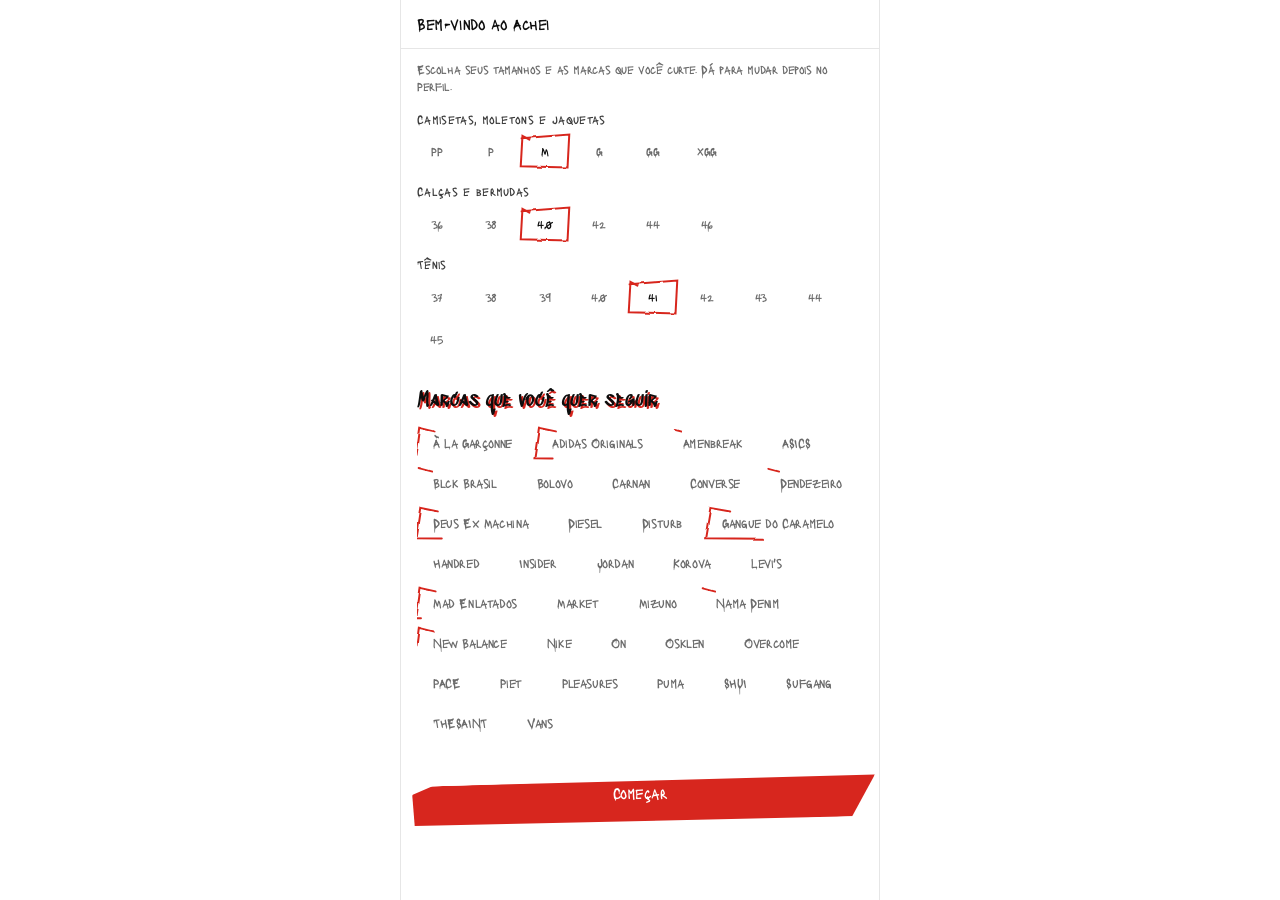
==== app/novo/index.html @ 9a9fec75 "Importados atualizados (Farfetch)" ====
<!doctype html>
<html lang="pt-BR">
<head>
<base href="../">  <!-- versão de teste do visual novo: usa os dados e arquivos do app principal -->
<meta charset="utf-8">
<meta name="viewport" content="width=device-width, initial-scale=1, viewport-fit=cover">
<meta name="apple-mobile-web-app-capable" content="yes">
<meta name="apple-mobile-web-app-status-bar-style" content="black-translucent">
<meta name="apple-mobile-web-app-title" content="Achei">
<meta name="theme-color" content="#0d0d0d">
<link rel="manifest" href="manifest.webmanifest?v=2">
<link rel="apple-touch-icon" href="novo/icone-180.png">
<link rel="icon" type="image/png" href="novo/icone-192.png">
<title>Achei</title>
<link rel="stylesheet" href="https://fonts.googleapis.com/css2?family=Sedgwick+Ave+Display&family=Lacquer&display=swap">
<style>
/* Carbon g100: coluna de celular, cabeçalho fixo, grade de 2 colunas, barra de abas inferior */
:root {
  color-scheme: dark;
  --bg: #161616; --layer: #262626; --layer2: #393939;
  --border: #393939; --border-strong: #6f6f6f;
  --fg: #f4f4f4; --fg2: #c6c6c6; --helper: #a8a8a8;
  --accent: #0f62fe; --accent-hover: #0353e9; --accent-fg: #ffffff; --chart: #78a9ff; --chart-fill: #0f62fe; --c-produto: #378ADD; --link: #78a9ff; --good: #42be65; --warn: #f1c21b; --bad: #fa4d56;
  --sale-bg: #a2191f; --sale-fg: #ffd7d9; --new-bg: #0043ce; --new-fg: #d0e2ff;
  --ok-bg: #044317; --ok-fg: #a7f0ba; --sug-bg: #491d8b; --sug-fg: #e8daff;
  --font: "IBM Plex Sans", "Helvetica Neue", Arial, sans-serif;
  --mono: "IBM Plex Mono", Menlo, "Courier New", monospace;
  --photo: #e8e6e1;   /* vitrine clara: fundo das fotos no tema escuro */
  --col: 480px; --nav-h: 56px;
}
/* tema claro (Carbon White) */
:root[data-tema="claro"] {
  color-scheme: light;
  --bg: #ffffff; --layer: #f4f4f4; --layer2: #e0e0e0;
  --border: #e0e0e0; --border-strong: #8d8d8d;
  --fg: #161616; --fg2: #525252; --helper: #6f6f6f;
  --accent: #161616; --accent-hover: #393939; --accent-fg: #ffffff; --chart: #161616; --chart-fill: #161616; --c-produto: #161616;
  --link: #161616; --good: #198038; --warn: #8e6a00; --bad: #da1e28;
  --sale-bg: #ffd7d9; --sale-fg: #a2191f; --new-bg: #161616; --new-fg: #ffffff;
  --ok-bg: #a7f0ba; --ok-fg: #044317; --sug-bg: #e8daff; --sug-fg: #491d8b;
  --photo: #f4f4f4;
}
:root[data-tema="claro"] .marca-app img { filter: none; mix-blend-mode: multiply; }
/* tema escuro: cada foto vira um quadro claro com cantos arredondados */
:root:not([data-tema="claro"]) .tile .ph { margin: 6px 6px 0; width: auto; border-radius: 6px; }
:root:not([data-tema="claro"]) .vitrine button, :root:not([data-tema="claro"]) .thumb, :root:not([data-tema="claro"]) .rec-pics button { border-radius: 6px; }
/* o branco das fotos se mistura ao fundo do quadro */
.ph img, .gallery img, .thumb img, .vitrine img, .rec-pics img { mix-blend-mode: multiply; }
* { box-sizing: border-box; }
html, body { margin: 0; background: var(--bg); color: var(--fg); }
body { font-family: var(--font); font-size: 14px; line-height: 1.43; letter-spacing: .16px; -webkit-font-smoothing: antialiased; -webkit-tap-highlight-color: transparent; }
body::before { content: ""; position: fixed; inset: 0 0 auto; height: env(safe-area-inset-top, 0px); z-index: 30; background: var(--bg); }
button, input, select { font: inherit; color: inherit; letter-spacing: inherit; }
button { cursor: pointer; }
a { color: inherit; }
img { max-width: 100%; display: block; }
[hidden] { display: none !important; }
:focus-visible { outline: 2px solid var(--fg); outline-offset: -2px; }
.mono { font-family: var(--mono); font-variant-numeric: tabular-nums; }

.app { max-width: var(--col); margin: 0 auto; min-height: 100vh; border-inline: 1px solid var(--border); padding-bottom: calc(var(--nav-h) + env(safe-area-inset-bottom, 0px) + 24px); }
.wrap { padding-left: max(16px, env(safe-area-inset-left, 0px)); padding-right: max(16px, env(safe-area-inset-right, 0px)); }

.hdr { position: sticky; top: env(safe-area-inset-top, 0px); z-index: 20; background: var(--bg); border-bottom: 1px solid var(--border); }
.hdr .wrap { display: flex; align-items: center; gap: 12px; min-height: 48px; padding-block: 8px; }
.hdr h1 { font-size: 20px; font-weight: 400; margin: 0; flex: 1; min-width: 0; white-space: nowrap; overflow: hidden; text-overflow: ellipsis; }
.hdr h1 b { font-weight: 600; }
.marca-app { display: inline-flex; align-items: center; gap: 8px; }
.marca-app img { width: 28px; height: 28px; filter: invert(1); mix-blend-mode: screen; }
.iconbtn { width: 40px; height: 40px; display: grid; place-items: center; background: none; border: 0; position: relative; flex: none; }
.iconbtn:hover { background: var(--layer); }
.iconbtn svg { width: 20px; height: 20px; fill: none; stroke: var(--fg); stroke-width: 1.5; }
.dot { position: absolute; top: 8px; right: 8px; width: 8px; height: 8px; border-radius: 50%; background: var(--bad); }

.intro { padding-block: 16px 12px; display: grid; gap: 2px; }
.intro p { margin: 0; color: var(--helper); font-size: 12px; letter-spacing: .32px; }

.chips { display: flex; gap: 8px; overflow-x: auto; padding-block: 4px 12px; scrollbar-width: none; }
.chips::-webkit-scrollbar { display: none; }
.chip { flex: none; height: 32px; padding: 0 16px; border: 1px solid var(--border-strong); background: transparent; border-radius: 16px; font-size: 13px; white-space: nowrap; }
.chip[aria-pressed="true"] { background: var(--fg); color: var(--bg); border-color: var(--fg); }
.ff { background: var(--layer); padding-block: 12px 0; margin-bottom: 12px; border-block: 1px solid var(--border); }
.ff-h { display: flex; align-items: baseline; justify-content: space-between; gap: 12px; padding-bottom: 8px; }
.ff-t { font-size: 13px; font-weight: 600; letter-spacing: .32px; text-transform: uppercase; }
.ff-h .t2 { font-size: 11px; color: var(--helper); }
.ordem { display: flex; align-items: center; justify-content: flex-end; gap: 8px; padding-bottom: 12px; }
.busca { display: grid; gap: 4px; padding-top: 8px; }
.busca .search { margin-block: 4px 0; }
.busca-acoes { display: flex; align-items: center; gap: 8px; flex-wrap: wrap; }
.busca-acoes .ordem { margin-left: auto; padding-bottom: 0; }
.filtros { display: grid; gap: 4px; background: var(--layer); padding: 12px; margin-top: 4px; }
.filtros .field select { background: var(--bg); }
.comparador { margin-block: 8px 4px; }
.comparador .rowbtn { padding-inline: 0; }
.ordem label { font-size: 12px; color: var(--helper); }
.ordem select { height: 32px; background: var(--layer); border: 0; border-bottom: 1px solid var(--border-strong); padding: 0 8px; font-size: 14px; max-width: 70%; }
.ff-chip { display: inline-flex; align-items: center; text-decoration: none; color: var(--fg); background: var(--bg); }
.acoes3 { display: grid; grid-template-columns: 1fr 1fr 1fr; gap: 1px; margin-top: 16px; }
.conv { display: grid; grid-template-columns: 1fr 1fr; gap: 8px; }
.conv .panel { gap: 2px; padding: 12px; }
.barra { display: flex; height: 14px; overflow: hidden; border-radius: 4px; }
.barra i { display: block; height: 100%; }
.nota { display: grid; margin-top: 10px; font-size: 13px; }
.nota > div { display: grid; grid-template-columns: 1fr auto 44px; gap: 8px; padding-block: 7px; border-bottom: 1px solid var(--border); align-items: center; }
.nota > div > span:first-child { display: flex; align-items: center; gap: 8px; }
.nota i { width: 10px; height: 10px; border-radius: 2px; flex: none; }
.nota .pct { color: var(--helper); text-align: right; font-size: 12px; }
.nota .tot { font-weight: 600; border-bottom: 1px solid var(--border-strong); }
.nota .imp { color: var(--fg); background: var(--layer); padding-inline: 8px; border-bottom: 0; }
.acoes3 .btn { height: 52px; padding: 0 10px; justify-content: center; font-size: 13px; text-align: center; }

.grid { display: grid; grid-template-columns: 1fr 1fr; gap: 1px; background: var(--border); border-block: 1px solid var(--border); }
.tile { background: var(--bg); border: 0; padding: 0; text-align: left; display: flex; flex-direction: column; min-width: 0; }
.tile:hover { background: var(--layer); }
.tilewrap { position: relative; display: flex; min-width: 0; background: var(--bg); }
.tilewrap > .tile { flex: 1; }
.heart { position: absolute; top: 6px; right: 6px; z-index: 2; width: 36px; height: 36px; border-radius: 50%; border: 0; background: rgba(22, 22, 22, .55); color: #fff; font-size: 19px; line-height: 1; display: grid; place-items: center; }
.heart.on { background: var(--bad); }
.naocurti { position: absolute; top: 48px; right: 6px; z-index: 2; width: 36px; height: 36px; border-radius: 50%; border: 0; background: rgba(22, 22, 22, .55); color: #fff; font-size: 15px; line-height: 1; display: grid; place-items: center; }
.toast:has(.toast-btn) { display: flex; align-items: center; justify-content: space-between; gap: 12px; }
.toast-btn { background: none; border: 0; color: inherit; font-weight: 600; text-decoration: underline; padding: 4px 0; flex: none; }
.ph { aspect-ratio: 4 / 5; width: 100%; max-width: 100%; position: relative; background: var(--photo); overflow: hidden; }
.ph img { width: 100%; height: 100%; object-fit: cover; }
.ph .tags { position: absolute; left: 8px; top: 8px; display: flex; flex-wrap: wrap; gap: 4px; }
.tile .body { padding: 10px 12px 16px; display: grid; gap: 2px; min-width: 0; }
.brand { font-size: 11px; letter-spacing: .32px; color: var(--helper); text-transform: uppercase; }
.pname { font-size: 13px; display: -webkit-box; -webkit-line-clamp: 2; -webkit-box-orient: vertical; overflow: hidden; min-height: 2.8em; }
.prices { display: flex; align-items: baseline; gap: 6px; flex-wrap: wrap; margin-top: 4px; }
.was { font-size: 11px; color: var(--helper); text-decoration: line-through; }
.now { font-size: 15px; font-weight: 500; }
.off { font-size: 11px; color: var(--good); }
.scoreline { display: flex; align-items: center; gap: 8px; margin-top: 6px; }
.meter { flex: 1; height: 4px; background: var(--layer2); position: relative; }
.meter i { position: absolute; inset: 0 auto 0 0; background: var(--fg2); }
.meter.hi i { background: var(--good); }
.score { font-size: 11px; }

.tag { display: inline-flex; align-items: center; height: 20px; padding: 0 8px; border-radius: 10px; font-size: 11px; font-weight: 500; letter-spacing: .32px; white-space: nowrap; }
.t-sale { background: var(--sale-bg); color: var(--sale-fg); }
.t-new { background: var(--new-bg); color: var(--new-fg); }
.t-ok { background: var(--ok-bg); color: var(--ok-fg); }
.t-sug { background: var(--sug-bg); color: var(--sug-fg); }
.t-gray { background: var(--layer2); color: var(--fg2); }
.t-intl { background: var(--sug-bg); color: var(--sug-fg); }
.justo { margin-bottom: 16px; }
.justo-scale { position: relative; display: grid; grid-template-columns: 1fr 1fr 1fr; gap: 2px; height: 6px; }
.justo-scale span:nth-child(1) { background: var(--good); }
.justo-scale span:nth-child(2) { background: var(--layer2); }
.justo-scale span:nth-child(3) { background: var(--bad); }
.justo-scale i { position: absolute; top: -5px; width: 4px; height: 16px; background: var(--fg); transform: translateX(-50%); }
.justo-legend { display: grid; grid-template-columns: 1fr 1fr 1fr; font-size: 11px; color: var(--helper); }
.justo-legend span:nth-child(2) { text-align: center; }
.justo-legend span:nth-child(3) { text-align: right; }
.breakdown { display: grid; gap: 6px; font-size: 13px; }
.breakdown div { display: flex; justify-content: space-between; gap: 12px; }
.breakdown .mono { white-space: nowrap; }
.breakdown .tot { border-top: 1px solid var(--border-strong); padding-top: 8px; font-weight: 600; }

.more { display: flex; justify-content: center; padding-block: 16px; }
.note { padding-block: 16px; color: var(--helper); font-size: 12px; display: grid; gap: 4px; }

.section-h { font-size: 14px; font-weight: 600; margin: 0; padding-block: 24px 8px; }
.section-sub { color: var(--helper); font-size: 12px; margin: -4px 0 8px; }
.list { border-top: 1px solid var(--border); }
.row { display: flex; gap: 12px; align-items: center; padding-block: 12px; border-bottom: 1px solid var(--border); min-width: 0; }
.row .grow { flex: 1; min-width: 0; display: grid; gap: 2px; }
.row .t1 { font-size: 14px; }
.row .t2 { font-size: 12px; color: var(--helper); }
.thumb { width: 64px; height: 80px; flex: none; background: var(--photo); border: 0; padding: 0; overflow: hidden; }
.thumb img { width: 100%; height: 100%; object-fit: cover; }
.logo { flex: none; width: 44px; height: 44px; border-radius: 50%; background: #fff; display: grid; place-items: center; overflow: hidden; box-shadow: inset 0 0 0 1px rgba(0,0,0,.08); }
.logo img { width: 64%; height: 64%; object-fit: contain; }
.logo.escuro { background: #161616; }
.logo.txt { background: var(--fg); color: var(--bg); font-weight: 600; font-size: 11px; letter-spacing: .5px; text-transform: uppercase; text-align: center; line-height: 1.1; padding: 4px; }
.logo.md { width: 52px; height: 52px; }
.logo.lg { width: 64px; height: 64px; }
.logo.lg.txt { font-size: 12px; }
.marcas-grid { display: grid; grid-template-columns: repeat(3, 1fr); gap: 8px; margin-top: 8px; }
.mg-card { position: relative; background: var(--layer); border-radius: 10px; }
.mg-abre { width: 100%; display: grid; justify-items: center; gap: 6px; padding: 14px 6px 12px; background: none; border: 0; color: var(--fg); text-align: center; }
.mg-nome { font-size: 13px; font-weight: 600; line-height: 1.2; }
.mg-sub { font-size: 11px; color: var(--helper); }
.mg-seguindo { position: absolute; top: 6px; right: 6px; width: 24px; height: 24px; border-radius: 50%; border: 0; background: var(--good); color: #fff; font-size: 12px; line-height: 1; }
.avatar { width: 40px; height: 40px; flex: none; background: var(--layer2); display: grid; place-items: center; font-family: var(--mono); font-size: 13px; }
.rowbtn { width: 100%; background: none; border: 0; border-bottom: 1px solid var(--border); text-align: left; }
.rowbtn:hover { background: var(--layer); }

.btn { height: 40px; padding: 0 16px; border: 0; background: var(--accent); color: var(--accent-fg); font-size: 14px; display: inline-flex; align-items: center; justify-content: space-between; gap: 24px; text-decoration: none; }
.btn:hover { background: var(--accent-hover); }
.btn.ghost { background: transparent; color: var(--link); padding: 0 8px; }
.btn.ghost:hover { background: var(--layer); }
.btn.tertiary { background: transparent; color: var(--fg); box-shadow: inset 0 0 0 1px var(--fg); }
.btn.tertiary:hover { background: var(--fg); color: var(--bg); }
.btn.sm { height: 32px; font-size: 13px; }

.search { display: flex; align-items: center; gap: 8px; height: 48px; background: var(--layer); border-bottom: 1px solid var(--border-strong); padding: 0 12px; margin-block: 16px 12px; }
.search svg { width: 18px; height: 18px; stroke: var(--helper); fill: none; stroke-width: 1.5; flex: none; }
.search input { flex: 1; min-width: 0; height: 100%; background: none; border: 0; outline: 0; font-size: 16px; }
.search input::placeholder { color: #6f6f6f; }
.field { display: grid; gap: 8px; padding-block: 8px; min-width: 0; }
.field label, .lbl { font-size: 12px; color: var(--fg2); letter-spacing: .32px; }
.field select, .field input[type="number"] { height: 40px; background: var(--layer); border: 0; border-bottom: 1px solid var(--border-strong); padding: 0 12px; font-size: 16px; min-width: 0; width: 100%; }
.field-row { display: grid; grid-template-columns: 1fr 1fr; gap: 12px; }
input[type="range"] { width: 100%; accent-color: var(--accent); }
.range-val { display: flex; justify-content: space-between; align-items: baseline; gap: 12px; }

.toggle { display: flex; align-items: center; justify-content: space-between; gap: 16px; padding-block: 12px; border-bottom: 1px solid var(--border); }
.toggle .grow { display: grid; gap: 2px; min-width: 0; }
.toggle small { color: var(--helper); font-size: 12px; }
.switch { width: 48px; height: 24px; border-radius: 12px; background: #8d8d8d; border: 0; position: relative; flex: none; transition: background .15s; }
.switch::after { content: ""; position: absolute; top: 3px; left: 3px; width: 18px; height: 18px; border-radius: 50%; background: #fff; transition: transform .15s; }
.switch[aria-checked="true"] { background: #24a148; }
.switch[aria-checked="true"]::after { transform: translateX(24px); }

.nav { position: fixed; bottom: 0; left: 0; right: 0; z-index: 25; max-width: var(--col); margin: 0 auto; background: var(--layer); border-top: 1px solid var(--border); border-inline: 1px solid var(--border); padding-bottom: env(safe-area-inset-bottom, 0px); padding-left: env(safe-area-inset-left, 0px); padding-right: env(safe-area-inset-right, 0px); display: grid; grid-template-columns: repeat(5, 1fr); }
.nav .navdot { position: absolute; top: 8px; left: calc(50% + 8px); width: 8px; height: 8px; border-radius: 50%; background: var(--bad); }
.rec { padding-block: 16px; border-bottom: 1px solid var(--border); display: grid; gap: 10px; }
.top-linha { display: flex; align-items: stretch; border-bottom: 1px solid var(--border); }
.top-linha > .row { flex: 1; min-width: 0; border-bottom: 0 !important; }
.top-fora { flex: none; width: 56px; display: grid; place-content: center; gap: 2px; background: none; border: 0; border-left: 1px solid var(--border); color: var(--helper); font-size: 18px; }
.top-fora span { font-size: 9px; }
.pixline { display: block; font-size: 11px; color: var(--good); margin-top: 2px; }
.pagto { display: grid; gap: 6px; margin: -4px 0 16px; font-size: 13px; color: var(--fg2); }
.mini-look { display: grid; grid-template-columns: 140px 1fr; gap: 12px; align-items: start; }
.mini-fig .boneco { zoom: .54; width: 260px; margin: 0; }
.mini-lista { display: grid; gap: 6px; min-width: 0; }
.mini-item { display: grid; gap: 1px; text-align: left; background: var(--layer); border: 0; padding: 6px 8px; min-width: 0; }
.mini-nome { font-size: 12px; white-space: nowrap; overflow: hidden; text-overflow: ellipsis; }
.boneco { width: min(260px, 72vw); margin: 8px auto 12px; padding: 12px 8px; background: var(--photo); border-radius: 8px; display: grid; justify-items: center; gap: 0; }
.boneco img { display: block; object-fit: contain; mix-blend-mode: multiply; }
.b-cabeca { height: 64px; width: 40%; display: grid; place-items: center; margin-bottom: -6px; position: relative; z-index: 2; }
.b-cabeca img { width: 100%; height: 100%; }
.b-rosto { width: 40px; height: 48px; border-radius: 50% 50% 46% 46%; background: #c9c4bb; display: block; }
.b-tronco { position: relative; width: 100%; height: 190px; z-index: 1; }
.b-tronco .b-fora { width: 100%; height: 100%; }
.b-tronco .b-dentro { position: absolute; width: 34%; height: 40%; right: -14%; bottom: -4%; border-radius: 6px; background: var(--photo); box-shadow: 0 0 0 2px var(--photo), 0 2px 8px rgba(0,0,0,.15); mix-blend-mode: normal; padding: 4px; }
.boneco img.recortada { mix-blend-mode: normal; }
.b-pernas { width: 70%; height: 200px; margin-top: -10px; }
.b-pernas img { width: 100%; height: 100%; }
.b-pes { width: 62%; height: 70px; margin-top: -4px; }
.b-pes img { width: 100%; height: 100%; }
.b-vazio { display: grid; place-items: center; height: 100%; font-size: 11px; color: #8d8d8d; font-style: normal; border: 1px dashed #c6c6c6; border-radius: 6px; }
.look-ops button[aria-pressed="true"] { outline: 2px solid var(--fg); outline-offset: -2px; }
.look-ops .look-sem { display: grid; place-items: center; min-width: 90px; background: var(--layer); border: 0; color: var(--helper); font-size: 12px; padding: 8px; }
.rec-top { display: flex; align-items: flex-start; gap: 12px; }
.rec-top .grow { flex: 1; min-width: 0; display: grid; gap: 2px; }
.rec-name { font-size: 16px; font-weight: 600; }
.rec-why { font-size: 13px; color: var(--fg2); }
.rec-pics { display: grid; grid-template-columns: repeat(3, 1fr); gap: 4px; }
.rec-pics button { border: 0; padding: 0; background: var(--photo); aspect-ratio: 4 / 5; overflow: hidden; }
.rec-pics img { width: 100%; height: 100%; object-fit: cover; }
.rec-links { display: flex; flex-wrap: wrap; gap: 4px 16px; font-size: 13px; }
.vitrine { display: flex; gap: 4px; overflow-x: auto; scroll-snap-type: x mandatory; scrollbar-width: none; margin-inline: calc(-1 * max(16px, env(safe-area-inset-left, 0px))); padding-inline: max(16px, env(safe-area-inset-left, 0px)); }
.vitrine::-webkit-scrollbar { display: none; }
.vitrine button { flex: none; width: 38%; border: 0; padding: 0; background: var(--photo); aspect-ratio: 4 / 5; position: relative; overflow: hidden; scroll-snap-align: start; }
.vitrine img { width: 100%; height: 100%; object-fit: cover; }
.vitrine .mono { position: absolute; left: 6px; bottom: 6px; background: rgba(22,22,22,.75); color: #fff; font-size: 11px; padding: 2px 6px; }
.rec-links a, .rec-links button { color: var(--link); background: none; border: 0; padding: 0; font-size: 13px; text-decoration: none; }
.nav button { height: var(--nav-h); background: none; border: 0; display: grid; place-items: center; gap: 2px; padding-top: 6px; font-size: 11px; color: var(--helper); letter-spacing: .32px; position: relative; }
.nav svg { width: 20px; height: 20px; fill: none; stroke: currentColor; stroke-width: 1.5; }
.nav button[aria-current="page"] { color: var(--fg); }
.nav button[aria-current="page"]::before { content: ""; position: absolute; top: -1px; left: 20%; right: 20%; height: 2px; background: var(--accent); }

.sheet { position: fixed; inset: 0; z-index: 40; max-width: var(--col); margin: 0 auto; background: var(--bg); overflow-y: auto; -webkit-overflow-scrolling: touch; border-inline: 1px solid var(--border); padding-top: env(safe-area-inset-top, 0px); padding-bottom: calc(env(safe-area-inset-bottom, 0px) + 32px); }
.sheet .hdr { top: 0; }
.gallery { display: flex; overflow-x: auto; scroll-snap-type: x mandatory; background: var(--photo); scrollbar-width: none; }
.gallery::-webkit-scrollbar { display: none; }
.gallery img { flex: none; width: 100%; aspect-ratio: 4 / 5; object-fit: cover; scroll-snap-align: start; }
.gallery-count { color: var(--helper); font-size: 11px; padding-top: 6px; }
.detail-head { padding-block: 12px 16px; display: grid; gap: 4px; }
.detail-head h2 { font-size: 22px; font-weight: 400; margin: 0; line-height: 1.27; text-wrap: balance; }
.bigprice { display: flex; align-items: baseline; gap: 12px; flex-wrap: wrap; margin-top: 8px; }
.bigprice .now { font-size: 28px; font-weight: 400; }
.sizes { display: flex; flex-wrap: wrap; gap: 6px; }
.size { min-width: 40px; height: 32px; padding: 0 8px; display: inline-grid; place-items: center; border: 1px solid var(--border-strong); font-family: var(--mono); font-size: 12px; }
.size.off { color: #6f6f6f; border-color: var(--border); text-decoration: line-through; }
.size.mine { border-color: var(--good); color: var(--good); }
.panel { background: var(--layer); padding: 16px; display: grid; gap: 12px; }
.bar-row { display: grid; grid-template-columns: 1fr auto; gap: 4px 12px; font-size: 13px; }
.bar-row .meter { grid-column: 1 / -1; }
.chart { width: 100%; height: auto; display: block; }
.chart text { fill: var(--helper); font-family: var(--mono); font-size: 10px; }
.notice { border-left: 3px solid var(--warn); background: var(--layer); padding: 12px 16px; font-size: 13px; display: grid; gap: 4px; }
.actions { display: grid; grid-template-columns: 1fr 1fr; gap: 1px; margin-top: 16px; }
.actions .btn { height: 56px; align-items: flex-start; padding-top: 12px; }

.toast { position: fixed; z-index: 60; left: 16px; right: 16px; margin: 0 auto; max-width: calc(var(--col) - 32px); bottom: calc(var(--nav-h) + env(safe-area-inset-bottom, 0px) + 12px); background: var(--fg); color: var(--bg); padding: 12px 16px; font-size: 13px; border-left: 3px solid var(--good); }
.loading { padding: 48px 16px; color: var(--helper); text-align: center; }

@media (max-width: 500px) { .app, .nav, .sheet { border-inline: 0; } }
/* selo "Powered by Netlify" (plano grátis) ficava por cima das abas Salvos e Perfil */
#nl-badge-frame { display: none !important; }
@media (prefers-reduced-motion: reduce) { * { transition: none !important; } }
</style>
<style id="redesign">
/* ===== Achei · visual novo (bloco 1: cores, fontes, ícones, navegação) — ver redesign/GUIA-REDESIGN-ACHEI.md ===== */
:root {
  color-scheme: dark;
  --bg: #0d0d0d; --layer: #1c1c1c; --layer2: #3a3a3a;
  --border: #1c1c1c; --border-strong: #3a3a3a;
  --fg: #f2f2f2; --fg2: #bdbdbd; --helper: #8a8a8a;
  --accent: #D7261E; --accent-hover: #b51f18; --accent-fg: #ffffff; --link: #f2f2f2;
  --good: #f2f2f2; --warn: #bdbdbd; --bad: #D7261E;
  --sale-bg: #D7261E; --sale-fg: #ffffff; --new-bg: #f2f2f2; --new-fg: #0d0d0d;
  --ok-bg: #1c1c1c; --ok-fg: #f2f2f2; --sug-bg: #1c1c1c; --sug-fg: #f2f2f2;
  --chart: #f2f2f2; --chart-fill: #D7261E; --c-produto: #f2f2f2;
  --photo: #d9d9d6; --spray: #D7261E;
  --font: "Lacquer", "Marker Felt", cursive; --mono: "Lacquer", "Marker Felt", cursive;
  --font-tag: "Sedgwick Ave Display", cursive;
}
:root[data-tema="claro"] {
  color-scheme: light;
  --bg: #ffffff; --layer: #f2f2f2; --layer2: #e6e6e6; --border: #e6e6e6; --border-strong: #bdbdbd;
  --fg: #0d0d0d; --fg2: #3a3a3a; --helper: #6b6b6b; --link: #0d0d0d;
  --accent: #D7261E; --accent-hover: #b51f18; --accent-fg: #ffffff;
  --good: #0d0d0d; --warn: #3a3a3a; --bad: #D7261E;
  --sale-bg: #D7261E; --sale-fg: #ffffff; --new-bg: #0d0d0d; --new-fg: #ffffff;
  --ok-bg: #f2f2f2; --ok-fg: #0d0d0d; --sug-bg: #f2f2f2; --sug-fg: #0d0d0d;
  --chart: #0d0d0d; --chart-fill: #D7261E; --c-produto: #0d0d0d; --photo: #ececea;
}
body { font-family: var(--font); font-size: 13px; letter-spacing: -0.03em; line-height: 1.4; }
button, input, select { letter-spacing: -0.03em; }
.mono { font-variant-numeric: normal; letter-spacing: 0; }
/* fotos sempre no fundo "vitrine" (roupa preta aparece no escuro) */
.tile .ph, .gallery, .thumb, .vitrine button, .rec-pics button, .boneco { background: var(--photo) !important; }
/* títulos em tag de muro: texto + sombra vermelha deslocada */
.tagtitulo { font-family: var(--font-tag); font-weight: 400; letter-spacing: 0; position: relative; display: inline-block; white-space: nowrap; transform: rotate(-5deg); margin: 4px 0 6px 4px; font-size: 26px; line-height: 1.1; }
.tagtitulo::before { content: attr(data-t); position: absolute; left: 3px; top: 3px; color: var(--spray); }
.tagtitulo > span { position: relative; }
.hdr h1 { overflow: visible; }
.section-h { font-family: var(--font-tag); font-weight: 400; letter-spacing: 0; font-size: 20px; text-shadow: 2px 2px 0 var(--spray); }
/* tudo de um destaque só: vermelho */
.meter.hi i, .meter i { background: var(--spray); }
.tag { border-radius: 0; }
.t-ok, .t-gray, .t-intl, .t-sug { background: transparent; color: var(--fg2); box-shadow: inset 0 0 0 1px var(--layer2); }
.pixline { color: var(--fg2); }
/* ícones rabiscados */
.iconbtn svg.ic, .nav svg.ic { width: auto; height: auto; stroke: none; }
.iconbtn { color: var(--fg); }
.heart { border-radius: 0 !important; background: transparent !important; color: #0d0d0d; }
.heart.on { background: transparent !important; }
.naocurti { border-radius: 0 !important; background: transparent !important; color: #0d0d0d; }
/* barra de navegação: ícone + nome, ativa com quadrado torto vermelho */
.nav { background: var(--bg); border-top: 1px solid var(--border); }
.nav button { color: var(--helper); font-size: 11px; }
.nav button .ic { opacity: .45; }
.nav button[aria-current="page"] { color: var(--fg); }
.nav button[aria-current="page"] .ic { opacity: 1; }
.nav button[aria-current="page"]::before { display: none; }
.nav .marca-ativa { position: absolute; inset: 6px 8px 4px; pointer-events: none; }
.nav .marca-ativa svg { width: 100%; height: 100%; overflow: visible; }
.nav .navdot { border-radius: 0; background: var(--spray); }
/* sem círculos: logos das marcas num quadrado torto */
.logo { border-radius: 0 !important; box-shadow: none !important; outline: 2px solid var(--fg); outline-offset: 0; transform: rotate(-2deg); }
.logo.txt { font-family: var(--font-tag); font-weight: 400; text-transform: none; font-size: 12px; }
.mg-card { border-radius: 0; }
.mg-seguindo { width: auto; height: auto; border-radius: 0; background: none; color: var(--spray); font-size: 11px; padding: 2px 4px; top: 4px; right: 4px; }
.top-linha .top-fora { color: var(--fg2); }
/* reduzir movimento: nada anima */
@media (prefers-reduced-motion: reduce) { *, *::before, *::after { animation: none !important; transition: none !important; } }

/* ===== bloco 2: botões, chips, interruptores, card e página do produto ===== */
/* botão principal: pincelada vermelha atrás do texto */
.btn { position: relative; isolation: isolate; background: none !important; color: #fff; border-radius: 0; box-shadow: none; font-family: var(--font); font-size: 15px; justify-content: center; }
.btn::before { content: ""; position: absolute; left: -6px; right: -6px; top: 14%; bottom: 6%; z-index: -1; background: var(--spray); transform: skewX(-14deg) rotate(-2deg); clip-path: polygon(0 18%, 4% 0, 100% 8%, 97% 100%, 2% 88%); }
.btn:active::before { animation: pincelar .4s ease-out; transform-origin: left; }
@keyframes pincelar { from { transform: skewX(-14deg) rotate(-2deg) scaleX(0); } to { transform: skewX(-14deg) rotate(-2deg) scaleX(1); } }
/* secundário: contorno torto branco (vira vermelho ao tocar / ativo) */
.btn.tertiary, .btn.ghost { color: var(--fg); }
.btn.tertiary::before, .btn.ghost::before { display: none; }
.btn.tertiary { box-shadow: none !important; }
.btn.tertiary:hover { background: none; color: var(--fg); }
.btn.ghost.sm, .btn.ghost { padding-inline: 4px; }
i.contorno { position: absolute; inset: 0; pointer-events: none; font-style: normal; }
i.contorno svg { width: 100%; height: 100%; overflow: visible; display: block; }
.btn.tertiary i.contorno path { stroke: var(--fg); transition: stroke .15s; }
.btn.tertiary:active i.contorno path, .btn.tertiary[aria-pressed="true"] i.contorno path { stroke: var(--spray); }
.btn.tertiary > *:not(i.contorno), .btn > span { position: relative; }
/* chips e tamanhos: só texto; o selecionado ganha o quadrado torto vermelho que se desenha */
.chip, .size { position: relative; background: none !important; border: 0 !important; border-radius: 0 !important; box-shadow: none !important; color: var(--helper); font-family: var(--font); }
.chip[aria-pressed="true"], .size.mine { color: var(--fg); }
.chip i.contorno, .size i.contorno { inset: -3px -6px; }
.chip i.contorno path, .size i.contorno path { stroke-dasharray: 260; stroke-dashoffset: 260; transition: stroke-dashoffset .4s ease-out; }
.chip[aria-pressed="true"] i.contorno path, .size.mine i.contorno path { stroke-dashoffset: 0; }
.size.off { color: var(--layer2); text-decoration: line-through; }
.sizes { gap: 10px 14px; }
/* interruptor: trilho torto + caixinha que desliza */
.switch { background: none !important; border: 0; padding: 0; width: 44px; height: 24px; box-shadow: none !important; flex: none; }
.switch::before, .switch::after { display: none !important; }
.switch svg { overflow: visible; display: block; }
.switch .trilho { stroke: var(--fg); transition: stroke .2s; }
.switch[aria-checked="true"] .trilho { stroke: var(--spray); }
.switch .caixa { fill: var(--fg); transition: transform .25s cubic-bezier(.3,1.5,.5,1); }
.switch[aria-checked="true"] .caixa { transform: translateX(18px); }
/* campos e painéis: retos, sem cantos redondos */
input, select, .panel, .notice, .field input, .search { border-radius: 0 !important; }
/* ---------- card de produto: foto inteira + faixa preta inclinada por cima ---------- */
.grid { gap: 8px; padding: 8px; background: transparent; }
.tilewrap { background: transparent; }
.tile { position: relative; background: transparent; border: 0; padding: 0; display: block; }
.tile .ph { aspect-ratio: 3 / 4.4; margin: 0 !important; border-radius: 0 !important; width: 100% !important; }
.tile .ph img { object-fit: contain; }
.tile .body { position: absolute; left: 6px; right: 6px; bottom: 6px; z-index: 1; background: #0d0d0d; color: #f2f2f2; padding: 5px 7px; transform: rotate(-1.5deg); display: grid; gap: 1px; }
.tile .body .brand { font-size: 10px; color: #8a8a8a; }
.tile .body .pname { font-size: 11px; color: #f2f2f2; -webkit-line-clamp: 1; line-clamp: 1; }
.tile .body .prices { gap: 6px; align-items: baseline; }
.tile .body .now { font-size: 17px; color: #f2f2f2; letter-spacing: 0; }
.tile .body .was { font-size: 11px; color: #8a8a8a; }
.tile .body .pixline, .tile .body .scoreline, .tile .body .t2 { display: none !important; }
/* etiqueta vermelha só para desconto ou queda (com os dois, só o desconto) */
.tile .tags { top: 6px; left: -4px; }
.tile .tags .tag { display: none; }
.tile .tags .t-sale, .tile .tags .t-baixou { display: inline-block; background: var(--spray); color: #fff; font-size: 12px; padding: 1px 6px; transform: rotate(-4deg); border-radius: 0; }
.tile .tags:has(.t-sale) .t-baixou { display: none; }
.heart { top: 6px; right: 6px; width: 34px; height: 34px; color: #0d0d0d; }
.naocurti { top: 44px; color: #0d0d0d; }
/* ---------- página do produto ---------- */
.resumo { display: flex; flex-wrap: wrap; gap: 8px 12px; margin: 12px 0 10px; }
.selo { position: relative; padding: 4px 10px; font-size: 13px; color: var(--fg); }
.selo b { color: var(--spray); font-weight: 400; }
.selo i.contorno path { stroke: var(--fg); }
.sanfona { border-top: 1px solid var(--border-strong); padding: 10px 0; }
.sanfona > button { width: 100%; display: flex; justify-content: space-between; align-items: center; background: none; border: 0; color: var(--fg); font: inherit; font-size: 15px; padding: 2px 0; }
.sanfona .mais { font-size: 20px; transition: transform .2s; color: var(--spray); }
.sanfona.aberta .mais { transform: rotate(45deg); }
.sanfona .conteudo { display: none; margin-top: 8px; }
.sanfona.aberta .conteudo { display: block; }
.sanfona .conteudo > h3.section-h:first-child, .sanfona .conteudo > .panel > .range-val > strong:first-child { display: none; }
.barra-fixa { position: sticky; bottom: 0; z-index: 5; background: var(--bg); border-top: 1px solid var(--border-strong); padding: 10px 14px calc(14px + env(safe-area-inset-bottom, 0px)); display: flex; align-items: center; gap: 14px; }
.barra-fixa .btn { flex: 1; height: 44px; }
.barra-ic { background: none; border: 0; color: var(--fg); display: grid; justify-items: center; gap: 2px; font: inherit; font-size: 10px; padding: 0; }
.barra-ic.ativo { color: var(--spray); }
.bigprice .now { font-size: 30px; letter-spacing: 0; }
.bigprice .off { background: var(--spray); color: #fff; padding: 1px 6px; transform: rotate(-4deg); display: inline-block; }
/* sem círculos */
.toast, .notice, .panel, .row, .thumb, .vitrine button, .gallery img { border-radius: 0 !important; }
/* tremida ao toque */
.tremer { animation: tremer .5s ease-out; }
@keyframes tremer { 20% { transform: rotate(-9deg) scale(1.15); } 45% { transform: rotate(7deg) scale(1.08); } 70% { transform: rotate(-4deg); } }

/* ===== bloco 3: logo, carregamento, telas vazias, abertura ===== */
.logo-tag { font-size: 28px; margin: 6px 0 4px 6px; }
/* carregamento: frase empilhada (1ª menor, 2ª maior e deslocada), inclinada e "fervendo" + ícone da aba se desenhando */
.carregando { min-height: 70vh; display: grid; place-content: center; justify-items: center; gap: 28px; }
.carregando .frase { display: grid; transform: rotate(-6deg); font-family: var(--font-tag); white-space: nowrap; text-shadow: 3px 3px 0 var(--spray); color: var(--fg); }
.carregando .l1 { font-size: 26px; }
.carregando .l2 { font-size: 44px; margin-left: 34px; line-height: 1; }
.carregando .l2.so { margin-left: 0; }
.carregando .desenhar { color: var(--fg); }
.desenhar path { stroke-dasharray: 120; animation: desenhar 1.8s ease-in-out infinite; }
@keyframes desenhar { 0% { stroke-dashoffset: 120; } 55%, 85% { stroke-dashoffset: 0; opacity: 1; } 100% { stroke-dashoffset: 0; opacity: 0; } }
/* telas vazias */
.vazio { display: grid; justify-items: center; text-align: center; gap: 10px; padding: 36px 24px; color: var(--fg); }
.vazio .tagtitulo { font-size: 26px; }
.vazio p { margin: 0; color: var(--fg2); font-size: 13px; max-width: 280px; }
.vazio .btn { margin-top: 6px; }
/* abertura: fundo branco, ~2 s */
#abertura { position: fixed; inset: 0; z-index: 100; background: #f2f2f2; display: grid; place-items: center; transition: opacity .3s; }
#abertura.saindo { opacity: 0; }
#abertura > * { grid-area: 1 / 1; }
#abertura .etq path { stroke-dasharray: 80; stroke-dashoffset: 80; animation: etq-desenha .6s ease-out forwards, some .2s .6s forwards; }
@keyframes etq-desenha { to { stroke-dashoffset: 0; } }
@keyframes some { to { opacity: 0; } }
#abertura .nome { color: #0d0d0d; opacity: 0; animation: quique .5s .65s cubic-bezier(.3,1.6,.5,1) forwards; }
#abertura .nome .tagtitulo { font-size: 64px; transform: rotate(-10deg) skewX(-8deg); letter-spacing: -2px; }
#abertura .nome .tagtitulo::before { left: 5px; top: 5px; }
@keyframes quique { 0% { opacity: 0; transform: scale(.3); } 100% { opacity: 1; transform: scale(1); } }
#abertura .marcas { width: min(320px, 84vw); height: auto; pointer-events: none; }
#abertura .marcas path { opacity: 0; animation: aparece .15s forwards; }
@keyframes aparece { to { opacity: 1; } }

/* animações de toque */
.btn.toque::before { animation: pincelar .4s ease-out; transform-origin: left; }
.desenhando i.contorno path, .marca-ativa.desenhando path { stroke-dasharray: 260; animation: tracar .45s ease-out both; }
@keyframes tracar { from { stroke-dashoffset: 260; } to { stroke-dashoffset: 0; } }
.chip:not([aria-pressed="true"]).desenhando i.contorno path, .size:not(.mine).desenhando i.contorno path { animation: none; }
.heart .ic, .barra-ic .ic, .iconbtn .ic, .nav .ic { transform-origin: center; }
.tremer { animation: tremer .5s ease-out !important; }
</style>
</head>
<body>
<div class="app" id="app"><p class="loading">Carregando catálogo…</p></div>
<nav class="nav" id="nav" aria-label="Navegação principal"></nav>
<div id="sheet" class="sheet" hidden></div>
<div id="toast" class="toast" role="status" hidden></div>

<script src="novo/icones.js"></script>
<script src="core.js?v=1795796498"></script>
<script>
/* ---------- Ícones ---------- */
const ICON = {
  ofertas: icone('ofertas', 22), buscar: icone('buscar', 18), farfetch: icone('importados', 22), novas: icone('marcas', 22),
  marcas: icone('marcas', 22), salvos: icone('salvos', 22), perfil: icone('perfil', 22),
  bell: icone('alertas', 20), back: icone('voltar', 20), close: icone('fechar', 18),
};

/* ---------- Utilidades ---------- */
const esc = s => String(s ?? '').replace(/[&<>"']/g, c => ({ '&': '&amp;', '<': '&lt;', '>': '&gt;', '"': '&quot;', "'": '&#39;' }[c]));
const brl = v => 'R$ ' + v.toLocaleString('pt-BR', { minimumFractionDigits: v % 1 ? 2 : 0, maximumFractionDigits: 2 });
const img = (src, w = 600) => !src ? ''
  : src.includes('vteximg') ? src.replace(/\/ids\/(\d+)(-\d+-\d+)?\//, `/ids/$1-${w}-${Math.round(w * 1.25)}/`)
  // Nuvemshop: o endereço salvo é a miniatura de 50px; tamanhos que existem: 240, 320, 480, 640
  : src.includes('mitiendanube') ? src.replace(/-\d+-0\.(webp|jpg|png)/, `-${w > 480 ? 640 : 480}-0.$1`)
  : src.includes('farfetch-contents') ? src.replace(/_\d+\.jpg$/, w > 480 ? '_1000.jpg' : '_480.jpg')
  : src +(src.includes('?') ? '&' : '?') + 'width=' + w;
// atalhos para a sale de cada marca que você segue, aberta aqui mesmo com os dados do Achei
function saleBloco() {
  const marcas = S.follow.filter(n => DATA.produtos.some(p => p.marca === n));
  const itens = marcas.map(n => ({ n, q: DATA.produtos.filter(p => p.marca === n && !escondida(p)).map(evaluate).filter(e => e.ok && e.off > 0).length }))
    .sort((a, b) => b.q - a.q);
  if (!itens.length) return '';
  return `<div class="wrap ff">
    <div class="ff-h"><span class="ff-t">Sale das suas marcas</span><span class="t2">nos seus tamanhos</span></div>
    <div class="chips">${MODELOS.map(m => `<button class="chip ff-chip" data-busca="${esc(m)}" style="border-color:var(--link)">${esc(m)} ${icone('buscar', 12)}</button>`).join('')}${itens.map(({ n, q }) => `<button class="chip ff-chip" data-salebrand="${esc(n)}">${q ? `${esc(n)} (${q})` : `${esc(n)}: sem sale agora`}</button>`).join('')}</div>
  </div>`;
}
// modelos que você acompanha de perto: abrem a busca já filtrada
const MODELOS = ['New Balance 9060'];
// marcas que já eram "suas" antes de existir esta lista (para seguir sozinho as que entrarem depois)
const SEGUE_ANTIGAS = ['Carnan', 'Piet', 'PACE', 'À La Garçonne', 'Carhartt WIP', 'Adidas Originals', 'Jordan'];

/* ---------- Tema: claro (A) ou escuro com vitrine clara (B) ---------- */
const prefereClaro = window.matchMedia ? matchMedia('(prefers-color-scheme: light)') : null;
function aplicarTema() {
  const tema = S.tema === 'auto' ? (prefereClaro?.matches ? 'claro' : 'escuro') : S.tema;
  document.documentElement.dataset.tema = tema;
  document.querySelector('meta[name="theme-color"]')?.setAttribute('content', tema === 'claro' ? '#ffffff' : '#161616');
  document.querySelector('meta[name="apple-mobile-web-app-status-bar-style"]')?.setAttribute('content', tema === 'claro' ? 'default' : 'black-translucent');
}
const store = {
  get(k, d) { try { const v = localStorage.getItem('garimpo:' + k); return v ? JSON.parse(v) : d; } catch (e) { return d; } },
  set(k, v) { try { localStorage.setItem('garimpo:' + k, JSON.stringify(v)); } catch (e) {} },
};

/* ---------- Estado ---------- */
const DEFAULT_SIZES = { top: ['M'], bottom: ['40'], shoe: ['41'] };
const SIZE_OPTS = { top: Object.keys(TOP_EQ), bottom: Object.keys(BOTTOM_EQ), shoe: ['37', '38', '39', '40', '41', '42', '43', '44', '45'] };
// versões antigas guardavam um tamanho só por categoria
const asList = v => (Array.isArray(v) ? v : [v]).map(String);
// celular novo: ainda não salvou tamanhos nem marcas → mostra as boas-vindas para a pessoa escolher os dela
const PRIMEIRA_VEZ = store.get('sizes', null) === null && store.get('follow', null) === null && !store.get('boasVindas', false);
const loadSizes = () => { const s = store.get('sizes', DEFAULT_SIZES); return { top: asList(s.top), bottom: asList(s.bottom), shoe: asList(s.shoe) }; };
const sizesText = () => [S.sizes.top, S.sizes.bottom, S.sizes.shoe].map(l => l.join('/')).join(' · ');
const S = {
  tab: (t => t === 'novas' ? 'marcas' : t === 'buscar' ? 'ofertas' : t)(store.get('tab', 'ofertas')), cat: 'Tudo', limit: 40,
  q: '', qKind: 'Tudo', qBrand: 'Todas', qLoja: 'Todas', qMax: 3000, qSale: false, qBaixou: false, filtrosAbertos: false,
  sizes: loadSizes(), onlyMySize: store.get('onlyMySize', true),
  withSuggested: store.get('withSuggested', true), notaMin: store.get('notaMin', 70),
  saved: store.get('saved', {}), follow: store.get('follow', null),
  showIntl: store.get('showIntl', true), minSave: store.get('minSave', 20),
  tema: store.get('tema', 'auto'),   // auto (segue o iPhone), claro ou escuro
  sort: store.get('sort', 'nota'),
  modelos: store.get('modelos', []),   // alertas de modelo: { id, texto, max }
  curtidas: store.get('curtidas', {}),  // peças curtidas: chave -> { marca, kind, titulo, preco, em }
  canal: store.get('canal', ''),       // canal do ntfy (o mesmo assinado no app ntfy)
  dispensadas: store.get('dispensadas', []),
  carrinho: store.get('carrinho', {}),
  push: store.get('push', null),   // inscrição de notificações deste celular (endereço + chaves públicas)   // simulação de compra: chave -> { em }   // marcas sugeridas que você dispensou
  ocultas: store.get('ocultas', {}),
  gruposOcultos: store.get('gruposOcultos', {}),   // "Não curti" esconde o grupo: marca+tipo (tênis: marca+modelo) -> { em }   // peças marcadas como "Não curti": chave -> { marca, kind }
};

let DATA = { marcas: [], atualizado: '', produtos: [], hist: {} };

/* ---------- Carregamento ---------- */
async function load() {
  const get = async u => { const r = await fetch(u, { cache: 'no-store' }); if (!r.ok) throw new Error(u); return r.json(); };
  const idx = await get('data/marcas.json');
  const hist = await get('data/historico.json').catch(() => ({}));
  const cambio = await get('data/cambio.json').catch(() => null);
  LOGOS = await get('logos.json').catch(() => ({}));
  const lojasInfo = await get('data/lojas-info.json').catch(() => ({}));
  const fontes = idx.marcas.flatMap(m => (m.arquivos || []).map(a => ({ m, a })));
  const cats = await Promise.all(fontes.map(({ m, a }) => get(a).then(c => ({ m, c })).catch(() => null)));
  const segue = idx.marcas.filter(m => m.relacao === 'segue').map(m => m.nome);
  if (!S.follow) S.follow = PRIMEIRA_VEZ ? [] : [...segue];
  // marca que passou a ser "sua" (ex.: New Balance) entra sozinha na lista de seguidas
  const vistas = store.get('segueVistas', SEGUE_ANTIGAS);
  if (!PRIMEIRA_VEZ) for (const n of segue) if (!vistas.includes(n) && !S.follow.includes(n)) S.follow.push(n);
  store.set('segueVistas', segue);
  DATA = buildData(idx, cats, hist, cambio, lojasInfo);
  FF = await get("farfetch.json").catch(() => null);
  SX = await get("stockx.json").catch(() => null);
}

// o app aprende com o "Não curti": cada peça escondida da mesma marca e tipo empurra as parecidas para baixo no feed
const escondida = p => !!(S.ocultas[p.key] || S.gruposOcultos[grupoDe(p)]);
// esconde a peça e todas as iguais (mesma marca e tipo; tênis: mesmo modelo). Volta com "Desfazer".
let DESFAZER = null;
function esconderGrupo(p) {
  const g = grupoDe(p);
  const antes = { ocultas: S.ocultas, grupos: S.gruposOcultos };
  S.ocultas = { ...S.ocultas, [p.key]: { marca: p.marca, kind: p.kind } };
  if (g) S.gruposOcultos = { ...S.gruposOcultos, [g]: { em: Date.now() } };
  const n = g ? DATA.produtos.filter(q => grupoDe(q) === g).length : 1;
  DESFAZER = () => { S.ocultas = antes.ocultas; S.gruposOcultos = antes.grupos; };
  persist();
  toastAcao(n > 1 ? `Escondi ${n} peças: ${rotuloGrupo(g)}` : 'Escondi essa peça', 'Desfazer');
}
function toastAcao(msg, botao) {
  const t = document.getElementById('toast');
  t.innerHTML = `<span>${esc(msg)}</span><button class="toast-btn" data-desfazer>${esc(botao)}</button>`;
  t.hidden = false; clearTimeout(toastT); toastT = setTimeout(() => { t.hidden = true; DESFAZER = null; }, 6000);
}
/* ---------- Para você: peças parecidas com as que você curtiu ---------- */
// parecido = mesmo tipo, mesma marca, mesmas cores e detalhes do nome (oversized, cargo, bordado...), com preço bom
let PARA_VOCE = null;   // guarda a lista até as curtidas mudarem (é uma conta pesada)
function paraVoce() {
  const curt = Object.entries(S.curtidas).map(([k, c]) => acharPeca(k) || { key: k, marca: c.marca, kind: c.kind, titulo: c.titulo || '' });
  const assinatura = Object.keys(S.curtidas).join(',') + '|' + Object.keys(S.gruposOcultos).length + '|' + Object.keys(S.ocultas).length;
  if (PARA_VOCE && PARA_VOCE.assinatura === assinatura) return PARA_VOCE.lista;
  const base = curt.map(c => { const e = avaliar(c); return { c, t: tracos(c), preco: e?.ok ? e.price : null }; });
  const kinds = new Set(curt.map(c => c.kind)), marcas = new Set(curt.map(c => c.marca));
  const porMarca = {};
  const lista = base.length ? DATA.produtos.filter(q => (kinds.has(q.kind) || marcas.has(q.marca)) && !S.curtidas[q.key] && !escondida(q) && !S.dispensadas.includes(q.marca))
    .map(q => ({ q, e: evaluate(q) })).filter(x => x.e.ok)
    .map(x => {
      const tq = tracos(x.q);
      let melhor = -9;
      for (const { c, t, preco } of base) {
        const razao = preco ? x.e.price / preco : 1;
        const sim = (x.q.kind === c.kind ? 2 : 0) + (x.q.marca === c.marca ? 2 : 0) + t.cores.filter(v => tq.cores.includes(v)).length
          + 0.5 * t.estilo.filter(v => tq.estilo.includes(v)).length + (razao < 0.35 ? -2.5 : razao < 0.55 ? -1 : razao > 3 ? -1.5 : 0);
        if (sim > melhor) melhor = sim;
      }
      return { ...x, sim: melhor };
    })
    .filter(x => x.sim >= 3)
    .map(x => ({ ...x, s: x.sim + x.e.score / 40 + (x.e.off > 0 ? 1 : 0) }))
    .sort((a, b) => b.s - a.s)
    .filter(x => (porMarca[x.q.marca] = (porMarca[x.q.marca] || 0) + 1) <= 3).slice(0, 18) : [];
  PARA_VOCE = { assinatura, lista };
  return lista;
}
function paraVoceBloco() {
  const n = Object.keys(S.curtidas).length;
  if (!n) return `<div class="wrap"><div class="notice" style="margin:8px 0"><span>Curta peças no coração e eu monto aqui uma faixa <b>Para você</b> com peças parecidas.</span></div></div>`;
  const l = paraVoce();
  if (!l.length) return '';
  return `<div class="wrap"><h2 class="section-h" style="margin-top:8px">Para você</h2>
    <p class="section-sub">Parecidas com as ${n} ${n > 1 ? 'peças que você curtiu' : 'peça que você curtiu'}: mesmo tipo, marcas e cores, com preço bom.</p>
    <div class="vitrine">${l.map(x => `<button data-open="${esc(x.q.key)}" aria-label="${esc(x.q.titulo)}"><img loading="lazy" src="${esc(img(x.q.imagens[0], 300))}" alt=""><span class="mono">${brl(x.e.price)}${x.e.off > 0 ? ` · -${Math.round(x.e.off * 100)}%` : ''}</span></button>`).join('')}</div></div>`;
}

function naoCurtiContagem() {
  const c = {};
  for (const o of Object.values(S.ocultas)) c[o.marca + '|' + o.kind] = (c[o.marca + '|' + o.kind] || 0) + 1;
  return c;
}
const naoCurtiPeso = p => Math.min(40, 12 * (naoCurtiContagem()[p.marca + '|' + p.kind] || 0));
// o "Curti" faz o contrário: peças da mesma marca e tipo sobem; o mesmo tipo em outras marcas sobe um pouco
function estilo() {
  const mk = {}, marca = {}, kind = {};
  for (const c of Object.values(S.curtidas)) { mk[c.marca + '|' + c.kind] = (mk[c.marca + '|' + c.kind] || 0) + 1; marca[c.marca] = (marca[c.marca] || 0) + 1; kind[c.kind] = (kind[c.kind] || 0) + 1; }
  return { mk, marca, kind };
}
const curtiPeso = p => { const e = estilo(); return Math.min(30, 10 * (e.mk[p.marca + '|' + p.kind] || 0)) + Math.min(12, 3 * (e.marca[p.marca] || 0)) + Math.min(9, 3 * (e.kind[p.kind] || 0)); };

function feedList(filter) {
  const out = []; let hiddenSize = 0;
  for (const p of DATA.produtos) {
    if (escondida(p) || (filter && !filter(p))) continue;
    const e = evaluate(p);
    if (!e.ok) { if (e.avail.length) hiddenSize++; continue; }
    out.push({ p, e });
  }
  return { items: out.sort((a, b) => b.e.score - a.e.score || b.e.off - a.e.off), hiddenSize };
}

/* ---------- Componentes ---------- */
function tile({ p, e }) {
  const tags = [];
  if (e.intl) tags.push('<span class="tag t-intl">INTERNACIONAL</span>');
  if (e.off >= 0.05) tags.push(`<span class="tag t-sale">-${Math.round(e.off * 100)}%</span>`);
  if (e.novo) tags.push('<span class="tag t-new">Novo</span>');
  if (e.baixou) tags.push('<span class="tag t-baixou">Baixou</span>');
  else if (e.justo?.nivel === 'abaixo') tags.push('<span class="tag t-ok">Preço bom</span>');
  // o coração fica por cima da foto, fora do botão da peça, para curtir sem abrir
  const curti = !!S.curtidas[p.key];
  return `<div class="tilewrap"><button class="heart ${curti ? 'on' : ''}" data-curti="${esc(p.key)}" aria-pressed="${curti}" aria-label="${curti ? 'Remover curtida' : 'Curtir'}">${icone('salvos', 20, { cheio: curti })}</button><button class="naocurti" data-esconder="${esc(p.key)}" aria-label="Não curti: esconder esta e as iguais">${icone('fechar', 14)}</button><button class="tile" data-open="${esc(p.key)}">
    <div class="ph"><img loading="lazy" src="${esc(img(p.imagens[0], 540))}" alt=""><div class="tags">${tags.join('')}</div></div>
    <div class="body">
      <span class="brand">${esc(p.marca)}${p.relacao === 'sugerida' ? ' · sugerida' : ''}${e.lojas.length > 1 ? ` · ${e.lojas.length} lojas` : p.ofertas[0].loja.startsWith('Site ') ? '' : ` · ${esc(e.lojas[0].loja)}`}</span>
      <span class="pname">${esc(p.titulo)}</span>
      <span class="prices">${e.de ? `<span class="was mono">${brl(e.de)}</span>` : ''}<span class="now mono">${brl(e.price)}</span></span>
      ${e.lojas?.[0]?.pix ? `<span class="mono pixline">${brl(e.lojas[0].pix)} no Pix</span>` : ''}
      <span class="scoreline"><span class="meter ${e.score >= S.notaMin ? 'hi' : ''}"><i style="width:${e.score}%"></i></span><span class="score mono">Nota ${e.score}</span></span>
    </div></button></div>`;
}
const header = (title, extra = '') => `<header class="hdr"><div class="wrap"><h1>${/</.test(title) ? title : `<span class="tagtitulo" data-t="${esc(title)}"><span>${esc(title)}</span></span>`}</h1>${extra}</div></header>`;
function grid(items, moreKey) {
  if (!items.length) return '';
  const shown = items.slice(0, S.limit);
  return `<div class="grid">${shown.map(tile).join('')}</div>${items.length > S.limit ? `<div class="more"><button class="btn tertiary sm" data-more>Mostrar mais (${items.length - S.limit})</button></div>` : ''}`;
}
const activeBrands = () => new Set(DATA.marcas.filter(m => S.follow.includes(m.nome) || (S.withSuggested && m.relacao === 'sugerida' && !S.dispensadas.includes(m.nome))).map(m => m.nome));

/* ---------- Telas ---------- */
function viewOfertas() {
  const cabeca = header('<span class="tagtitulo logo-tag" data-t="Achei"><span>Achei</span></span>', `<button class="iconbtn" data-sw="qBaixou" aria-label="Só o que baixou de preço" aria-pressed="${S.qBaixou}" style="font-size:18px;${S.qBaixou ? "background:var(--layer2)" : ""}">${icone('baixou', 20)}</button><button class="iconbtn" data-top10 aria-label="Top 10 da semana" >${icone('top10', 20)}</button><button class="iconbtn" data-alerts aria-label="Alertas">${ICON.bell}${buildAlerts().length ? '<span class="dot"></span>' : ''}</button>`);
  const cats = `<div class="wrap chips" role="group" aria-label="Categoria">${['Tudo', 'Roupas', 'Tênis', 'Acessórios'].map(c => `<button class="chip" data-cat="${c}" aria-pressed="${S.cat === c}">${c}</button>`).join('')}</div>`;
  // com busca ou filtro: procura em todas as marcas e lojas, e compara as lojas
  if (buscando()) {
    const q = semAcento(S.q.trim()).split(/\s+/).filter(Boolean);
    let { items, hiddenSize } = feedList(p =>
      q.every(w => semAcento(p.marca + ' ' + p.titulo).includes(w)) &&
      (S.cat === 'Tudo' || p.cat === S.cat) && (S.qKind === 'Tudo' || p.kind === S.qKind) &&
      (S.qBrand === 'Todas' || p.marca === S.qBrand) && (S.qLoja === 'Todas' || p.ofertas.some(o => o.loja === S.qLoja)));
    items = ordenar(items.filter(x => (S.qMax >= 3000 || x.e.price <= S.qMax) && (!S.qSale || x.e.off > 0) && (!S.qBaixou || baixouRecente(x.e))));
    if (S.qBaixou) items.sort((a, b) => baixouRecente(b.e).queda - baixouRecente(a.e).queda);   // maiores quedas primeiro
    return cabeca + painelBusca() + cats + (S.qLoja === 'Todas' ? comparador(items) : '') + `
      <div class="wrap"><p class="section-sub" style="margin:12px 0">${items.length} ${items.length === 1 ? 'resultado' : 'resultados'}${hiddenSize ? ` · ${hiddenSize} ocultos sem seu tamanho` : ''}</p></div>
      ${grid(items) || telaVazia('buscaVazia', 'Nenhuma peça com essa busca. Tente outra palavra, outra marca ou um preço maior.')}`;
  }
  const brands = activeBrands();
  const { items, hiddenSize } = feedList(p => brands.has(p.marca) && (S.cat === 'Tudo' || p.cat === S.cat));
  // intercala marcas: cada peça seguinte da mesma marca perde 3 pontos na ordenação
  const rank = {};
  let deals = items.filter(x => x.e.off > 0 || x.e.score >= S.notaMin)
    .map(x => ({ x, k: x.e.score - 3 * (rank[x.p.marca] = (rank[x.p.marca] ?? -1) + 1) - naoCurtiPeso(x.p) + curtiPeso(x.p) }))
    .sort((a, b) => b.k - a.k).map(o => o.x);
  if (S.sort !== 'nota') deals = ordenar(deals);
  const fontes = DATA.marcas.filter(m => m.arquivos?.length && brands.has(m.nome)).length;
  return cabeca + painelBusca() + `
    <div class="wrap intro">
      <p>${deals.length} ofertas nos seus tamanhos (${esc(sizesText())}) em ${fontes} marcas · atualizado em ${esc(DATA.atualizado)}</p>
    </div>
    ${paraVoceBloco()}
    ${saleBloco()}
    ${cats}
    ${grid(deals) || telaVazia('semPromocao')}
    <div class="wrap note">${hiddenSize ? `<span>${hiddenSize} peças ocultas por não ter seu tamanho disponível.</span>` : ''}<span>Fotos e preços vêm direto dos sites das marcas.</span></div>`;
}

// ordenação escolhida pelo usuário (vale para Ofertas e Buscar)
const ORDENS = { nota: 'Melhor nota', menor: 'Menor preço', maior: 'Maior preço', desconto: 'Maior desconto', novos: 'Mais novos', justo: 'Mais abaixo do preço justo' };
function ordenar(lista) {
  const f = {
    nota: (a, b) => b.e.score - a.e.score,
    menor: (a, b) => a.e.price - b.e.price,
    maior: (a, b) => b.e.price - a.e.price,
    desconto: (a, b) => b.e.off - a.e.off || b.e.score - a.e.score,
    novos: (a, b) => String(b.p.publicado || '').localeCompare(String(a.p.publicado || '')),
    justo: (a, b) => (a.e.justo?.dif ?? 9) - (b.e.justo?.dif ?? 9),
  }[S.sort] || ((a, b) => b.e.score - a.e.score);
  return [...lista].sort(f);
}
const seletorOrdem = id => `<div class="ordem"><label for="${id}">Ordenar por</label><select id="${id}" data-ordem>${Object.entries(ORDENS).map(([k, v]) => `<option value="${k}" ${S.sort === k ? 'selected' : ''}>${v}</option>`).join('')}</select></div>`;

/* ---------- Busca e filtros (dentro de Ofertas) ---------- */
// baixou de preço nos últimos 14 dias (mais amplo que os avisos: qualquer queda conta)
function baixouRecente(e) {
  if (!e.hist || e.hist.length < 2) return null;
  const lim = Date.now() - 14 * 864e5;
  const antes = e.hist.slice(0, -1).filter(([d]) => new Date(d) >= lim).map(([, v]) => v);
  const max = antes.length ? Math.max(...antes) : 0;
  return max > e.price ? { antes: max, queda: 1 - e.price / max } : null;
}
const filtrosAtivos = () => [S.qKind !== 'Tudo', S.qBrand !== 'Todas', S.qLoja !== 'Todas', S.qSale, S.qBaixou, S.qMax < 3000].filter(Boolean).length;
const buscando = () => !!S.q.trim() || filtrosAtivos() > 0;
function painelBusca() {
  const marcas = ['Todas', ...DATA.marcas.filter(m => m.arquivos?.length).map(m => m.nome)];
  const lojas = ['Todas', ...new Set(DATA.produtos.flatMap(p => p.ofertas.map(o => o.loja)))].sort((a, b) => a === 'Todas' ? -1 : b === 'Todas' ? 1 : a.localeCompare(b));
  const kinds = ['Tudo', ...Object.keys(KIND_LABEL).filter(k => DATA.produtos.some(p => p.kind === k))];
  const n = filtrosAtivos();
  return `<div class="wrap busca">
    <label class="search"><span>${ICON.buscar}</span><input id="q" type="search" placeholder="Busque uma peça, modelo ou marca (ex.: 9060)" value="${esc(S.q)}" autocomplete="off" enterkeyhint="search"></label>
    <div class="busca-acoes">
      <button class="chip" data-filtros aria-expanded="${S.filtrosAbertos}">Filtros${n ? ` (${n})` : ''} <span style="display:inline-block;${S.filtrosAbertos ? 'transform:rotate(180deg)' : ''}">${icone('filtro', 12)}</span></button>
      ${buscando() ? '<button class="chip" data-limpar>Limpar busca</button>' : ''}
      ${seletorOrdem('sortOfertas')}
    </div>
    ${S.filtrosAbertos ? `<div class="filtros">
      <span class="lbl">Tipo de peça</span>
      <div class="chips" role="group" aria-label="Tipo de peça">${kinds.map(k => `<button class="chip" data-qkind="${k}" aria-pressed="${S.qKind === k}">${k === 'Tudo' ? 'Tudo' : KIND_LABEL[k]}</button>`).join('')}</div>
      <div class="field-row">
        <div class="field"><label for="qBrand">Marca</label><select id="qBrand">${marcas.map(b => `<option ${b === S.qBrand ? 'selected' : ''}>${esc(b)}</option>`).join('')}</select></div>
        <div class="field"><label for="qLoja">Loja</label><select id="qLoja">${lojas.map(b => `<option ${b === S.qLoja ? 'selected' : ''}>${esc(b)}</option>`).join('')}</select></div>
      </div>
      <div class="field"><div class="range-val"><label for="qMax">Preço até</label><span class="mono lbl">${S.qMax >= 3000 ? 'qualquer' : brl(S.qMax)}</span></div><input id="qMax" type="range" min="100" max="3000" step="50" value="${S.qMax}"></div>
      <div class="toggle"><div class="grow"><span>Só peças com desconto</span></div><button class="switch" role="switch" data-sw="qSale" aria-checked="${S.qSale}" aria-label="Só peças com desconto"></button></div>
      <div class="toggle"><div class="grow"><span>Só o que baixou de preço</span><span class="t2" style="display:block;font-size:12px;color:var(--helper)">Qualquer queda nos últimos 14 dias, maiores quedas primeiro</span></div><button class="switch" role="switch" data-sw="qBaixou" aria-checked="${S.qBaixou}" aria-label="Só o que baixou de preço"></button></div>
    </div>` : ''}
  </div>`;
}

// modelo: o nome da peça sem a marca e sem palavras genéricas ("Tênis New Balance 9060 Unissex" → "9060")
const GENERICAS = new Set(['tenis', 'tênis', 'unissex', 'unisex', 'masculino', 'masculina', 'feminino', 'feminina', 'de', 'da', 'do', 'com', 'e', 'em', 'the', 'men', 'mens', 'adulto']);
function modeloChave(p) {
  const marca = new Set(p.marca.toLowerCase().split(/\s+/));
  return p.titulo.toLowerCase().normalize('NFD').replace(/[̀-ͯ]/g, '').split(/[^a-z0-9]+/)
    .filter(w => w && !GENERICAS.has(w) && !marca.has(w) && !(p.marca === 'Adidas Originals' && w === 'adidas')).sort().join(' ');
}
// comparador: para o que foi buscado, qual loja tem mais barato e quais dos seus tamanhos cada uma tem
function porLoja(lista) {
  const lojas = {};
  for (const { p, e } of lista) for (const l of e.lojas) {
    const o = p.ofertas.find(x => x.loja === l.loja);
    const tam = (o?.variantes || []).filter(v => v.a && v.p >= 10 && fits(v.t, p.group) && p.group !== 'one').map(v => sizeLabel(v.t));
    const L = (lojas[l.loja] ||= { loja: l.loja, min: Infinity, n: 0, tam: new Set(), melhor: null });
    L.n++; tam.forEach(t => L.tam.add(t));
    if (l.price < L.min) { L.min = l.price; L.melhor = p; }
  }
  return Object.values(lojas).sort((a, b) => a.min - b.min);
}
// ordem natural dos tamanhos: números primeiro, depois PP, P, M, G, GG, XGG
const ordemTam = t => (isNaN(+t) ? 100 + ['PP', 'P', 'M', 'G', 'GG', 'XGG'].indexOf(t) : +t);
const tamTxt = s => [...s].sort((m, n) => ordemTam(m) - ordemTam(n)).join(', ');
const seloLoja = (L, i) => i !== 0 ? '' : L[1] && L[1].min === L[0].min ? '<span class="tag t-gray">Mesmo preço</span>' : '<span class="tag t-ok">Mais barato</span>';
const semAcento = s => s.toLowerCase().normalize('NFD').replace(/[\u0300-\u036f]/g, '');
function comparador(lista) {
  const L = porLoja(lista);
  if (L.length < 2) return '';
  const [a, b] = L, eco = Math.round((1 - a.min / L[L.length - 1].min) * 100);
  return `<div class="wrap"><div class="panel comparador">
    <strong>Onde está mais barato: "${esc(S.q.trim() || 'sua busca')}"</strong>
    <span class="t2" style="color:var(--fg2);font-size:13px"><b>${esc(a.loja.replace(/^Site /, 'Site da '))}</b> tem a partir de <b class="mono">${brl(a.min)}</b>${eco > 0 ? `, ${eco}% menos que a loja mais cara` : ''}. Preços nos seus tamanhos; cores podem variar.</span>
    <div class="list">${L.map((x, i) => `<button class="row rowbtn" data-loja="${esc(x.loja)}">
      <div class="grow"><span class="t1">${esc(x.loja)} ${seloLoja(L, i)}</span>
        <span class="t2">${x.n} ${x.n > 1 ? 'opções' : 'opção'}${x.tam.size ? ` · seus tamanhos: ${tamTxt(x.tam)}` : ''}</span></div>
      <span class="mono" style="font-size:15px">${brl(x.min)}</span></button>`).join('')}</div>
    <span class="t2" style="color:var(--helper);font-size:11px">Só lojas confiáveis: sites oficiais das marcas e grandes multimarcas. Toque numa loja para ver só as peças dela.</span>
  </div></div>`;
}

/* ---------- Marcas novas: escolhidas e mostradas pelo seu estilo, não pela nota ---------- */
// fotos de vitrine: peças do tipo que você curte primeiro, depois a ordem da própria loja (as marcas põem as melhores na frente)
function fotosBonitas(m, n = 6) {
  const e = estilo(), todas = DATA.produtos.filter(p => p.marca === m.nome);
  return todas.map((p, i) => ({ p, ev: evaluate(p), i }))
    .filter(x => x.ev.ok && x.p.imagens.length && !escondida(x.p))
    .map(x => ({ ...x, s: 3 * (e.kind[x.p.kind] || 0) + 2 * (1 - x.i / todas.length) + (x.p.imagens.length > 1 ? 0.5 : 0) + (x.p.cat === 'Acessórios' ? -1.5 : 0) + (x.ev.novo ? 0.5 : 0) + (S.curtidas[x.p.key] ? 5 : 0) }))
    .sort((a, b) => b.s - a.s).slice(0, n);
}
// afinidade da marca com o que você curtiu: mesma marca pesa muito; tipos de peça que você curte pesam pela quantidade
function afinidade(m) {
  const e = estilo(), ps = DATA.produtos.filter(p => p.marca === m.nome);
  if (!ps.length) return 0;
  const tipos = Object.entries(e.kind).reduce((s, [k, v]) => s + v * ps.filter(p => p.kind === k).length / ps.length, 0);
  return 10 * (e.marca[m.nome] || 0) + 4 * tipos;
}
// logo da marca (app/logos/), num círculo; sem logo, o nome escrito em destaque
let LOGOS = {};
const slugMarca = n => n.normalize('NFD').replace(/[̀-ͯ]/g, '').toLowerCase().replace(/[^a-z0-9]/g, '');
function logoMarca(nome, cls = '') {
  const l = LOGOS[slugMarca(nome)];
  if (l) return `<span class="logo ${cls} ${l.bg === 'dark' ? 'escuro' : ''}"><img src="logos/${esc(l.f)}" alt="${esc(nome)}" loading="lazy"></span>`;
  return `<span class="logo txt ${cls}">${esc(nome.length > 9 ? nome.split(/\s+/).map(w => w[0]).join('').slice(0, 3) : nome)}</span>`;
}
function cardMarca(m) {
  const fotos = fotosBonitas(m);
  const ps = DATA.produtos.filter(p => p.marca === m.nome).map(evaluate).filter(e => e.ok);
  const sale = ps.filter(e => e.off > 0);
  const max = sale.length ? Math.round(Math.max(...sale.map(e => e.off)) * 100) : 0;
  const nova = m.liberada && m.liberada === ultimaLeva(); // selo só para a leva mais recente
  return `<div class="rec">
    <div class="rec-top">${logoMarca(m.nome, 'md')}<div class="grow"><span class="rec-name">${esc(m.nome)} ${nova ? '<span class="tag t-new" style="margin-left:4px">Nova</span>' : ''}</span><span class="rec-why">${esc(m.obs.replace(/\s*\((lojas|site)[^)]*\)/i, ''))}</span>
      <span class="t2" style="color:var(--helper);font-size:12px">${ps.length} peças nos seus tamanhos${sale.length ? ` · ${sale.length} em sale, até ${max}%` : ''}</span></div>
      <button class="btn sm" data-follow="${esc(m.nome)}">Seguir</button></div>
    ${fotos.length ? `<div class="vitrine">${fotos.map(x => `<button data-open="${esc(x.p.key)}" aria-label="${esc(x.p.titulo)}"><img loading="lazy" src="${esc(img(x.p.imagens[0], 300))}" alt=""><span class="mono">${brl(x.ev.price)}</span></button>`).join('')}</div>` : ''}
    <div class="rec-links"><button data-brand="${esc(m.nome)}">Ver todas as peças</button><button data-dispensar="${esc(m.nome)}" style="color:var(--helper)">Dispensar marca ${icone('fechar', 10)}</button></div>
  </div>`;
}

/* ---------- Aba Farfetch: marcas e achados escolhidos à mão (o robô não consegue ler a Farfetch) ---------- */
let FF = null, SX = null;
// A Farfetch Brasil já embute o imposto de importação no preço e cobra o frete internacional à parte.
// Separamos o total pago em produto, frete e impostos (estimativa com as alíquotas de farfetch.json).
function custoFarfetch(preco) {
  const c = FF?.custos || { freteBRL: 99, ii: 0.6, icms: 0.17 };
  const total = preco + c.freteBRL;
  const base = total * (1 - c.icms) / (1 + c.ii);            // valor aduaneiro: produto + frete, sem impostos
  const frete = c.freteBRL * (1 - c.icms) / (1 + c.ii);
  const produto = base - frete, ii = base * c.ii, icms = total - base - ii;
  return { total, produto, frete, ii, icms, impostos: ii + icms, c };
}
// Comparação final: Brasil (Farfetch BR entregue) × EUA (preço da loja lá e o custo de trazer por conta própria).
// O preço americano é estimado a partir do preço sem impostos (a Farfetch não deixa abrir a loja dos EUA daqui).
const FRETE_EUA_USD = 30; // redirecionador/loja americana até o Brasil
function comparaImportado(a) {
  const k = custoFarfetch(a.por), usd = DATA.cambio?.USD || 5.5;
  const euaUsd = k.produto / usd;
  const euaCheioUsd = a.de ? custoFarfetch(a.de).produto / usd : euaUsd;
  const trazer = custoImportado({ moeda: 'USD', frete: FRETE_EUA_USD }, euaUsd);
  const trazerTotal = trazer ? trazer.total : k.total;
  const econ = (trazerTotal - k.total) / trazerTotal;          // quanto a Farfetch BR economiza vs trazer você mesmo
  const razao = k.total / (euaCheioUsd * usd);                  // total aqui ÷ preço cheio na loja americana
  const pDesc = Math.min(40, (a.off || 0) * 40 / 70);
  const pRota = Math.max(0, Math.min(30, econ * 100));
  const pCheio = Math.max(0, Math.min(30, (1.5 - razao) * 30));
  const nota = Math.round(pDesc + pRota + pCheio);
  const veredito = nota >= 75 ? 'Ótima compra' : nota >= 50 ? 'Boa compra' : nota >= 30 ? 'Compra ok' : 'Só se gostar muito';
  return { k, usd, euaUsd, euaCheioUsd, trazer, trazerTotal, econ, razao, nota, veredito, pts: [pDesc, pRota, pCheio] };
}
function abrirImportado(i) {
  ATUAL = { fn: abrirImportado, args: [i] };
  const a = FF.achados[i]; if (!a) return;
  const k = custoFarfetch(a.por), usd = DATA.cambio?.USD;
  const fmt2 = v => 'R$ ' + v.toLocaleString('pt-BR', { minimumFractionDigits: 2, maximumFractionDigits: 2 });
  const partes = [['Produto', k.produto, 'var(--c-produto)'], ['Frete', k.frete, '#888780'], [`Imposto de importação (${Math.round(k.c.ii * 100)}%)`, k.ii, '#EF9F27'], [`ICMS (${Math.round(k.c.icms * 100)}%)`, k.icms, '#D85A30']];
  const pct = v => Math.round(v / k.total * 100);
  showSheet(`<header class="hdr"><div class="wrap"><button class="iconbtn" data-close aria-label="Voltar">${ICON.back}</button><h1 style="font-size:16px">${esc(a.marca)} · Farfetch</h1></div></header>
    <div class="gallery">${(a.imgs || [a.img]).map((u, n) => `<img src="${esc(img(u, 800))}" alt="${esc(a.nome)} – foto ${n + 1}" ${n ? 'loading="lazy"' : ''}>`).join('')}</div>
    ${(a.imgs || []).length > 1 ? `<div class="wrap"><div class="gallery-count">${a.imgs.length} fotos · deslize para o lado</div></div>` : ''}
    <div class="wrap">
      <div class="detail-head"><span class="brand">${esc(a.marca)}</span><h2>${esc(a.nome)}</h2>
        ${a.tam ? `<span class="t2" style="color:var(--helper);font-size:12px">Tamanhos disponíveis: ${esc(a.tam)}</span>` : ''}</div>
      <div class="conv">
        <div class="panel"><span class="t2" style="color:var(--helper);font-size:12px">1 · Só o produto</span><span class="mono" style="font-size:24px">${brl(Math.round(k.produto))}</span><span class="t2" style="color:var(--helper);font-size:12px">${usd ? `lá fora ≈ US$ ${Math.round(k.produto / usd)} × R$ ${usd.toLocaleString('pt-BR', { minimumFractionDigits: 2, maximumFractionDigits: 2 })}` : 'valor sem impostos'}</span></div>
        <div class="panel"><span class="t2" style="color:var(--helper);font-size:12px">2 · Com frete e impostos</span><span class="mono" style="font-size:24px">${brl(Math.round(k.total))}</span><span class="t2" style="color:var(--helper);font-size:12px">o que chega na sua casa</span></div>
      </div>
      <h3 class="section-h">Para onde vai o dinheiro</h3>
      <div class="barra">${partes.map(([, v, c]) => `<i style="width:${v / k.total * 100}%;background:${c}"></i>`).join('')}</div>
      <div class="nota">
        ${partes.map(([n, v, c]) => `<div><span><i style="background:${c}"></i>${esc(n)}</span><span class="mono">${fmt2(v)}</span><span class="mono pct">${pct(v)}%</span></div>`).join('')}
        <div class="tot"><span>Total que você paga</span><span class="mono">${fmt2(k.total)}</span><span></span></div>
        <div class="imp"><span>Impostos no total</span><span class="mono">${fmt2(k.impostos)}</span><span class="mono pct">${pct(k.impostos)}%</span></div>
      </div>
      <p class="section-sub" style="margin-top:8px">O preço da Farfetch (${brl(a.por)}) já vem com o imposto de importação embutido, e o frete internacional é ${brl(k.c.freteBRL)}. Os valores de produto e impostos são uma estimativa com as alíquotas atuais.</p>
      ${a.de ? `<h3 class="section-h">Preço</h3>
      <div class="panel"><div class="range-val"><span>Preço cheio</span><span class="mono was">${brl(a.de)}</span></div>
        <div class="meter"><i style="width:100%;background:var(--layer2)"></i></div>
        <div class="range-val"><span>Agora</span><span class="mono" style="color:var(--good)">${brl(a.por)} (-${a.off}%)</span></div>
        <div class="meter hi"><i style="width:${a.por / a.de * 100}%"></i></div></div>` : ''}
      ${(() => {
        const cp = comparaImportado(a), usd2 = v => 'US$ ' + Math.round(v);
        const melhor = cp.econ >= 0;
        const linhas = [
          ['Brasil · aqui', 'Farfetch Brasil, entregue com frete e impostos', k.total, true],
          ['EUA · na loja', `${usd2(cp.euaUsd)} na etiqueta, sem frete nem imposto`, cp.euaUsd * cp.usd, false],
          ['EUA · trazer você mesmo', `${usd2(cp.euaUsd)} + frete ${usd2(FRETE_EUA_USD)} + IOF, imposto de importação e ICMS`, cp.trazerTotal, false],
        ];
        const maxV = Math.max(...linhas.map(l => l[2]));
        return `<h3 class="section-h">Comparação final: Brasil × EUA</h3>
        <div class="panel">
          ${linhas.map(([t, sub, v, br]) => `<div style="display:grid;gap:4px;margin-bottom:12px">
            <div class="range-val"><span>${t}</span><span class="mono" style="font-weight:600">${brl(Math.round(v))}</span></div>
            <div class="meter ${br ? 'hi' : ''}"><i style="width:${v / maxV * 100}%"></i></div>
            <span class="t2" style="color:var(--helper);font-size:12px">${sub}</span></div>`).join('')}
          ${a.de ? `<p class="t2" style="color:var(--helper);font-size:12px;margin:0">Preço cheio dessa peça nos EUA: ≈ ${usd2(cp.euaCheioUsd)} (${brl(Math.round(cp.euaCheioUsd * cp.usd))}). Com o desconto, o total aqui é <b>${Math.round(cp.razao * 100)}%</b> desse valor, já com frete e impostos.</p>` : ''}
        </div>
        <div class="panel" style="margin-top:12px;display:grid;gap:8px">
          <div class="range-val"><span style="font-size:16px;font-weight:600">${cp.veredito}</span><span class="score mono" style="font-size:20px">Nota ${cp.nota}</span></div>
          <div class="meter ${cp.nota >= 50 ? 'hi' : ''}"><i style="width:${cp.nota}%"></i></div>
          <p class="t2" style="font-size:13px;margin:0">${melhor
            ? `Comprar na Farfetch Brasil sai <b>${brl(Math.round(cp.trazerTotal - k.total))} mais barato</b> que trazer dos EUA por conta própria.`
            : `Trazer dos EUA por conta própria sairia <b>${brl(Math.round(k.total - cp.trazerTotal))} mais barato</b> que a Farfetch Brasil.`}
            Mas, por causa dos impostos, você paga cerca de <b>${(k.total / (cp.euaUsd * cp.usd)).toLocaleString('pt-BR', { maximumFractionDigits: 1 })}×</b> o preço da etiqueta americana.</p>
          <div class="nota" style="margin-top:0">
            <div><span>Desconto (${a.off || 0}%)</span><span class="mono">${Math.round(cp.pts[0])}</span><span class="mono pct">/40</span></div>
            <div><span>Brasil × trazer dos EUA</span><span class="mono">${Math.round(cp.pts[1])}</span><span class="mono pct">/30</span></div>
            <div><span>Total aqui × preço cheio nos EUA</span><span class="mono">${Math.round(cp.pts[2])}</span><span class="mono pct">/30</span></div>
          </div>
        </div>
        <p class="section-sub" style="margin-top:8px">O preço nos EUA é uma estimativa a partir do preço sem impostos (a Farfetch não deixa abrir a loja americana daqui do Brasil). Para trazer você mesmo: dólar do dia R$ ${cp.usd.toLocaleString('pt-BR', { minimumFractionDigits: 2, maximumFractionDigits: 2 })}, frete estimado US$ ${FRETE_EUA_USD}, IOF 3,5%, imposto de importação 60% e ICMS 17%.</p>`;
      })()}
      ${(q => q ? miniLook(q) : '')(ffProdutos().find(x => x.ffi === i))}
      <div class="actions" style="grid-template-columns:1fr 1fr">${(k => `<button class="btn ${S.curtidas[k] ? '' : 'tertiary'}" data-curti="${esc(k)}" aria-pressed="${!!S.curtidas[k]}" style="justify-content:center;${S.curtidas[k] ? 'background:var(--bad)' : ''}">${S.curtidas[k] ? icone('salvos', 16, { cheio: true }) + ' Curtido' : icone('salvos', 16) + ' Curti'}</button>`)(ffKey(a))}<a class="btn" href="${esc(a.url)}" target="_blank" rel="noopener">Ver na Farfetch ${icone('abrir', 14)}</a></div>
    </div>`);
}

// filtros da aba Importados (não ficam salvos)
const FFS = { faixa: 'todas', tipo: 'Tudo', marca: 'Todas', max: 2000, sale: false, ordem: 'desconto' };
const tipoImportado = nome => /sneaker|sandal|loafer|boot|trainer|slide|mule/i.test(nome) ? 'Calçados' : /cap\b|beanie|hat\b|sunglasses|belt|bag|wallet|scarf/i.test(nome) ? 'Acessórios' : 'Roupas';
function viewFarfetch() {
  if (!FF) return header('Importados') + '<div class="wrap note"><span>Não consegui carregar os importados.</span></div>';
  const quando = FF.escolhidosEm.split('-').reverse().slice(0, 2).join('/');
  const faixaDe = Object.fromEntries(FF.marcas.map(m => [m.nome, m.faixa]));
  const buscaFF = m => `https://www.farfetch.com/br/shopping/men/search/items.aspx?q=${encodeURIComponent(m.busca)}&price=0-${FF.limite}`;
  const marcasNaFaixa = FF.marcas.filter(m => FFS.faixa === 'todas' || m.faixa === FFS.faixa);
  let achados = FF.achados.filter(a => a.por <= FFS.max && (FFS.faixa === 'todas' || faixaDe[a.marca] === FFS.faixa)
    && (FFS.tipo === 'Tudo' || tipoImportado(a.nome) === FFS.tipo) && (FFS.marca === 'Todas' || a.marca === FFS.marca) && (!FFS.sale || a.off > 0));
  achados = [...achados].sort({ desconto: (a, b) => b.off - a.off || a.por - b.por, nota: (a, b) => comparaImportado(b).nota - comparaImportado(a).nota, menor: (a, b) => a.por - b.por, maior: (a, b) => b.por - a.por }[FFS.ordem]);
  const comAchado = new Set(FF.achados.map(a => a.marca));
  const chip = (attr, val, atual, rot) => `<button class="chip" data-${attr}="${esc(val)}" aria-pressed="${atual === val}">${esc(rot)}</button>`;
  return header('Importados') + `
    <div class="wrap">
      <div class="notice" style="margin-top:16px"><span>Peças da Farfetch Brasil, em reais, <b>até ${brl(FF.limite)}</b>, ${FF.blackFriday ? `<b>${esc(FF.blackFriday)}</b> ` : ''}escolhidas por mim em <b>${esc(quando)}</b>. O robô não consegue acompanhar a Farfetch, então preço e estoque podem mudar. Para eu olhar de novo, peça <b>"atualiza os importados"</b>.</span></div>
      <div class="chips" role="group" aria-label="Faixa" style="margin-top:12px">${chip('fffaixa', 'todas', FFS.faixa, 'Todas')}${Object.entries(FF.faixas).map(([k, v]) => chip('fffaixa', k, FFS.faixa, v)).join('')}</div>
      <div class="chips" role="group" aria-label="Tipo">${['Tudo', 'Roupas', 'Calçados', 'Acessórios'].map(t => chip('fftipo', t, FFS.tipo, t)).join('')}</div>
      <div class="field-row">
        <div class="field"><label for="ffMarca">Marca</label><select id="ffMarca">${['Todas', ...[...comAchado].sort()].map(m => `<option ${m === FFS.marca ? 'selected' : ''}>${esc(m)}</option>`).join('')}</select></div>
        <div class="field"><label for="ffOrdem">Ordenar</label><select id="ffOrdem">${Object.entries({ desconto: 'Maior desconto', nota: 'Melhor nota', menor: 'Menor preço', maior: 'Maior preço' }).map(([k, v]) => `<option value="${k}" ${FFS.ordem === k ? 'selected' : ''}>${v}</option>`).join('')}</select></div>
      </div>
      <div class="field"><div class="range-val"><label for="ffMax">Preço até</label><span class="mono lbl">${brl(FFS.max)}</span></div><input id="ffMax" type="range" min="100" max="${FF.limite}" step="50" value="${FFS.max}"></div>
      <div class="toggle"><div class="grow"><span>Só peças com desconto</span></div><button class="switch" role="switch" data-ffsale aria-checked="${FFS.sale}" aria-label="Só peças com desconto"></button></div>
      <p class="section-sub" style="margin:12px 0">${achados.length} ${achados.length === 1 ? 'peça' : 'peças'}</p>
    </div>
    <div class="grid">${achados.map(a => `<div class="tilewrap">${(k => `<button class="heart ${S.curtidas[k] ? 'on' : ''}" data-curti="${esc(k)}" aria-pressed="${!!S.curtidas[k]}" aria-label="${S.curtidas[k] ? 'Remover curtida' : 'Curtir'}">${icone('salvos', 20, { cheio: !!S.curtidas[k] })}</button>`)(ffKey(a))}<button class="tile" data-ffi="${FF.achados.indexOf(a)}">
      <div class="ph"><img loading="lazy" src="${esc(a.img)}" alt=""><div class="tags">${a.off ? `<span class="tag t-sale">-${a.off}%</span>` : ''}${a.blackFriday ? '<span class="tag t-new">Black Friday</span>' : ''}<span class="tag ${faixaDe[a.marca] === 'luxo' ? 't-intl' : 't-gray'}">${esc(FF.faixas[faixaDe[a.marca]] || '')}</span></div></div>
      <div class="body"><span class="brand">${esc(a.marca)} · Farfetch</span><span class="pname">${esc(a.nome)}</span>
        <span class="prices">${a.de ? `<span class="was mono">${brl(a.de)}</span>` : ''}<span class="now mono">${brl(a.por)}</span></span>
        <span class="t2" style="color:var(--helper);font-size:11px;margin-top:4px">${brl(custoFarfetch(a.por).total)} com frete${a.tam ? ` · ${esc(a.tam)}` : ''}</span>
        ${(n => `<span class="scoreline"><span class="meter ${n >= 50 ? 'hi' : ''}"><i style="width:${n}%"></i></span><span class="score mono">Nota ${n}</span></span>`)(comparaImportado(a).nota)}</div></button></div>`).join('') || '<div class="wrap note"><span>Nenhuma peça com esses filtros.</span></div>'}</div>
    <div class="wrap"><h2 class="section-h">Marcas${FFS.faixa !== 'todas' ? ` · ${esc(FF.faixas[FFS.faixa])}` : ''}</h2>
      <div class="list">${marcasNaFaixa.map(m => `<div class="row"><div class="grow"><span class="t1">${esc(m.nome)} <span class="tag ${m.faixa === 'luxo' ? 't-intl' : 't-gray'}">${esc(FF.faixas[m.faixa])}</span></span><span class="t2">${esc(m.frase)}${comAchado.has(m.nome) ? '' : ` · nada até ${brl(FF.limite)} agora`}</span></div><a class="btn ghost sm" href="${esc(buscaFF(m))}" target="_blank" rel="noopener">Farfetch ${icone('abrir', 12)}</a></div>`).join('')}</div>
    </div>
    ${stockxBloco()}`;
}

// StockX x Brasil: custo total para importar o tênis comparado ao menor preço dele nas lojas brasileiras
function stockxBloco() {
  if (!SX || !DATA.cambio?.USD) return '';
  const linhas = SX.modelos.map(m => {
    const custo = custoImportado({ moeda: 'USD', frete: SX.freteUsd }, m.ultimaVenda);
    const re = new RegExp(m.busca.split(' ').join('.*'), 'i');
    const br = DATA.produtos.filter(p => p.cat === 'Tênis' && re.test(p.titulo)).map(p => ({ p, e: evaluate(p) })).filter(x => x.e.ok && !x.e.intl).sort((a, b) => a.e.price - b.e.price)[0];
    const dif = br ? custo.total / br.e.price - 1 : null;
    const compensa = br && dif <= 0.05;
    return { m, custo, br, dif, compensa };
  });
  const bons = linhas.filter(l => l.compensa).length;
  return `<div class="wrap"><h2 class="section-h">StockX x Brasil</h2>
    <p class="section-sub">Tênis que você acompanha: quanto sai trazer da StockX, com tudo incluído, comparado ao menor preço nas lojas brasileiras nos seus tamanhos.</p>
    <div class="notice ${bons ? 'ok' : ''}" style="margin-bottom:12px"><span>${bons ? `${bons} ${bons > 1 ? 'modelos compensam' : 'modelo compensa'} importar agora.` : '<b>Nenhum compensa importar agora.</b> Com frete, IOF, imposto e ICMS, os modelos que também têm aqui saem mais caros que no Brasil. Os que não são vendidos no Brasil (Salomon, Yeezy) aparecem só com o custo total.'}</span></div>
    ${linhas.map(({ m, custo, br, dif, compensa }) => `<div class="row" style="align-items:flex-start">
      <a class="thumb" href="${esc(m.url)}" target="_blank" rel="noopener" style="background:#fff"><img loading="lazy" src="${esc(m.img)}" alt="" style="object-fit:contain"></a>
      <div class="grow">
        <span class="t1">${esc(m.modelo)}</span>
        <span class="t2">StockX: último vendido US$ ${m.ultimaVenda} → <b class="mono">${brl(custo.total)}</b> com tudo</span>
        <span class="t2">${br ? `Brasil: <b class="mono">${brl(br.e.price)}</b> ${br.e.lojas[0].loja.startsWith('Site ') ? `no site da ${esc(br.e.lojas[0].loja.slice(5))}` : `na ${esc(br.e.lojas[0].loja)}`}` : 'Sem esse modelo nas lojas brasileiras do app'}</span>
        <span>${br ? `<span class="tag ${compensa ? 't-ok' : 't-sale'}">${compensa ? 'Compensa importar' : `Importar sai ${Math.round(dif * 100)}% mais caro`}</span>` : ''}</span>
      </div></div>`).join('')}
    <p class="section-sub" style="margin-top:12px">Conta: preço × dólar do dia (R$ ${DATA.cambio.USD.toFixed(2)}) + frete estimado US$ ${SX.freteUsd} + IOF 3,5% + imposto de importação 60% + ICMS 17%. Desde maio/2026, compras de até US$ 50 em sites do Remessa Conforme não pagam imposto federal (só ICMS), mas tênis da StockX costumam passar desse valor com o frete. Confira o total no checkout.</p>
  </div>`;
}

function viewMarcas() {
  const initials = n => n.split(/\s+/).map(w => w[0]).join('').slice(0, 2).toUpperCase();
  const stats = m => {
    const ps = DATA.produtos.filter(p => p.marca === m.nome).map(p => evaluate(p)).filter(e => e.ok);
    const sale = ps.filter(e => e.off > 0);
    return { total: ps.length, sale: sale.length, max: sale.length ? Math.round(Math.max(...sale.map(e => e.off)) * 100) : 0 };
  };
  const row = m => {
    const f = S.follow.includes(m.nome);
    let sub, tag = '';
    if (m.arquivos?.length) {
      const s = stats(m);
      const lojas = [...new Set(DATA.produtos.filter(p => p.marca === m.nome).flatMap(p => p.ofertas.map(o => o.loja)))];
      sub = `${s.total} peças no seu tamanho · ${esc(m.site || lojas.join(', '))}`;
      tag = s.sale ? `<span class="tag t-sale">Sale até ${s.max}%</span>` : '<span class="tag t-gray">Sem sale</span>';
    } else { sub = esc(m.obs || 'Sem fonte de dados ainda'); tag = '<span class="tag t-gray">Sem conexão</span>'; }
    return `<div class="row">
      <span class="avatar">${esc(initials(m.nome))}</span>
      <div class="grow">${m.arquivos?.length ? `<button class="btn ghost" style="padding:0;height:auto;color:var(--fg);justify-content:flex-start" data-brand="${esc(m.nome)}">${esc(m.nome)}</button>` : `<span class="t1">${esc(m.nome)}</span>`}<span class="t2">${sub}</span></div>
      ${tag}
      <button class="btn ${f ? 'ghost' : 'tertiary'} sm" data-follow="${esc(m.nome)}">${f ? 'Seguindo' : 'Seguir'}</button></div>`;
  };
  // suas marcas = as que você segue; as recomendadas que você ainda não segue aparecem como "marcas novas"
  const seg = DATA.marcas.filter(m => S.follow.includes(m.nome));
  const novas = DATA.marcas.filter(m => m.relacao === 'sugerida' && !S.follow.includes(m.nome) && !S.dispensadas.includes(m.nome) && m.arquivos?.length)
    .map(m => ({ m, a: afinidade(m) })).sort((x, y) => y.a - x.a || String(y.m.liberada).localeCompare(String(x.m.liberada))).map(x => x.m);
  const curtiu = Object.keys(S.curtidas).length;
  return header('Marcas') + `<div class="wrap">
    <h2 class="section-h">Suas marcas</h2>
    <p class="section-sub">Toque numa marca para ver as ofertas dela. Toque em "seguindo" para deixar de seguir.</p>
    <div class="marcas-grid">${seg.map(m => {
      const s = m.arquivos?.length ? stats(m) : null;
      const sel = !s ? '<span class="mg-sub">Sem conexão</span>' : s.sale ? `<span class="tag t-sale">até -${s.max}%</span>` : `<span class="mg-sub">${s.total} peças</span>`;
      const abre = s ? `data-brand="${esc(m.nome)}"` : '';
      return `<div class="mg-card"><button class="mg-abre" ${abre} aria-label="${esc(m.nome)}">${logoMarca(m.nome, 'lg')}<span class="mg-nome">${esc(m.nome)}</span>${sel}</button>
        <button class="mg-seguindo" data-follow="${esc(m.nome)}" aria-label="Deixar de seguir ${esc(m.nome)}">seguindo</button></div>`;
    }).join('')}</div>
    <h2 class="section-h">Marcas novas para você</h2>
    <p class="section-sub">${curtiu ? `Ordenadas pelo que você curtiu (${curtiu} ${curtiu > 1 ? 'peças' : 'peça'}). As fotos mostram as peças mais no seu estilo, não as de maior nota.` : 'Curta peças (no coração) para eu ordenar estas marcas e as fotos pelo seu estilo.'} Toque em Seguir para levar a marca para cima.</p>
    ${novas.map(cardMarca).join('') || '<p class="section-sub" style="padding-block:16px">Você já segue todas as recomendações. Peça "reabastece as marcas novas" para eu buscar mais.</p>'}
    <div class="note"><span>Marcas "sem conexão" não têm catálogo aberto em loja brasileira.</span></div>
  </div>`;
}

function spark(h, w = 88, hgt = 28) {
  if (h.length < 2) return `<span class="t2" style="font-size:10px">histórico começou ${esc(fmtDate(h[0]?.[0]))}</span>`;
  const vals = h.map(([, v]) => v), min = Math.min(...vals), max = Math.max(...vals), r = max - min || 1;
  const pts = vals.map((v, i) => [(i / (vals.length - 1)) * (w - 4) + 2, hgt - 3 - ((v - min) / r) * (hgt - 6)]);
  const last = pts[pts.length - 1];
  return `<svg width="${w}" height="${hgt}" viewBox="0 0 ${w} ${hgt}" aria-hidden="true"><polyline points="${pts.map(p => p.join(',')).join(' ')}" fill="none" stroke="#a8a8a8" stroke-width="1.25"/><circle cx="${last[0]}" cy="${last[1]}" r="2.5" fill="#42be65"/></svg>`;
}
const fmtDate = d => d ? d.split('-').reverse().slice(0, 2).join('/') : '';

/* ---------- Combinar: monta um look em volta de uma peça curtida ou salva ---------- */
// regras simples de moda masculina: neutros combinam com tudo; peça colorida pede o resto neutro; estilo parecido (street × alfaiataria)
const NEUTRAS = new Set(['preto', 'branco', 'off', 'cinza', 'caqui', 'azul-escuro']);
function coresLook(p) {
  const t = p.titulo.toLowerCase();
  const c = tracos(p).cores.map(x => x === 'azul' && /marinho|navy|indigo|jeans|denim|escuro/.test(t) ? 'azul-escuro' : x);
  if (!c.length && /jeans|denim/.test(t)) c.push('azul-escuro');
  return c;
}
const familia = p => {
  const t = (p.titulo + ' ' + p.marca).toLowerCase();
  if (/alfaiataria|linho|loafer|derby|mocassim|social|blazer|camisa|polo|pregas|seda|tricot|sapato/.test(t)) return 'classico';
  if (/oversized|boxy|cargo|baggy|graphic|estamp|hoodie|moletom|jogger|track|chunky|9060|skate|tie.?dye|logo/.test(t)) return 'street';
  return 'casual';
};
const VAGAS = {
  top: [['baixo', 'Parte de baixo', ['calca', 'bermuda']], ['pe', 'Tênis', ['tenis']], ['cima', 'Por cima', ['jaqueta', 'moletom']], ['cabeca', 'Boné', ['bone']]],
  baixo: [['top', 'Parte de cima', ['camiseta', 'camisa']], ['pe', 'Tênis', ['tenis']], ['cima', 'Por cima', ['jaqueta', 'moletom']], ['cabeca', 'Boné', ['bone']]],
  pe: [['top', 'Parte de cima', ['camiseta', 'camisa', 'moletom']], ['baixo', 'Parte de baixo', ['calca', 'bermuda']], ['cima', 'Por cima', ['jaqueta']]],
  cima: [['top', 'Por baixo', ['camiseta', 'camisa']], ['baixo', 'Parte de baixo', ['calca', 'bermuda']], ['pe', 'Tênis', ['tenis']]],
  cabeca: [['top', 'Parte de cima', ['camiseta', 'camisa', 'moletom']], ['baixo', 'Parte de baixo', ['calca', 'bermuda']], ['pe', 'Tênis', ['tenis']]],
};
const vagaDe = k => ({ camiseta: 'top', camisa: 'top', calca: 'baixo', bermuda: 'baixo', tenis: 'pe', jaqueta: 'cima', moletom: 'top', bone: 'cabeca' })[k];
function harmonia(base, q) {
  const a = coresLook(base), b = coresLook(q);
  if (!b.length) return 0.5;                                   // sem cor no nome: neutro provável
  const bNeutra = b.every(c => NEUTRAS.has(c)), aNeutra = !a.length || a.every(c => NEUTRAS.has(c));
  if (bNeutra) return 2;                                        // neutro com qualquer coisa
  if (aNeutra) return 1.2;                                      // base neutra aceita uma cor de destaque
  return b.some(c => a.includes(c)) ? 0.8 : -1;                 // duas cores fortes diferentes brigam
}
// peças da Farfetch viram "produtos" simples para entrar nos looks (como peça principal ou sugestão)
let FFPRODS = null;
const ffKey = a => 'ff:' + (a.url.match(/item-(\d+)/)?.[1] || a.nome);
function ffProdutos() {
  if (FFPRODS) return FFPRODS; if (!FF) return [];
  FFPRODS = FF.achados.map((a, i) => ({ key: ffKey(a), ffi: i, marca: a.marca, titulo: a.nome, kind: classify({ tipo: '', titulo: a.nome, tags: [] }) || 'outro', imagens: a.imgs || [a.img], ff: true }));
  return FFPRODS;
}
const acharPeca = k => DATA.produtos.find(x => x.key === k) || ffProdutos().find(x => x.key === k);
function avaliar(q) { if (!q.ff) return evaluate(q); const a = FF.achados[q.ffi]; return { ok: true, price: a.por, score: comparaImportado(a).nota, off: (a.off || 0) / 100 }; }
const abrirAttr = q => q.ff ? `data-ffi="${q.ffi}"` : `data-open="${esc(q.key)}"`;
function sugestoesLook(base, kinds, n = 6) {
  const eb = avaliar(base), fam = familia(base), seguidas = new Set(S.follow);
  const curtidasMarca = new Set(Object.values(S.curtidas).map(c => c.marca));
  const porMarca = {};
  return [...DATA.produtos, ...ffProdutos()].filter(q => kinds.includes(q.kind) && q.key !== base.key && !S.dispensadas.includes(q.marca) && !escondida(q))
    .map(q => ({ q, e: avaliar(q) })).filter(x => x.e.ok)
    .map(x => {
      const preco = eb.ok ? x.e.price / eb.price : 1;
      const s = harmonia(base, x.q) * 2 + (familia(x.q) === fam ? 1.5 : familia(x.q) === 'casual' || fam === 'casual' ? 0.5 : -1)
        + (curtidasMarca.has(x.q.marca) ? 1.5 : seguidas.has(x.q.marca) ? 1.2 : 0) + (S.curtidas[x.q.key] ? 2 : 0)
        + x.e.score / 100 + (preco > 4 ? -1.5 : preco < 0.3 ? -2 : preco < 0.45 ? -0.8 : 0) + (x.q.marca === base.marca ? 0.3 : 0);
      return { ...x, s };
    })
    .sort((a, b) => b.s - a.s)
    .filter(x => (porMarca[x.q.marca] = (porMarca[x.q.marca] || 0) + 1) <= 2).slice(0, n);
}
let LOOK = null;   // { base, vagas: [{ id, nome, ops, sel }] }
function montarLook(base) {
  const vg = base && vagaDe(base.kind); if (!vg) return null;
  // moletom ou jaqueta como peça principal: por cima só vai jaqueta (não esconde a sua peça)
  const k2 = (id, kinds) => id === 'cima' && (base.kind === 'moletom' || base.kind === 'jaqueta') ? kinds.filter(k => k === 'jaqueta' && base.kind !== 'jaqueta') : kinds;
  return { base, vagas: VAGAS[vg].map(([id, nome, kinds]) => ({ id, nome, ops: k2(id, kinds).length ? sugestoesLook(base, k2(id, kinds)) : [], sel: id === 'cima' && vg === 'top' ? -1 : 0 })).filter(v => v.ops.length) };
}
function abrirLook(key) {
  const L = montarLook(acharPeca(key));
  if (!L) { toast('Ainda não sei combinar esse tipo de peça'); return; }
  LOOK = L; desenharLook();
}
// boneco pequeno na tela de cada peça, com o look sugerido
function miniLook(base) {
  const L = montarLook(base); if (!L || !L.vagas.length) return '';
  const eb = avaliar(base), esc2 = L.vagas.filter(v => v.sel >= 0).map(v => v.ops[v.sel]);
  const total = (eb.ok ? eb.price : 0) + esc2.reduce((s, x) => s + x.e.price, 0);
  return `<h3 class="section-h">Um look com esta peça</h3>
    <div class="mini-look">
      <div class="mini-fig">${boneco(base, L.vagas)}</div>
      <div class="mini-lista">
        ${esc2.map(x => `<button class="mini-item" ${abrirAttr(x.q)}><span class="t2">${esc(x.q.marca)}${x.q.ff ? ' · Farfetch' : ''}</span><span class="mini-nome">${esc(x.q.titulo)}</span><span class="mono">${brl(x.e.price)}</span></button>`).join('')}
        <span class="t2" style="margin-top:4px">Look completo: <b class="mono">${brl(total)}</b></span>
        <button class="btn tertiary sm" data-look="${esc(base.key)}" style="margin-top:6px;justify-content:center">${icone('combinar', 16)} Trocar peças</button>
      </div>
    </div>`;
}
// recorta o fundo liso das fotos (preenchendo a partir das bordas) e corta a sobra, para a peça encaixar no corpo
const RECORTES = new Map();
function recortar(u) {
  if (RECORTES.has(u)) return Promise.resolve(RECORTES.get(u));
  return new Promise(ok => {
    const im = new Image(); im.crossOrigin = 'anonymous';
    im.onerror = () => ok(null);
    im.onload = () => {
      try {
        const W = Math.min(360, im.naturalWidth), H = Math.round(im.naturalHeight * W / im.naturalWidth);
        const cv = document.createElement('canvas'); cv.width = W; cv.height = H;
        const cx = cv.getContext('2d', { willReadFrequently: true }); cx.drawImage(im, 0, 0, W, H);
        const d = cx.getImageData(0, 0, W, H), px = d.data;
        const at = (x, y) => (y * W + x) * 4;
        const cantos = [[2, 2], [W - 3, 2], [2, H - 3], [W - 3, H - 3]].map(([x, y]) => at(x, y));
        const bg = [0, 1, 2].map(c => cantos.reduce((s, i) => s + px[i + c], 0) / 4);
        const longe = i => Math.hypot(px[i] - bg[0], px[i + 1] - bg[1], px[i + 2] - bg[2]);
        const varia = Math.max(...cantos.map(i => longe(i)));   // cantos diferentes = fundo em degradê
        const LIM = Math.min(60, 34 + varia);
        const visto = new Uint8Array(W * H), fila = [];
        for (let x = 0; x < W; x++) fila.push(x, (H - 1) * W + x);
        for (let y = 0; y < H; y++) fila.push(y * W, y * W + W - 1);
        let tirados = 0;
        while (fila.length) {
          const k = fila.pop(); if (visto[k]) continue; visto[k] = 1;
          const i = k * 4; const dist = longe(i); if (dist > LIM) continue;
          px[i + 3] = dist < LIM - 14 ? 0 : Math.round((dist - LIM + 14) / 14 * 255); tirados++;
          const x = k % W, y = (k / W) | 0;
          if (x > 0) fila.push(k - 1); if (x < W - 1) fila.push(k + 1); if (y > 0) fila.push(k - W); if (y < H - 1) fila.push(k + W);
        }
        if (tirados < W * H * 0.08) { RECORTES.set(u, null); return ok(null); }   // fundo não é liso (foto com modelo): deixa como está
        let x0 = W, y0 = H, x1 = 0, y1 = 0;
        // linhas/colunas só contam com um pouco de peça de verdade (ignora pontinhos soltos e sombras na borda)
        const col = new Uint32Array(W), lin = new Uint32Array(H);
        for (let y = 0; y < H; y++) for (let x = 0; x < W; x++) if (px[at(x, y) + 3] > 40) { col[x]++; lin[y]++; }
        const mc = Math.max(2, H * 0.015), ml = Math.max(2, W * 0.015);
        for (let x = 0; x < W; x++) if (col[x] >= mc) { x0 = Math.min(x0, x); x1 = x; }
        for (let y = 0; y < H; y++) if (lin[y] >= ml) { y0 = Math.min(y0, y); y1 = y; }
        if (x1 <= x0 || y1 <= y0) { RECORTES.set(u, null); return ok(null); }
        cx.putImageData(d, 0, 0);
        const out = document.createElement('canvas'); out.width = x1 - x0 + 1; out.height = y1 - y0 + 1;
        out.getContext('2d').drawImage(cv, x0, y0, out.width, out.height, 0, 0, out.width, out.height);
        const url = out.toDataURL('image/png'); RECORTES.set(u, url); ok(url);
      } catch (e) { RECORTES.set(u, null); ok(null); }
    };
    im.src = u;
  });
}
function aplicarRecortes() {
  document.querySelectorAll('.boneco img[data-recorte]').forEach(el => {
    if (el.dataset.ok) return;
    recortar(el.dataset.recorte).then(url => { el.dataset.ok = 1; if (url) { el.src = url; el.classList.add('recortada'); } });
  });
}
// boneco em pé montado com as fotos reais: boné na cabeça, peça de cima no tronco (jaqueta por fora), calça nas pernas, tênis nos pés
function boneco(base, vagas) {
  const pos = { [vagaDe(base.kind)]: base };
  for (const v of vagas) if (v.sel >= 0) { const q = v.ops[v.sel].q; pos[v.id === 'top' && pos.top ? 'top2' : v.id] = q; }
  // quando a peça-base é moletom/jaqueta escolhida "por cima" e a vaga top também existe, a de cima vai por fora
  if (pos.cima && vagaDe(pos.cima.kind) === 'top' && !pos.top) { pos.top = pos.cima; delete pos.cima; }
  const foto = (q, cls) => { if (!q) return ''; const u = img(q.imagens[0], 400); return `<img class="${cls}" src="${esc(RECORTES.get(u) || u)}" data-recorte="${esc(u)}" alt="${esc(q.titulo)}">`; };
  const dentro = pos.top2 || (pos.cima ? pos.top : null);
  const fora = pos.cima || pos.top;
  return `<div class="boneco" aria-label="Look montado">
    <div class="b-cabeca">${pos.cabeca ? foto(pos.cabeca, 'b-bone') : '<i class="b-rosto"></i>'}</div>
    <div class="b-tronco">${foto(fora, 'b-fora')}${dentro && dentro !== fora ? foto(dentro, 'b-dentro') : ''}</div>
    <div class="b-pernas">${pos.baixo ? foto(pos.baixo, '') : '<i class="b-vazio">sem parte de baixo</i>'}</div>
    <div class="b-pes">${pos.pe ? foto(pos.pe, '') : '<i class="b-vazio">sem tênis</i>'}</div>
  </div>`;
}
function desenharLook() {
  ATUAL = { fn: L => { LOOK = L; desenharLook(); }, args: [LOOK] };
  const { base, vagas } = LOOK, eb = avaliar(base);
  const escolhidas = vagas.filter(v => v.sel >= 0).map(v => v.ops[v.sel]);
  const total = (eb.ok ? eb.price : 0) + escolhidas.reduce((s, x) => s + x.e.price, 0);
  const cores = [...new Set([base, ...escolhidas.map(x => x.q)].flatMap(coresLook))];
  const dica = familia(base) === 'street' ? 'Look streetwear: peças mais largas e tênis robusto.' : familia(base) === 'classico' ? 'Look mais arrumado: cortes retos e calçado limpo.' : 'Look casual: básico que funciona no dia a dia.';
  showSheet(`<header class="hdr"><div class="wrap"><button class="iconbtn" data-close aria-label="Voltar">${ICON.back}</button><h1 style="font-size:16px">Combinar</h1></div></header>
    <div class="wrap">
      <div class="row" style="align-items:center;border:0">
        <button class="thumb" ${abrirAttr(base)}><img src="${esc(img(base.imagens[0], 200))}" alt=""></button>
        <div class="grow"><span class="t2">Sua peça · ${esc(base.marca)}${base.ff ? ' · Farfetch' : ''}</span><span class="t1">${esc(base.titulo)}</span><span class="mono">${eb.ok ? brl(eb.price) : 'esgotada no seu tamanho'}</span></div>
      </div>
      ${boneco(base, vagas)}
      <div class="panel" style="display:grid;gap:4px">
        <div class="range-val"><span>Look completo (${escolhidas.length + 1} peças)</span><span class="mono" style="font-size:18px;font-weight:600">${brl(total)}</span></div>
        <span class="t2" style="font-size:12px">${esc(dica)} Cores: ${esc(cores.length ? cores.map(c => c === 'off' ? 'off-white/bege' : c.replace('-', ' ')).join(', ') : 'neutras')}.</span>
      </div>
      ${vagas.map((v, i) => `<h3 class="section-h">${esc(v.nome)}</h3>
        <div class="vitrine look-ops">${v.ops.map((x, j) => `<button data-lookvaga="${i}" data-lookop="${j}" aria-pressed="${v.sel === j}"><img loading="lazy" src="${esc(img(x.q.imagens[0], 300))}" alt="${esc(x.q.titulo)}"><span class="mono">${brl(x.e.price)}</span></button>`).join('')}
          <button data-lookvaga="${i}" data-lookop="-1" aria-pressed="${v.sel === -1}" class="look-sem"><span>Sem ${esc(v.nome.toLowerCase())}</span></button></div>
        ${v.sel >= 0 ? `<button class="btn ghost sm" ${abrirAttr(v.ops[v.sel].q)} style="padding:0;height:auto;margin-top:4px">${esc(v.ops[v.sel].q.marca)}${v.ops[v.sel].q.ff ? ' (Farfetch)' : ''} · ${esc(v.ops[v.sel].q.titulo)} ›</button>` : ''}`).join('')}
      <div class="actions" style="grid-template-columns:1fr;margin-top:16px"><button class="btn" data-lookcarrinho>${icone('simular', 16)} Simular a compra deste look</button></div>
      <p class="section-sub" style="margin-top:8px">Escolhi por cor (neutros combinam com tudo; peça colorida pede o resto neutro), estilo parecido e marcas que você curte ou segue. Toque nas fotos para trocar.</p>
    </div>`);
}

/* ---------- Notificações do próprio Achei (Web Push): o robô manda direto para o celular ---------- */
const VAPID_PUBLICA = 'BBsbFVsD8hXdsXTuOWcw-g2bhCB17Wep_8cWBa-5086MoL_3cs8wPMXveLwALz5jvec9s8NlNzZVnuOr5LV3F2k';
const naTelaInicial = () => matchMedia('(display-mode: standalone)').matches || navigator.standalone === true;
function estadoPush() {
  if (!('serviceWorker' in navigator) || !('PushManager' in window) || !('Notification' in window)) return naTelaInicial() ? 'sem-suporte' : 'instalar';
  if (Notification.permission === 'denied') return 'bloqueado';
  return S.push && Notification.permission === 'granted' ? 'ativo' : 'desligado';
}
const b64url = s => { const p = '='.repeat((4 - s.length % 4) % 4); const b = atob((s + p).replace(/-/g, '+').replace(/_/g, '/')); return Uint8Array.from(b, c => c.charCodeAt(0)); };
async function ativarPush() {
  try {
    const perm = await Notification.requestPermission();
    if (perm !== 'granted') { toast('Sem permissão: as notificações não foram ativadas'); render(); return; }
    const reg = await navigator.serviceWorker.ready;
    const sub = (await reg.pushManager.getSubscription()) || await reg.pushManager.subscribe({ userVisibleOnly: true, applicationServerKey: b64url(VAPID_PUBLICA) });
    S.push = sub.toJSON(); persist();
    toast(S.canal ? 'Notificações ativadas. Os próximos avisos chegam pelo Achei.' : 'Ativadas. Preencha o canal no Perfil para o robô saber para onde mandar.');
    render();
  } catch (e) { toast('Não consegui ativar: ' + e.message); }
}
async function desligarPush() {
  try { const reg = await navigator.serviceWorker.ready; const sub = await reg.pushManager.getSubscription(); if (sub) await sub.unsubscribe(); } catch (e) {}
  S.push = null; persist(); toast('Notificações do Achei desativadas'); render();
}
async function testarPush() {
  const reg = await navigator.serviceWorker.ready;
  await reg.showNotification('Achei', { body: 'Teste: as notificações do Achei estão funcionando neste celular.', icon: 'achei-192.png', data: { url: './#top10' } });
}
if ('serviceWorker' in navigator) {
  navigator.serviceWorker.register('sw.js').catch(() => {});
  // tocou numa notificação com o app já aberto: vai para a peça ou o Top
  navigator.serviceWorker.addEventListener('message', ev => { if (ev.data?.abrir) { location.hash = new URL(ev.data.abrir).hash; } });
}

/* ---------- Boas-vindas: cada pessoa escolhe os próprios tamanhos e marcas ---------- */
let BOAS_ABERTA = false;
function abrirBoasVindas() {
  BOAS_ABERTA = true;
  const y = document.getElementById('sheet').scrollTop;
  const marcas = DATA.marcas.filter(m => (m.arquivos || []).length).map(m => m.nome).sort((a, b) => a.localeCompare(b));
  showSheet(`<header class="hdr"><div class="wrap"><h1 style="font-size:16px">Bem-vindo ao Achei</h1></div></header>
    <div class="wrap">
      <p class="section-sub" style="margin-top:12px">Escolha seus tamanhos e as marcas que você curte. Dá para mudar depois no Perfil.</p>
      ${[['top', 'Camisetas, moletons e jaquetas'], ['bottom', 'Calças e bermudas'], ['shoe', 'Tênis']].map(([g, label]) => `
        <div class="field"><span class="lbl">${label}</span>
          <div class="sizes" role="group" aria-label="${label}">${SIZE_OPTS[g].map(o => `<button class="size ${S.sizes[g].includes(o) ? 'mine' : ''}" data-size="${g}:${o}" aria-pressed="${S.sizes[g].includes(o)}" style="background:none">${o}</button>`).join('')}</div>
        </div>`).join('')}
      <h2 class="section-h">Marcas que você quer seguir</h2>
      <div class="chips" style="flex-wrap:wrap">${marcas.map(n => `<button class="chip" data-follow="${esc(n)}" aria-pressed="${S.follow.includes(n)}">${esc(n)}</button>`).join('')}</div>
      <div class="actions" style="grid-template-columns:1fr;margin:20px 0"><button class="btn" data-boas-fim>Começar</button></div>
    </div>`);
  document.getElementById('sheet').scrollTop = y;
}

/* ---------- Abertura: etiqueta se desenha, "Achei" entra com quique e as marcações aparecem uma por uma ---------- */
function abertura() {
  if (sessionStorage.getItem('aberturaVista') || matchMedia('(prefers-reduced-motion: reduce)').matches) return;
  sessionStorage.setItem('aberturaVista', '1');
  const k = (d, cor, i, w = 2.4) => `<path d="${d}" stroke="${cor}" stroke-width="${w}" style="animation-delay:${0.9 + i * 0.1}s"/>`;
  const marcas = [
    k('M70 168 C120 176,190 176,236 166', '#D7261E', 0, 3.2),       // sublinhado vermelho
    k('M28 46 C34 30,52 26,64 34 M58 26 L66 34 L56 38', '#0d0d0d', 1),   // seta curva preta (alto, esquerda)
    k('M236 196 L262 214 M252 214 L262 214 L260 204', '#D7261E', 2),    // seta vermelha (baixo, direita)
    k('M238 28 L252 42 M252 28 L238 42', '#0d0d0d', 3),                  // X preto (alto, direita)
    k('M36 200 L48 212 M48 200 L36 212', '#D7261E', 4),                  // X vermelho (baixo, esquerda)
    k('M44 86 L36 86 L36 150 L44 150', '#0d0d0d', 5),                    // colchete esquerdo
    k('M256 86 L264 86 L264 150 L256 150', '#0d0d0d', 6),                // colchete direito
    k('M112 52 L106 38 M122 50 L122 34', '#D7261E', 7),                  // brilho vermelho
    k('M182 50 L188 36 M192 54 L202 44', '#0d0d0d', 8),                  // brilho preto
  ].join('');
  document.body.insertAdjacentHTML('beforeend', `<div id="abertura" aria-hidden="true">
    <svg class="etq" viewBox="0 0 24 24" width="90" height="90"><g filter="url(#trem0)"><path d="${TRACOS.ofertas[0]}" stroke="#0d0d0d" stroke-width="1.6" fill="none"/></g></svg>
    <div class="nome"><span class="tagtitulo" data-t="Achei"><span>Achei</span></span></div>
    <svg class="marcas" viewBox="0 0 300 240" fill="none" stroke-linecap="round" stroke-linejoin="round"><g filter="url(#trem0)">${marcas}</g></svg>
  </div>`);
  setTimeout(() => { const a = document.getElementById('abertura'); a?.classList.add('saindo'); setTimeout(() => a?.remove(), 350); }, 2100);
}

/* ---------- Telas vazias: ilustração rabiscada + título em tag + texto + botão ---------- */
const ACAO_VAZIA = { 'Ver ofertas': 'data-tab="ofertas"', 'Seguir mais marcas': 'data-tab="marcas"', 'Limpar busca': 'data-limpar', 'Tentar de novo': 'data-recarregar' };
function telaVazia(chave, texto) {
  const v = ILUSTRACOES[chave];
  return `<div class="vazio">${ilustracao(chave)}<span class="tagtitulo" data-t="${esc(v.titulo)}"><span>${esc(v.titulo)}</span></span>
    <p>${esc(texto || v.texto)}</p><button class="btn tertiary" ${ACAO_VAZIA[v.botao] || ''}>${esc(v.botao)}</button></div>`;
}
/* ---------- Carregamento: frase sorteada em tag + ícone da aba se desenhando ---------- */
let FERVER = null;
function telaCarregando() {
  const [a, b] = FRASES_CARREGANDO[Math.floor(Math.random() * FRASES_CARREGANDO.length)];
  const ic = { ofertas: 'ofertas', marcas: 'marcas', farfetch: 'importados', salvos: 'salvos', perfil: 'perfil' }[S.tab] || 'ofertas';
  clearInterval(FERVER); let n = 0;
  FERVER = setInterval(() => document.querySelectorAll('.carregando .trem').forEach(g => g.setAttribute('filter', `url(#trem${(++n) % 3})`)), 140);
  return `<div class="carregando"><div class="frase trem">${b ? `<span class="l1">${esc(a)}</span><span class="l2">${esc(b)}</span>` : `<span class="l2 so">${esc(a)}</span>`}</div>
    <div class="desenhar">${icone(ic, 56)}</div></div>`;
}

/* ---------- Top 10 da semana: a mesma lista que o robô manda no domingo ---------- */
function abrirTop10(slug = 'tenis') {
  ATUAL = { fn: abrirTop10, args: [slug] };
  const tops = topPorCategoria(activeBrands(), new Set(DATA.produtos.filter(escondida).map(p => p.key)));
  const atual = tops.find(t => t.slug === slug) || tops[0], lista = atual.lista;
  showSheet(`<header class="hdr"><div class="wrap"><button class="iconbtn" data-close aria-label="Voltar">${ICON.back}</button><h1 style="font-size:16px">${icone('top10', 18)} Top ${lista.length} ${esc(atual.cat)} da semana</h1></div></header>
    <div class="wrap">
      <div class="chips" role="group" aria-label="Categoria" style="margin-top:12px">${tops.map(t => `<button class="chip" data-topcat="${t.slug}" aria-pressed="${t.slug === atual.slug}">${esc(t.cat)} (${t.lista.length})</button>`).join('')}</div>
      <p class="section-sub">As melhores ofertas com desconto das suas marcas, nos seus tamanhos, no máximo 2 por marca. São 10 por categoria; quando há mais peças excelentes (nota 90+ e 30%+ de desconto), cresce até 20. Tocou no X, entra a próxima melhor. Atualiza a cada rodada do robô (8h e 18h).</p>
      <div class="list">${lista.map(({ p, e, outra }, i) => `<div class="top-linha"><button class="row rowbtn" data-open="${esc(p.key)}" style="width:100%;text-align:left;border:0;background:none">
        <span class="mono" style="font-size:20px;width:28px;flex:none;color:var(--helper)">${i + 1}</span>
        <span class="thumb"><img loading="lazy" src="${esc(img(p.imagens[0], 200))}" alt=""></span>
        <span class="grow" style="display:grid;gap:2px"><span class="t2">${esc(p.marca)} · ${esc(e.lojas[0].loja)}</span><span class="t1">${esc(p.titulo)}</span>
          <span>${outra ? `<span class="tag t-gray" style="margin-right:4px">${esc(p.cat)}</span>` : ''}<span class="mono">${brl(e.price)}</span> ${e.de ? `<span class="mono was" style="font-size:12px">${brl(e.de)}</span>` : ''} <span class="tag t-sale">-${Math.round(e.off * 100)}%</span> <span class="mono" style="font-size:12px;color:var(--helper)">nota ${e.score}</span></span></span>
      </button><button class="top-fora" data-topfora="${esc(p.key)}" data-slug="${atual.slug}" aria-label="Não curti ${esc(p.titulo)}: trocar por outra">${icone('fechar', 14)}<span>Não curti</span></button></div>`).join('') || telaVazia('topVazio', 'Ainda não há peças com desconto suficientes nas suas marcas.')}</div>
    </div>`);
}
/* ---------- Pix e frete grátis da loja (lidos do site pelo robô) ---------- */
function pagamentoHTML(l, preco) {
  const linhas = [];
  if (l.pix) linhas.push(`<span>No Pix: <b class="mono">${brl(l.pix)}</b> <span class="tag t-ok">-${Math.round((1 - l.pix / preco) * 100)}%</span></span>`);
  if (l.freteGratis === 0) linhas.push('<span>Frete grátis</span>');
  else if (l.freteGratis > 0) linhas.push(preco >= l.freteGratis ? `<span><b>Frete grátis</b>: na ${esc(l.loja.replace(/^Site /, ''))} é a partir de ${brl(l.freteGratis)}, e esta peça já passa</span>`
    : `<span>Frete grátis a partir de ${brl(l.freteGratis)} na ${esc(l.loja.replace(/^Site /, ''))} (faltam ${brl(l.freteGratis - preco)})</span>`);
  if (l.freteObs) linhas.push(`<span>${esc(l.freteObs)}</span>`);
  return linhas.length ? `<div class="pagto">${linhas.join('')}</div>` : '';
}

/* ---------- Simular compra: vale a pena levar agora? ---------- */
// cores e detalhes do nome servem para achar peças parecidas no visual (não temos como comparar as fotos em si)
const CORES = [['preto', /pret|black|onyx/], ['branco', /branc|white(?!.*off)/], ['off', /off.?white|bone white|creme|cream|gelo|ecru|natural|areia|sand|bege|beige|nude/],
  ['cinza', /cinza|grey|gray|mescla|heather/], ['azul', /azul|blue|marinho|navy|indigo|royal|petr[oó]leo/], ['verde', /verde|green|oliva|olive|militar|menta/],
  ['marrom', /marrom|brown|caramelo|chocolate|caf[eé]|mocha|telha|terracota/], ['vermelho', /vermelh|red|bord[oô]|vinho|burgundy|coral/],
  ['rosa', /rosa|pink|p[eê]ssego|guava|goiaba|salm[aã]o|lilac/], ['amarelo', /amarel|yellow|mostarda|laranja|orange/], ['caqui', /caqui|khaki/], ['roxo', /roxo|purple|lil[aá]s/]];
const ESTILO = /oversized|boxy|regular|slim|cargo|jogger|wide|ampla|reta|baggy|carpenter|capuz|hoodie|crewneck|zip|polo|xadrez|plaid|listr|stripe|bordad|embroider|estamp|print|graphic|logo|b[aá]sic|tie.?dye|veludo|nylon|ripstop|linho|couro|leather|su[eé]de|camur|tricot|knit|jeans|denim|sarja|twill|moletom|fleece|retr[oô]|vintage|estonad|washed|lavad/g;
function tracos(p) {
  const t = p.titulo.toLowerCase();
  return { cores: CORES.filter(([, re]) => re.test(t)).map(([c]) => c), estilo: [...new Set(t.match(ESTILO) || [])] };
}
function parecidas(p, e, n = 3) {
  const a = tracos(p);
  return DATA.produtos.filter(q => q.kind === p.kind && q.key !== p.key && !S.dispensadas.includes(q.marca) && !escondida(q))
    .map(q => {
      const b = tracos(q);
      const cor = a.cores.length ? a.cores.filter(c => b.cores.includes(c)).length / a.cores.length : 0.5;
      const est = a.estilo.filter(w => b.estilo.includes(w)).length;
      return { q, sim: cor * 2 + est + (q.marca === p.marca ? 0.5 : 0) + afinidadePeca(q), cor };
    })
    .filter(x => x.sim >= 1.5 && (a.cores.length === 0 || x.cor > 0))
    .map(x => ({ ...x, e: evaluate(x.q) })).filter(x => x.e.ok && x.e.price <= e.price * 1.05 && x.e.price >= e.price * 0.6)
    .sort((x, y) => y.sim - x.sim || x.e.price - y.e.price).slice(0, n);
}
const afinidadePeca = q => S.curtidas && Object.values(S.curtidas).some(c => c.marca === q.marca) ? 0.5 : 0;
function veredito(p, e) {
  const prev = e.hist.slice(0, -1).map(([, v]) => v);
  const minAntes = prev.length ? Math.min(...prev) : null;
  const marcaPs = DATA.produtos.filter(q => q.marca === p.marca).map(evaluate).filter(x => x.ok);
  const marcaSale = marcaPs.length ? marcaPs.filter(x => x.off > 0).length / marcaPs.length : 0;
  const par = parecidas(p, e);
  const maisBarata = par.filter(x => x.sim >= 2.5 && x.e.price <= e.price * 0.85).sort((a, b) => a.e.price - b.e.price)[0];
  const motivos = [];
  if (e.off > 0) motivos.push(`${Math.round(e.off * 100)}% de desconto`);
  if (e.justo?.nivel === 'abaixo') motivos.push(`${Math.round(-e.justo.dif * 100)}% abaixo do preço normal da marca`);
  if (e.justo?.nivel === 'acima') motivos.push(`${Math.round(e.justo.dif * 100)}% acima do preço normal da marca`);
  const caiu = minAntes && e.price < minAntes;   // menor preço que já registramos
  if (caiu) motivos.push('menor preço já visto');
  let v, cor, economia = 0;
  if (minAntes && minAntes < e.price * 0.95) { v = 'Espere baixar'; cor = 'warn'; economia = e.price - minAntes; motivos.unshift(`já custou ${brl(minAntes)}`); }
  else if (e.score >= S.notaMin || e.justo?.nivel === 'abaixo' || e.off >= 0.3 || caiu) { v = 'Vale a pena'; cor = 'good'; if (maisBarata) motivos.push(`ou uma parecida da ${maisBarata.q.marca} por ${brl(maisBarata.e.price)}`); }
  else if (maisBarata) { v = 'Tem parecida mais barata'; cor = 'warn'; economia = e.price - maisBarata.e.price; motivos.push(`parecida da ${maisBarata.q.marca} por ${brl(maisBarata.e.price)}`); }
  else if (e.off === 0 && marcaSale >= 0.25) { v = 'Espere a sale'; cor = 'warn'; motivos.push(`${Math.round(marcaSale * 100)}% das peças da ${p.marca} estão em sale agora; esta ainda não`); }
  else if (e.justo?.nivel === 'acima') { v = 'Caro para a marca'; cor = 'bad'; }
  else { v = 'Preço normal'; cor = 'helper'; motivos.push('sem desconto nem preço especial: compre se gostar muito'); }
  return { v, cor, motivos, par, maisBarata, economia };
}
function simulacaoBloco() {
  const itens = Object.keys(S.carrinho).map(k => DATA.produtos.find(x => x.key === k)).filter(Boolean)
    .map(p => ({ p, e: evaluate(p) }));
  if (!itens.length) return `<h2 class="section-h">Simular compra</h2>
    ${telaVazia('simularVazio', 'Na tela de uma peça, toque em Simular. Eu digo se vale levar agora, se é melhor esperar baixar e se tem parecida por menos.')}`;
  const ok = itens.filter(x => x.e.ok).map(x => ({ ...x, r: veredito(x.p, x.e) }));
  const total = ok.reduce((s, x) => s + x.e.price, 0);
  const valem = ok.filter(x => x.r.cor === 'good');
  const economia = ok.reduce((s, x) => s + x.r.economia, 0);
  const lojas = [...new Set(ok.map(x => x.e.lojas[0].loja))];
  const cores = { good: 'var(--good)', warn: 'var(--warn)', bad: 'var(--bad)', helper: 'var(--helper)' };
  const geral = !ok.length ? 'Nenhuma peça disponível no seu tamanho.'
    : valem.length === ok.length ? `<b>Pode comprar tudo.</b> As ${ok.length} peças estão com preço bom.`
    : valem.length ? `<b>Compre ${valem.length} de ${ok.length} agora</b> (${brl(valem.reduce((s, x) => s + x.e.price, 0))}). Nas outras, dá para economizar até <b>${brl(economia)}</b> esperando ou trocando por parecidas.`
    : `<b>Melhor não comprar agora.</b> Esperando ou trocando por parecidas, dá para economizar até <b>${brl(economia)}</b>.`;
  return `<h2 class="section-h">Simular compra</h2>
    <div class="panel" style="display:grid;gap:8px">
      <div class="range-val"><span>${ok.length} ${ok.length === 1 ? 'peça' : 'peças'} · ${lojas.length} ${lojas.length === 1 ? 'loja' : 'lojas'}</span><span class="mono" style="font-size:20px;font-weight:600">${brl(total)}</span></div>
      <p class="t2" style="margin:0;font-size:13px">${geral}</p>
      ${lojas.map(nome => {
        const its = ok.filter(x => x.e.lojas[0].loja === nome), l = its[0].e.lojas[0];
        const tot = its.reduce((s, x) => s + x.e.price, 0), totPix = its.reduce((s, x) => s + (x.e.lojas[0].pix || x.e.price), 0);
        const frete = l.freteGratis === 0 ? 'frete grátis' : l.freteGratis > 0 ? (tot >= l.freteGratis ? 'frete grátis garantido' : `faltam ${brl(l.freteGratis - tot)} para frete grátis`) : 'frete à parte';
        return `<p class="t2" style="margin:0;font-size:12px;color:var(--helper)">${esc(nome.replace(/^Site /, ''))}: ${brl(tot)}${totPix < tot ? ` · <b>${brl(totPix)} no Pix</b>` : ''} · ${frete}</p>`;
      }).join('')}
    </div>
    <div class="list" style="margin-top:8px">${itens.map(({ p, e }) => {
      if (!e.ok) return `<div class="row"><div class="grow"><span class="t1">${esc(p.titulo)}</span><span class="t2">Esgotado no seu tamanho</span></div><button class="btn ghost sm" data-carrinho="${esc(p.key)}">Tirar</button></div>`;
      const r = veredito(p, e);
      return `<div class="row" style="align-items:flex-start">
        <button class="thumb" data-open="${esc(p.key)}" aria-label="Abrir ${esc(p.titulo)}"><img loading="lazy" src="${esc(img(p.imagens[0], 200))}" alt=""></button>
        <div class="grow" style="display:grid;gap:3px">
          <span class="t2">${esc(p.marca)} · ${esc(e.lojas[0].loja)}</span><span class="t1">${esc(p.titulo)}</span>
          <span><span class="mono" style="font-size:15px">${brl(e.price)}</span> <b style="color:${cores[r.cor]};font-size:13px;margin-left:6px">${r.v}</b></span>
          ${r.motivos.length ? `<span class="t2" style="font-size:12px">${esc(r.motivos.join(' · '))}</span>` : ''}
          ${r.par.length ? `<span class="t2" style="font-size:12px;margin-top:4px">Parecidas por preço igual ou menor:</span>
          <div class="vitrine" style="margin:0;padding:0">${r.par.map(x => `<button data-open="${esc(x.q.key)}" aria-label="${esc(x.q.titulo)}"><img loading="lazy" src="${esc(img(x.q.imagens[0], 300))}" alt=""><span class="mono">${brl(x.e.price)}</span></button>`).join('')}</div>` : ''}
          <button class="btn ghost sm" data-carrinho="${esc(p.key)}" style="justify-self:start;padding:0;height:auto;color:var(--helper)">Tirar da simulação</button>
        </div></div>`;
    }).join('')}</div>
    <button class="btn tertiary sm" data-limpar-carrinho style="margin-top:8px">Limpar simulação</button>`;
}

function viewSalvos() {
  const keys = Object.keys(S.saved);
  const rows = keys.map(k => {
    const p = DATA.produtos.find(x => x.key === k);
    if (!p) return `<div class="row"><div class="grow"><span class="t1">${esc(S.saved[k].titulo || k)}</span><span class="t2">Saiu do catálogo da marca</span></div><button class="btn ghost sm" data-unsave="${esc(k)}">Remover</button></div>`;
    const e = evaluate(p); const alvo = S.saved[k].alvo;
    const price = e.ok ? e.price : null; const hit = price && alvo && price <= alvo;
    const incomum = price && !alvo && (e.justo?.nivel === 'abaixo' || (e.temHist && e.parts.historico >= 15));
    return `<div class="row">
      <button class="thumb" data-open="${esc(k)}" aria-label="Abrir ${esc(p.titulo)}"><img loading="lazy" src="${esc(img(p.imagens[0], 200))}" alt=""></button>
      <div class="grow">
        <span class="t2">${esc(p.marca)}</span><span class="t1">${esc(p.titulo)}</span>
        <span class="mono" style="font-size:15px">${price ? brl(price) : 'Esgotado no seu tamanho'} ${hit ? '<span class="tag t-ok">Abaixo do alvo</span>' : incomum ? '<span class="tag t-ok">Preço fora do comum</span>' : ''}</span>
        <label class="t2" style="display:flex;align-items:center;gap:6px">Alvo R$ <input class="mono" data-alvo="${esc(k)}" type="number" inputmode="numeric" value="${alvo ?? ''}" placeholder="auto" style="width:84px;height:28px;background:var(--layer);border:0;border-bottom:1px solid var(--border-strong);padding:0 6px;font-size:16px"></label>
      </div>
      <div style="display:grid;gap:4px;justify-items:end">${spark(productHist(p))}</div>
    </div>`;
  });
  // alertas de modelo: o que existe agora nos seus tamanhos dentro do preço
  const achados = m => { const ws = m.texto.toLowerCase().split(/\s+/).filter(Boolean); return DATA.produtos.filter(p => ws.every(w => (p.marca + ' ' + p.titulo).toLowerCase().includes(w))).map(evaluate).filter(e => e.ok && e.price <= m.max).length; };
  const semCanal = !S.canal ? `<div class="notice" style="margin-bottom:12px"><span>Para os avisos chegarem no celular, informe seu canal do ntfy no <b>Perfil</b>, em "Avisos no celular".</span></div>` : '';
  return header('Salvos') + `<div class="wrap">
    ${simulacaoBloco()}
    ${(() => {
      const ks = [...new Set([...Object.entries(S.curtidas).sort((a, b) => b[1].em - a[1].em).map(([k]) => k), ...Object.keys(S.saved)])]
        .map(k => acharPeca(k)).filter(p => p && vagaDe(p.kind));
      return `<h2 class="section-h">Combinar roupas</h2>
      ${ks.length ? `<p class="section-sub">Toque numa peça curtida ou salva e eu monto um look com ela.</p>
      <div class="vitrine">${ks.map(p => `<button data-look="${esc(p.key)}" aria-label="Combinar ${esc(p.titulo)}"><img loading="lazy" src="${esc(img(p.imagens[0], 300))}" alt=""><span>${esc(KIND_LABEL[p.kind])}</span></button>`).join('')}</div>`
      : '<p class="section-sub">Curta (no coração) ou salve peças e elas aparecem aqui para montar looks. Também dá para tocar em "Combinar" na tela de qualquer peça.</p>'}`;
    })()}
    <h2 class="section-h">Alertas de modelo</h2>
    <p class="section-sub">Ex.: "9060" até R$ 1.000. O robô avisa quando aparecer, nos seus tamanhos, em qualquer loja do app.</p>
    ${semCanal}
    <div class="list">${S.modelos.map(m => { const n = achados(m); return `<div class="row"><div class="grow"><span class="t1">${esc(m.texto)}</span><span class="t2">até ${brl(m.max)} · ${n ? `<b style="color:var(--good)">${n} ${n > 1 ? 'peças' : 'peça'} agora</b> <button class="btn ghost sm" style="height:auto;padding:0" data-busca="${esc(m.texto)}">ver</button>` : 'nada agora'}</span></div><button class="btn ghost sm" data-delmodelo="${esc(m.id)}">Remover</button></div>`; }).join('')}</div>
    <form id="formModelo" class="field-row" style="grid-template-columns:1fr 110px auto;align-items:end;margin-top:8px">
      <div class="field"><label for="mTexto">Modelo ou palavra</label><input id="mTexto" type="text" placeholder="ex.: samba og" style="height:40px;background:var(--layer);border:0;border-bottom:1px solid var(--border-strong);padding:0 12px;font-size:16px;min-width:0"></div>
      <div class="field"><label for="mMax">Até R$</label><input id="mMax" type="number" inputmode="numeric" placeholder="1000"></div>
      <div class="field"><button class="btn sm" type="submit" style="height:40px">Criar</button></div>
    </form>
    <h2 class="section-h">Peças com alerta</h2>
    <p class="section-sub">Com o alvo em "auto", o aviso chega quando o preço sair do comum: abaixo do preço justo, o menor já visto ou uma queda forte. Se preferir, escreva um valor.</p>
    <div class="list">${rows.join('') || '<p class="section-sub" style="padding-block:16px">Nenhum alerta ainda. Abra uma peça e toque em Alerta.</p>'}</div>
    <h2 class="section-h">Curtidas</h2>
    ${Object.keys(S.curtidas).length ? `<div class="rec-pics" style="grid-template-columns:repeat(4,1fr)">${Object.entries(S.curtidas).sort((a, b) => b[1].em - a[1].em).map(([k, c]) => { const p = acharPeca(k); return p ? `<button ${abrirAttr(p)} aria-label="${esc(c.titulo)}"><img loading="lazy" src="${esc(img(p.imagens[0], 200))}" alt=""></button>` : ''; }).join('')}</div>` : telaVazia('salvosVazio')}
  </div>`;
}

function viewPerfil() {
  const sel = (id, opts, val) => `<select id="${id}">${opts.map(o => `<option ${String(o) === String(val) ? 'selected' : ''}>${o}</option>`).join('')}</select>`;
  const sw = (key, title, sub, val) => `<div class="toggle"><div class="grow"><span>${title}</span>${sub ? `<small>${sub}</small>` : ''}</div><button class="switch" role="switch" data-sw="${key}" aria-checked="${val}" aria-label="${title}"></button></div>`;
  return header('Perfil') + `<div class="wrap">
    <h2 class="section-h">Aparência</h2>
    <div class="chips" role="group" aria-label="Aparência">${[['auto', 'Automático'], ['claro', 'Claro'], ['escuro', 'Escuro']].map(([k, l]) => `<button class="chip" data-tema="${k}" aria-pressed="${S.tema === k}">${l}</button>`).join('')}</div>
    <p class="section-sub">Automático segue o modo claro ou escuro do seu iPhone.</p>
    <h2 class="section-h">Seus tamanhos</h2>
    <p class="section-sub">Toque para marcar um ou mais tamanhos em cada categoria</p>
    ${[['top', 'Camisetas, moletons e jaquetas'], ['bottom', 'Calças e bermudas'], ['shoe', 'Tênis']].map(([g, label]) => `
      <div class="field"><span class="lbl">${label}</span>
        <div class="sizes" role="group" aria-label="${label}">${SIZE_OPTS[g].map(o => `<button class="size ${S.sizes[g].includes(o) ? 'mine' : ''}" data-size="${g}:${o}" aria-pressed="${S.sizes[g].includes(o)}" style="background:none">${o}</button>`).join('')}</div>
      </div>`).join('')}
    ${sw('onlyMySize', 'Mostrar só meu tamanho', 'Preço e disponibilidade calculados no seu tamanho', S.onlyMySize)}
    <h2 class="section-h">Ofertas</h2>
    ${sw('withSuggested', 'Incluir marcas sugeridas', 'Sufgang, Disturb e outras recomendações', S.withSuggested)}
    <div class="field"><div class="range-val"><label for="notaMin">Nota mínima para destacar e avisar</label><span class="mono lbl">${S.notaMin}</span></div><input id="notaMin" type="range" min="40" max="90" step="5" value="${S.notaMin}"></div>
    <h2 class="section-h">Seu estilo</h2>
    ${(() => {
      const e = estilo(), n = Object.keys(S.curtidas).length;
      if (!n) return '<p class="section-sub">Curta peças (no coração) para o Achei aprender seu estilo e trazer mais coisas parecidas.</p>';
      const top = (o, rot) => Object.entries(o).sort((a, b) => b[1] - a[1]).slice(0, 4).map(([k, v]) => `${rot(k)} (${v})`).join(', ');
      return `<p class="section-sub">${n} ${n > 1 ? 'peças curtidas' : 'peça curtida'}. Você curte mais: <b>${esc(top(e.kind, k => KIND_LABEL[k].toLowerCase()))}</b>, das marcas <b>${esc(top(e.marca, k => k))}</b>. Peças assim sobem no feed, e eu uso isso para escolher marcas novas e importados.</p>`;
    })()}
    <h2 class="section-h">Notificações do Achei</h2>
    ${(() => {
      const st = estadoPush();
      if (st === 'ativo' && !S.canal) return `<div class="notice" style="border-left:3px solid var(--warn)"><span><b>Falta um passo:</b> preencha <b>Seu canal do ntfy</b> logo abaixo. Sem ele, o robô não sabe para onde mandar as notificações.</span></div>`;
      if (st === 'ativo') return `<div class="notice ok"><span><b>Ativadas neste celular.</b> Ao tocar num aviso, o Achei abre direto na peça.</span></div>
        <div style="display:flex;gap:8px;margin-top:8px"><button class="btn tertiary sm" data-push-teste>Mandar um teste</button><button class="btn ghost sm" data-push-desligar style="color:var(--helper)">Desativar</button></div>`;
      if (st === 'instalar') return '<p class="section-sub">Para receber notificações do próprio Achei, abra o app pelo ícone na tela de início (no iPhone, não funciona pelo Safari).</p>';
      if (st === 'bloqueado') return '<p class="section-sub">As notificações estão bloqueadas. No iPhone: Ajustes → Notificações → Achei → Permitir notificações.</p>';
      if (st === 'sem-suporte') return '<p class="section-sub">Este celular não aceita notificações de apps da web (no iPhone, precisa do iOS 16.4 ou mais novo).</p>';
      return `<p class="section-sub">Receba os avisos com o nome e o ícone do Achei. Ao tocar, abre o app direto na peça ou no Top.</p>
        <button class="btn" data-push-ativar>${icone('alertas', 16)} Ativar notificações</button>
        ${S.canal ? '' : '<p class="section-sub" style="margin-top:6px">Precisa do seu canal (logo abaixo) preenchido, que é por onde o robô sabe para onde mandar.</p>'}`;
    })()}

    <h2 class="section-h">Avisos no celular</h2>
    <p class="section-sub">Digite o mesmo canal que você assinou no app ntfy. Assim o robô sabe dos seus salvos, alertas de modelo e tamanhos.</p>
    <div class="field"><label for="canal">Seu canal do ntfy</label><input id="canal" type="text" autocapitalize="off" autocorrect="off" spellcheck="false" value="${esc(S.canal)}" placeholder="garimpo-..." style="height:40px;background:var(--layer);border:0;border-bottom:1px solid var(--border-strong);padding:0 12px;font-size:16px"></div>
    ${S.canal ? `<p class="section-sub">${store.get('ultimoSyncEm') ? `Último envio: ${new Date(store.get('ultimoSyncEm')).toLocaleString('pt-BR', { day: '2-digit', month: '2-digit', hour: '2-digit', minute: '2-digit' })}` : 'Ainda não enviado'} · <button class="btn ghost sm" style="height:auto;padding:0" data-sync>Enviar agora</button></p>` : ''}
    ${S.canal ? (c => c === 'ok' ? '<div class="notice ok" style="margin-top:6px"><span><b>Canal confirmado:</b> é o mesmo que o robô usa.</span></div>'
      : c === 'errado' ? '<div class="notice" style="margin-top:6px;border-left:3px solid var(--warn)"><span><b>Este canal nunca recebeu nada do robô.</b> Confira letra por letra (o jeito mais seguro é copiar o nome no app ntfy e colar aqui).</span></div>'
      : '<p class="section-sub">Conferindo o canal…</p>')(conferirCanal()) : ''}
    <h2 class="section-h">Peças que você não curtiu</h2>
    ${(() => {
      const gs = Object.entries(S.gruposOcultos).sort((x, y) => y[1].em - x[1].em);
      if (!gs.length && !Object.keys(S.ocultas).length) return '<p class="section-sub">Nada escondido. Toque no X da foto (ou "Não curti" na peça) para esconder ela e todas as iguais.</p>';
      const total = DATA.produtos.filter(escondida).length;
      return `<p class="section-sub">${total} ${total === 1 ? 'peça escondida' : 'peças escondidas'}. Toque num grupo para ele voltar.</p>
        <div class="chips" style="flex-wrap:wrap">${gs.map(([g]) => `<button class="chip" data-voltargrupo="${esc(g)}">${esc(rotuloGrupo(g))} ${icone('voltar', 10)}</button>`).join('')}</div>
        <button class="btn tertiary sm" data-restaurar style="margin-top:8px">Mostrar tudo de novo</button>`;
    })()}
    <h2 class="section-h">Marcas dispensadas</h2>
    ${S.dispensadas.length ? `<p class="section-sub">Não aparecem em Marcas novas nem nas Ofertas. Toque para trazer de volta.</p><div class="chips">${S.dispensadas.map(n => `<button class="chip" data-voltar="${esc(n)}">${esc(n)} ${icone('voltar', 10)}</button>`).join('')}</div>` : '<p class="section-sub">Nenhuma. Em Marcas novas, toque em "Dispensar marca" nas que não combinam com você.</p>'}
    <h2 class="section-h">Como a nota é calculada</h2>
    <div class="notice"><span><b>Desconto</b> informado pela loja (até 45 pts), <b>preço comparado</b> à mediana de peças do mesmo tipo em todas as marcas (até 30) <b>histórico</b>: menor preço já registrado (até 15) e, quando a peça está em mais de uma loja, <b>comparação entre lojas</b> (até 25). O histórico começou em ${esc(DATA.atualizado.split(' ')[0])} e fica mais útil a cada atualização.</span></div>
    <h2 class="section-h">Ainda não disponível</h2>
    <div class="notice"><span>Carhartt WIP, Maze e À La Garçonne: sem catálogo aberto em loja brasileira por enquanto.</span></div>
  </div>`;
}

/* ---------- Alertas (gerados a partir do histórico) ---------- */
function buildAlerts() {
  const out = [];
  for (const k of Object.keys(S.saved)) {
    const p = DATA.produtos.find(x => x.key === k); if (!p) continue;
    const e = evaluate(p); if (!e.ok) continue;
    if (e.price <= S.saved[k].alvo) out.push({ tag: ['t-ok', 'Alvo'], t: `${p.titulo} está ${brl(e.price)}, abaixo do seu alvo`, key: k });
    else if (e.baixou) out.push({ tag: ['t-sale', 'Baixou'], t: `${p.titulo} baixou para ${brl(e.price)}`, key: k });
  }
  const brands = activeBrands();
  for (const p of DATA.produtos) {
    if (!brands.has(p.marca) || S.saved[p.key]) continue;
    const e = evaluate(p); if (!e.ok) continue;
    if (e.baixou && e.score >= S.notaMin) out.push({ tag: ['t-sale', 'Baixou'], t: `${p.marca}: ${p.titulo} baixou para ${brl(e.price)}`, key: p.key });
    else if (e.novo && S.follow.includes(p.marca)) out.push({ tag: ['t-new', 'Novo'], t: `${p.marca} lançou ${p.titulo}`, key: p.key });
  }
  return out.slice(0, 30);
}
function openAlerts() {
  const a = buildAlerts();
  showSheet(`<header class="hdr"><div class="wrap"><h1>Alertas</h1><button class="iconbtn" data-close aria-label="Fechar">${ICON.close}</button></div></header>
    <div class="wrap"><p class="section-sub" style="margin:16px 0 12px">Quedas de preço aparecem a partir da segunda atualização, quando há com o que comparar.</p>
    <div class="list">${a.map(x => `<button class="row rowbtn" data-open="${esc(x.key)}"><span class="tag ${x.tag[0]}">${x.tag[1]}</span><div class="grow"><span class="t1">${esc(x.t)}</span></div></button>`).join('') || telaVazia('semAlertas')}</div></div>`);
}

/* ---------- Detalhe ---------- */
function priceChart(h) {
  const vals = h.map(([, v]) => v);
  const W = 360, H = 140, L = 48, R = 8, T = 12, B = 22;
  const min = Math.min(...vals), max = Math.max(...vals);
  const lo = Math.floor(min * 0.95 / 10) * 10, hi = Math.ceil(max * 1.05 / 10) * 10;
  const x = i => L + (i / (vals.length - 1)) * (W - L - R);
  const y = v => T + (1 - (v - lo) / (hi - lo)) * (H - T - B);
  const line = vals.map((v, i) => `${x(i).toFixed(1)},${y(v).toFixed(1)}`).join(' ');
  return `<svg class="chart" viewBox="0 0 ${W} ${H}" role="img" aria-label="Histórico de preço">
    ${[lo, hi].map(t => `<line x1="${L}" x2="${W - R}" y1="${y(t)}" y2="${y(t)}" style="stroke:var(--border)"/><text x="${L - 6}" y="${y(t) + 3}" text-anchor="end">${t}</text>`).join('')}
    <polygon points="${x(0)},${H - B} ${line} ${x(vals.length - 1)},${H - B}" style="fill:var(--chart-fill)" fill-opacity=".18"/>
    <polyline points="${line}" fill="none" style="stroke:var(--chart)" stroke-width="2"/>
    <circle cx="${x(vals.length - 1)}" cy="${y(vals[vals.length - 1])}" r="4" style="fill:var(--fg)"/>
    <text x="${L}" y="${H - 6}">${fmtDate(h[0][0])}</text><text x="${W - R}" y="${H - 6}" text-anchor="end">${fmtDate(h[h.length - 1][0])}</text>
  </svg>`;
}

// bloco que abre e fecha com "+" (página do produto)
function sanfona(titulo, html, aberta = false) {
  if (!html || !String(html).trim()) return '';
  return `<div class="sanfona ${aberta ? 'aberta' : ''}"><button data-sanfona aria-expanded="${aberta}"><span>${esc(titulo)}</span><span class="mais">+</span></button><div class="conteudo">${html}</div></div>`;
}
function openDetail(key) {
  ATUAL = { fn: openDetail, args: [key] };
  const p = DATA.produtos.find(x => x.key === key); if (!p) return;
  const e = evaluate(p);
  const saved = !!S.saved[key], curti = !!S.curtidas[key];
  // tamanhos: disponível se existir em alguma loja
  const tam = new Map();
  for (const v of p.ofertas.flatMap(o => o.variantes)) { const l = sizeLabel(v.t); tam.set(l, { t: v.t, a: (tam.get(l)?.a || v.a) }); }
  const sizes = [...tam.entries()].map(([l, v]) => `<span class="size ${!v.a ? 'off' : fits(v.t, p.group) && p.group !== 'one' ? 'mine' : ''}">${esc(l)}</span>`).join('');
  const bars = e.ok ? [['Desconto da loja', e.parts.desconto, 45], [`Preço vs. ${KIND_LABEL[p.kind].toLowerCase()} parecidas (mediana ${brl(Math.round(e.med))})`, e.parts.parecidas, 30], ['Menor preço já registrado', e.parts.historico, 15], ...(e.lojas.length > 1 ? [['Comparação entre lojas', e.parts.lojas, 25]] : [])] : [];
  const imp = e.ok && e.lojas.find(l => l.intl) || e.intlDescartado;
  const brMin = e.ok ? e.lojas.find(l => !l.intl)?.price : null;
  const fmt2 = v => 'R$ ' + v.toLocaleString('pt-BR', { minimumFractionDigits: 2, maximumFractionDigits: 2 });
  const sym = { EUR: '€', USD: 'US$', GBP: '£' };
  const intlBlock = imp ? `<h3 class="section-h">Custo total para importar <span class="tag t-intl" style="margin-left:6px">INTERNACIONAL</span></h3>
    <div class="panel"><div class="breakdown">
      <div><span>Produto <span style="color:var(--helper)">${sym[imp.custo.moeda] || imp.custo.moeda} ${imp.custo.preco.toLocaleString('pt-BR')} × ${imp.custo.taxa.toFixed(2)}</span></span><span class="mono">${fmt2(imp.custo.produto)}</span></div>
      <div><span>Frete estimado (${esc(imp.intl.envio === 'direto' ? 'a loja entrega no Brasil' : 'via redirecionador')})</span><span class="mono">${fmt2(imp.custo.frete)}</span></div>
      <div><span>IOF do cartão (3,5%)</span><span class="mono">${fmt2(imp.custo.iof)}</span></div>
      <div><span>Imposto de importação (60%)</span><span class="mono">${fmt2(imp.custo.ii)}</span></div>
      <div><span>ICMS (17%)</span><span class="mono">${fmt2(imp.custo.icms)}</span></div>
      <div class="tot"><span>Total estimado · ${esc(imp.loja)}</span><span class="mono">${fmt2(imp.custo.total)}</span></div>
      ${brMin ? `<div style="color:var(--helper)"><span>Melhor preço no Brasil</span><span class="mono">${brl(brMin)}</span></div>` : ''}
    </div>
    <div class="notice" style="background:var(--layer2)"><span>${e.intlDescartado ? `Não compensa importar: precisa sair ${S.minSave}% mais barato que no Brasil.` : brMin ? `Compensa: ${Math.round((1 - imp.price / brMin) * 100)}% mais barato que no Brasil.` : 'Não encontramos esta peça à venda no Brasil, então comparamos só com peças parecidas.'} Câmbio de ${esc(fmtDate(DATA.cambio?.data))}; frete e impostos são estimativas.</span></div></div>` : '';
  const lojasBlock = e.ok ? `<h3 class="section-h">Onde comprar${S.onlyMySize && p.group !== 'one' ? ' no seu tamanho' : ''}</h3>
    <div class="list">${e.lojas.map((l, i) => `<div class="row"><div class="grow"><span class="t1">${esc(l.loja)} ${l.intl ? '<span class="tag t-intl">INTERNACIONAL</span> ' : ''}${i === 0 && e.lojas.length > 1 ? (e.lojas[1].price > l.price ? '<span class="tag t-ok">Mais barato</span>' : '<span class="tag t-gray">Mesmo preço</span>') : ''}</span>${l.de ? `<span class="t2 mono">de ${brl(l.de)}</span>` : ''}</div><span class="mono" style="font-size:15px">${brl(l.price)}</span><a class="btn ghost sm" href="${esc(l.url)}" target="_blank" rel="noopener">Abrir ${icone('abrir', 12)}</a></div>`).join('')}</div>` : '';
  const histBlock = e.ok && e.hist.length > 1 ? `<div class="panel">${priceChart(e.hist)}</div>`
    : `<div class="notice"><span>O histórico deste item começou em ${esc(fmtDate(e.hist?.[0]?.[0]) || 'hoje')}. A cada atualização o gráfico ganha um ponto e a nota passa a considerar se é o menor preço já visto.</span></div>`;
  showSheet(`<header class="hdr"><div class="wrap"><button class="iconbtn" data-close aria-label="Voltar">${ICON.back}</button><h1 style="font-size:16px">${esc(p.marca)}</h1></div></header>
    <div class="gallery">${p.imagens.map((s, i) => `<img src="${esc(img(s, 800))}" alt="${esc(p.titulo)} – foto ${i + 1}" ${i ? 'loading="lazy"' : ''}>`).join('')}</div>
    <div class="wrap">
      ${p.imagens.length > 1 ? `<div class="gallery-count">${p.imagens.length} fotos · deslize para o lado</div>` : ''}
      <div class="detail-head">
        <div style="display:flex;justify-content:space-between;align-items:center;gap:8px"><span class="brand">${esc(p.marca)} · ${KIND_LABEL[p.kind]}</span><button class="btn ghost sm" data-ocultar="${esc(key)}" style="height:28px;padding:0 8px;color:var(--helper);border:1px solid var(--border)">${icone('fechar', 12)} Não curti</button></div>
        <h2>${esc(p.titulo)}</h2>
        ${e.ok ? `<div class="bigprice"><span class="now mono">${brl(e.price)}</span>${e.de ? `<span class="was mono">${brl(e.de)}</span><span class="off mono">-${Math.round(e.off * 100)}%</span>` : ''}</div>` : '<p class="section-sub">Esgotado no seu tamanho</p>'}
      </div>
      ${(() => {
        // resumo em 3 selos: preço justo · nota (em vermelho) · histórico/queda
        if (!e.ok) return '';
        const selos = [];
        if (e.justo) selos.push({ abaixo: 'Preço bom', media: 'Na média', acima: 'Acima do normal' }[e.justo.nivel]);
        selos.push(`<b>Nota ${Math.max(1, Math.round(e.score / 10))}/10</b>`);
        const lim = Date.now() - 30 * 864e5, h30 = (e.hist || []).filter(([d]) => new Date(d) >= lim).map(([, v]) => v);
        const b = baixouRecente(e);
        if (h30.length > 1 && e.price <= Math.min(...h30)) selos.push('Menor em 30 dias');
        else if (b) selos.push(`Baixou ${brl(b.antes - e.price)}`);
        else if (e.off > 0) selos.push(`-${Math.round(e.off * 100)}%`);
        return `<div class="resumo">${selos.map(t => `<span class="selo">${t}</span>`).join('')}</div>`;
      })()}
      <div class="lbl" style="margin-bottom:8px">Tamanhos${p.group !== 'one' ? ' · marcado = seu tamanho' : ''}</div>
      <div class="sizes">${sizes}</div>
      ${sanfona('Pagamento e entrega', e.ok ? pagamentoHTML(e.lojas[0], e.price) : '', true)}
      ${sanfona('Preço justo', e.ok && e.justo ? (() => {
        const j = e.justo, pct = Math.round(Math.abs(j.dif) * 100);
        const rotulo = { abaixo: ['t-ok', 'Preço bom'], media: ['t-gray', 'Preço na média'], acima: ['t-sale', 'Acima do normal'] }[j.nivel];
        const frase = j.nivel === 'media' ? 'está na média' : `está ${pct}% ${j.nivel === 'abaixo' ? 'abaixo' : 'acima'} disso`;
        const pos = Math.max(4, Math.min(96, 50 + j.dif * 67));
        return `<div class="panel justo"><div class="range-val"><strong>Preço justo</strong><span class="tag ${rotulo[0]}">${rotulo[1]}</span></div>
          <div class="justo-scale"><span></span><span></span><span></span><i style="left:${pos}%"></i></div>
          <div class="justo-legend"><span>Abaixo</span><span>Na média</span><span>Acima</span></div>
          <span class="t2" style="color:var(--fg2);font-size:13px">${esc(KIND_LABEL[p.kind])} da ${esc(p.marca)} estão saindo, em média, por <b class="mono">${brl(Math.round(j.preco))}</b> (${j.n} peças à venda agora). Esta, a ${brl(e.price)}, ${frase}.</span></div>`;
      })() : '')}
      ${sanfona('Nota de oferta', e.ok ? `<h3 class="section-h">Nota de Oferta</h3><div class="panel">
        <div class="range-val"><span class="t2" style="color:var(--helper);font-size:12px">${e.temHist ? 'Com histórico' : 'Sem histórico ainda'} · calculada sobre ${e.max} pontos</span><span class="mono" style="font-size:24px;color:${e.score >= S.notaMin ? 'var(--good)' : 'var(--fg)'}">${e.score}<span style="font-size:13px;color:var(--helper)">/100</span></span></div>
        ${bars.map(b => `<div class="bar-row"><span>${b[0]}</span><span class="mono" style="color:var(--helper)">${Math.round(b[1])}/${b[2]}</span><span class="meter ${b[1] / b[2] > .6 ? 'hi' : ''}"><i style="width:${(b[1] / b[2]) * 100}%"></i></span></div>`).join('')}
      </div>` : '')}
      ${sanfona('Onde comprar', lojasBlock, true)}
      ${sanfona('Mesmo modelo em outras lojas', (() => {
        // o mesmo modelo vendido em outras lojas (outras cores entram juntas)
        const chave = modeloChave(p);
        if (!chave) return '';
        const iguais = DATA.produtos.filter(x => x.marca === p.marca && modeloChave(x) === chave).map(x => ({ p: x, e: evaluate(x) })).filter(x => x.e.ok);
        const L = porLoja(iguais);
        if (L.length < 2) return '';
        return `<h3 class="section-h">Mesmo modelo em outras lojas</h3>
          <p class="section-sub">Menor preço de cada loja nos seus tamanhos. Cores podem variar.</p>
          <div class="list">${L.map((x, i) => `<button class="row rowbtn" data-open="${esc(x.melhor.key)}">
            <div class="grow"><span class="t1">${esc(x.loja)} ${seloLoja(L, i)}</span>
              <span class="t2">${x.n} ${x.n > 1 ? 'cores/opções' : 'opção'}${x.tam.size ? ` · seus tamanhos: ${tamTxt(x.tam)}` : ''}</span></div>
            <span class="mono" style="font-size:15px">${brl(x.min)}</span></button>`).join('')}</div>`;
      })())}
      ${sanfona('Importar', intlBlock)}
      ${sanfona('Histórico de preço', histBlock)}
      ${sanfona('Combinar', miniLook(p))}
      <button class="btn tertiary" data-ocultar="${esc(key)}" style="margin:16px 0 8px">Não curti: esconder esta e as iguais</button>
    </div>
    <div class="barra-fixa">
      <button class="barra-ic ${saved ? 'ativo' : ''}" data-save="${esc(key)}" aria-pressed="${saved}" aria-label="${saved ? 'Alerta ligado' : 'Ligar alerta'}">${icone('alertas', 24)}<span>Alerta</span></button>
      <button class="barra-ic ${curti ? 'ativo' : ''}" data-curti="${esc(key)}" aria-pressed="${curti}" aria-label="${curti ? 'Curtido' : 'Curtir'}">${icone('salvos', 24, { cheio: curti })}<span>Curtir</span></button>
      <button class="barra-ic ${S.carrinho[key] ? 'ativo' : ''}" data-carrinho="${esc(key)}" aria-label="Simular compra">${icone('simular', 24)}<span>Simular</span></button>
      <a class="btn" href="${esc(e.ok ? e.lojas[0].url : p.ofertas[0].url)}" target="_blank" rel="noopener"><span>${e.ok && e.lojas.length > 1 && e.lojas[1].price > e.lojas[0].price ? 'Mais barato' : 'Ver na loja'}</span></a>
    </div>`);
}

// caminho entre telas: "voltar" leva à tela anterior (ex.: Top → peça → Top; peça → Combinar → peça)
let ATUAL = null; const PILHA = [];
function navegar(fn, ...args) {
  const s = document.getElementById('sheet');
  if (!s.hidden && ATUAL) PILHA.push({ ...ATUAL, y: s.scrollTop });
  fn(...args);
}
function voltar() {
  const ant = PILHA.pop();
  if (!ant) { closeSheet(); render(); return; }
  ant.fn(...ant.args); document.getElementById('sheet').scrollTop = ant.y;
}
function showSheet(html) { const s = document.getElementById('sheet'); s.innerHTML = html; s.hidden = false; s.scrollTop = 0; document.body.style.overflow = 'hidden'; aplicarRecortes(); }
function closeSheet() { PILHA.length = 0; ATUAL = null; const s = document.getElementById('sheet'); s.hidden = true; s.innerHTML = ''; document.body.style.overflow = ''; }
let toastT;
function toast(msg) { const t = document.getElementById('toast'); t.textContent = msg; t.hidden = false; clearTimeout(toastT); toastT = setTimeout(() => t.hidden = true, 2600); }

/* ---------- Render ---------- */
const TABS = [['ofertas', 'Ofertas'], ['marcas', 'Marcas'], ['farfetch', 'Importados'], ['salvos', 'Salvos'], ['perfil', 'Perfil']];
const VIEWS = { ofertas: viewOfertas, marcas: viewMarcas, farfetch: viewFarfetch, salvos: viewSalvos, perfil: viewPerfil };
// a aba Novas ganha um ponto vermelho quando entra uma leva que você ainda não abriu
const ultimaLeva = () => DATA.marcas.filter(m => m.relacao === 'sugerida' && m.liberada).map(m => m.liberada).sort().pop() || '';
const temNovidade = () => ultimaLeva() > store.get('novasVistas', '');
function persist() { store.set('tab', S.tab); store.set('sizes', S.sizes); store.set('onlyMySize', S.onlyMySize); store.set('withSuggested', S.withSuggested); store.set('notaMin', S.notaMin); store.set('saved', S.saved); store.set('follow', S.follow); store.set('showIntl', S.showIntl); store.set('minSave', S.minSave); store.set('ocultas', S.ocultas); store.set('gruposOcultos', S.gruposOcultos); store.set('dispensadas', S.dispensadas); store.set('carrinho', S.carrinho); store.set('push', S.push); store.set('sort', S.sort); store.set('tema', S.tema); store.set('modelos', S.modelos); store.set('curtidas', S.curtidas); store.set('canal', S.canal); agendarSync(); }

/* ---------- Sincronia com o robô: salvos, alertas de modelo e tamanhos vão por um canal privado do ntfy ---------- */
// o robô lê "<seu canal>-prefs" depois de cada atualização; só o que importa para os avisos é enviado
const prefsAtuais = () => JSON.stringify({ push: S.push || null, ocultas: Object.keys(S.ocultas), grupos: Object.keys(S.gruposOcultos), tamanhos: S.sizes, follow: S.follow, dispensadas: S.dispensadas, salvos: Object.fromEntries(Object.entries(S.saved).map(([k, v]) => [k, { titulo: v.titulo, alvo: v.alvo }])), modelos: S.modelos, curtidas: Object.fromEntries(Object.entries(S.curtidas).map(([k, v]) => [k, { marca: v.marca, kind: v.kind, titulo: v.titulo }])) });
let syncT;
function agendarSync() {
  if (!S.canal) return;
  const atual = prefsAtuais();
  if (atual === store.get('ultimoSync', '')) return;
  clearTimeout(syncT);
  syncT = setTimeout(() => sincronizar(atual), 1500);
}
// confere se o canal digitado é o do robô: ele republica as preferências nesse canal a cada rodada
const CANAL_OK = {};
function conferirCanal() {
  const c = S.canal; if (!c) return null;
  if (CANAL_OK[c]) return CANAL_OK[c];
  CANAL_OK[c] = 'conferindo';
  fetch(`https://ntfy.sh/${encodeURIComponent(c)}-prefs/json?poll=1&since=all`).then(r => r.text()).then(t => {
    const robo = t.split('\n').filter(Boolean).map(l => { try { return JSON.parse(l); } catch (e) { return null; } })
      .some(m => m?.event === 'message' && /"pushes"/.test(m.message || ''));   // só o robô grava "pushes"
    CANAL_OK[c] = robo ? 'ok' : 'errado'; if (S.tab === 'perfil') render();
  }).catch(() => { delete CANAL_OK[c]; });
  return 'conferindo';
}
async function sincronizar(atual = prefsAtuais(), avisar = false) {
  if (!S.canal) return;
  try {
    const r = await fetch('https://ntfy.sh/', { method: 'POST', body: JSON.stringify({ topic: S.canal + '-prefs', message: JSON.stringify({ ...JSON.parse(atual), em: Date.now() }) }) });
    if (!r.ok) throw new Error(r.status);
    store.set('ultimoSync', atual); store.set('ultimoSyncEm', Date.now());
    if (avisar) { toast('Enviado. O robô usa isso na próxima atualização.'); render(); }
  } catch (e) { if (avisar) toast('Não consegui enviar agora. Tente de novo com internet.'); }
}
function render(keepFocus) {
  const active = keepFocus && document.activeElement && document.activeElement.id;
  const caret = active === 'q' ? document.activeElement.selectionStart : null;
  document.getElementById('app').innerHTML = VIEWS[S.tab]();
  if (S.tab === 'marcas') store.set('novasVistas', ultimaLeva());
  document.getElementById('nav').innerHTML = TABS.map(([k, l]) => `<button data-tab="${k}" ${S.tab === k ? 'aria-current="page"' : ''}>${S.tab === k ? `<i class="marca-ativa">${contornoTorto('#D7261E', 2)}</i>` : ''}${ICON[k]}<span>${l}</span>${k === 'marcas' && temNovidade() ? '<i class="navdot"></i>' : ''}</button>`).join('');
  if (active) { const el = document.getElementById(active); if (el) { el.focus(); if (caret !== null) el.setSelectionRange(caret, caret); } }
  persist();
  if (BOAS_ABERTA) abrirBoasVindas();
}

document.addEventListener('click', ev => {
  const b = ev.target.closest('button'); if (!b) return;
  const d = b.dataset;
  if (d.tab) { S.tab = d.tab; S.limit = 40; closeSheet(); render(); window.scrollTo(0, 0); }
  else if (d.cat) { S.cat = d.cat; S.limit = 40; render(); }
  else if (d.qkind) { S.qKind = d.qkind; S.limit = 40; render(); }
  else if ('more' in d) { S.limit += 40; render(); }
  else if (d.recarregar !== undefined) location.reload();
  else if (d.sanfona !== undefined) { const sf = b.closest('.sanfona'); sf.classList.toggle('aberta'); b.setAttribute('aria-expanded', sf.classList.contains('aberta')); }
  else if (d.open) { navegar(openDetail, d.open); }
  else if ('alerts' in d) { openAlerts(); }
  else if ('close' in d) { voltar(); }
  else if (d.brand) { S.tab = 'ofertas'; S.qBrand = d.brand; S.q = ''; S.qKind = 'Tudo'; S.limit = 40; render(); window.scrollTo(0, 0); }
  else if (d.save) {
    // alerta sem alvo: o robô avisa quando o preço sair do comum (abaixo do preço justo, menor já visto ou queda forte)
    const k = d.save, p = DATA.produtos.find(x => x.key === k);
    if (S.saved[k]) { delete S.saved[k]; toast('Alerta desligado'); }
    else { S.saved[k] = { titulo: p.titulo, alvo: null }; toast(S.canal ? 'Alerta ligado. Aviso quando o preço sair do comum.' : 'Alerta ligado. Informe seu canal no Perfil para receber no celular.'); }
    persist(); openDetail(k);
  }
  else if (d.look) navegar(abrirLook, d.look);
  else if (d.lookvaga !== undefined && LOOK) { LOOK.vagas[+d.lookvaga].sel = +d.lookop; const y = document.getElementById('sheet').scrollTop; desenharLook(); document.getElementById('sheet').scrollTop = y; }
  else if (d.lookcarrinho !== undefined && LOOK) {
    const todas = [LOOK.base, ...LOOK.vagas.filter(v => v.sel >= 0).map(v => v.ops[v.sel].q)], ks = todas.filter(q => !q.ff).map(q => q.key);
    S.carrinho = { ...S.carrinho, ...Object.fromEntries(ks.map(k => [k, { em: Date.now() }])) }; persist();
    toast(`${ks.length} peças na simulação: veja em Salvos${todas.length > ks.length ? ' (as da Farfetch ficam de fora)' : ''}`);
  }
  else if (d.top10 !== undefined) navegar(abrirTop10);
  else if (d.boasFim !== undefined) { BOAS_ABERTA = false; store.set('boasVindas', true); closeSheet(); render(); toast(S.follow.length ? `Seguindo ${S.follow.length} marcas` : 'Pronto! Siga marcas quando quiser em Marcas'); }
  else if (d.topcat) abrirTop10(d.topcat);
  else if (d.pushAtivar !== undefined) ativarPush();
  else if (d.pushDesligar !== undefined) desligarPush();
  else if (d.pushTeste !== undefined) testarPush();
  else if (d.carrinho) {
    const k = d.carrinho;
    if (S.carrinho[k]) { const c = { ...S.carrinho }; delete c[k]; S.carrinho = c; toast('Saiu da simulação'); }
    else { S.carrinho = { ...S.carrinho, [k]: { em: Date.now() } }; toast('Na simulação: veja em Salvos'); }
    persist();
    if (!document.getElementById('sheet').hidden && document.querySelector('#sheet [data-carrinho]')) openDetail(k); else render();
  }
  else if (d.limparCarrinho !== undefined) { S.carrinho = {}; render(); }
  else if (d.curti) {
    const k = d.curti, p = acharPeca(k); if (!p) return;
    if (S.curtidas[k]) { delete S.curtidas[k]; toast('Curtida removida'); }
    else { const e = avaliar(p); S.curtidas = { ...S.curtidas, [k]: { marca: p.marca, kind: p.kind, titulo: p.titulo, preco: e.ok ? e.price : null, em: Date.now() } }; toast(p.kind === 'outro' ? 'Curtido. Vou trazer mais peças assim.' : `Curtido. Vou trazer mais ${KIND_LABEL[p.kind].toLowerCase()} assim.`); }
    persist();
    // na tela da peça, redesenha a peça; na lista, só troca o coração (sem reordenar o feed debaixo do dedo)
    if (!document.getElementById('sheet').hidden) { const y = document.getElementById('sheet').scrollTop; p.ff ? abrirImportado(p.ffi) : openDetail(k); document.getElementById('sheet').scrollTop = y; }
    else document.querySelectorAll(`.heart[data-curti="${CSS.escape(k)}"]`).forEach(h => { const on = !!S.curtidas[k]; h.classList.toggle('on', on); h.innerHTML = icone('salvos', 20, { cheio: on }); requestAnimationFrame(() => tremer(h)); h.setAttribute('aria-pressed', on); h.setAttribute('aria-label', on ? 'Remover curtida' : 'Curtir'); });
  }
  else if (d.unsave) { delete S.saved[d.unsave]; render(); }
  else if (d.follow) {
    const n = d.follow;
    S.follow = S.follow.includes(n) ? S.follow.filter(x => x !== n) : [...S.follow, n];
    toast(S.follow.includes(n) ? `Seguindo ${n}` : `Você deixou de seguir ${n}`); render();
  }
  else if (d.dispensar) {
    const n = d.dispensar;
    if (!S.dispensadas.includes(n)) S.dispensadas = [...S.dispensadas, n];
    toast(`${n} dispensada. Para trazer de volta: Perfil → Marcas dispensadas`); render();
  }
  else if (d.voltar) { S.dispensadas = S.dispensadas.filter(x => x !== d.voltar); toast(`${d.voltar} voltou para Marcas novas`); render(); }
  else if (d.topfora) {
    // Não curti no Top: esconde, aprende e a próxima melhor oferta entra no lugar
    const p = DATA.produtos.find(x => x.key === d.topfora); if (!p) return;
    esconderGrupo(p);
    const antes = document.querySelectorAll('#sheet .top-linha').length;
    const y = document.getElementById('sheet').scrollTop; abrirTop10(d.slug); document.getElementById('sheet').scrollTop = y;
    const depois = document.querySelectorAll('#sheet .top-linha').length;
    toast(depois >= antes ? 'Tirei essa e coloquei outra no lugar' : 'Tirei essa. Não há mais ofertas boas para repor agora.');
  }
  else if (d.ocultar) {
    const p = DATA.produtos.find(x => x.key === d.ocultar); if (!p) return;
    voltar(); esconderGrupo(p); render();
  }
  else if (d.esconder) {
    const p = DATA.produtos.find(x => x.key === d.esconder); if (!p) return;
    esconderGrupo(p); render();
  }
  else if (d.desfazer !== undefined) {
    if (DESFAZER) { DESFAZER(); DESFAZER = null; persist(); render(); }
    document.getElementById('toast').hidden = true;
  }
  else if (d.voltargrupo) { const g = { ...S.gruposOcultos }; delete g[d.voltargrupo]; S.gruposOcultos = g; render(); toast(`${rotuloGrupo(d.voltargrupo)} voltaram`); }
  else if (d.delmodelo) { S.modelos = S.modelos.filter(m => m.id !== d.delmodelo); render(); }
  else if ('sync' in d) { sincronizar(prefsAtuais(), true); }
  else if ('restaurar' in d) { S.ocultas = {}; S.gruposOcultos = {}; render(); toast('Todas as peças escondidas voltaram'); }
  else if (d.busca) { S.tab = 'ofertas'; S.q = d.busca.replace(/^New Balance /, ''); S.qBrand = 'Todas'; S.qSale = false; S.qKind = 'Tudo'; S.limit = 40; render(); window.scrollTo(0, 0); }
  else if (d.fffaixa) { FFS.faixa = d.fffaixa; FFS.marca = 'Todas'; render(); }
  else if (d.fftipo) { FFS.tipo = d.fftipo; render(); }
  else if ('ffsale' in d) { FFS.sale = !FFS.sale; render(); }
  else if (d.tema) { S.tema = d.tema; aplicarTema(); render(); }
  else if (d.ffi !== undefined) { navegar(abrirImportado, +d.ffi); }
  else if ('filtros' in d) { S.filtrosAbertos = !S.filtrosAbertos; render(); }
  else if ('limpar' in d) { Object.assign(S, { q: '', qKind: 'Tudo', qBrand: 'Todas', qLoja: 'Todas', qMax: 3000, qSale: false, qBaixou: false, limit: 40 }); render(); }
  else if (d.loja) { S.qLoja = d.loja; S.limit = 40; render(); }
  else if (d.salebrand) { S.tab = 'ofertas'; S.qBrand = d.salebrand; S.qSale = true; S.q = ''; S.qKind = 'Tudo'; S.limit = 40; render(); window.scrollTo(0, 0); }
  else if (d.sw) { S[d.sw] = !S[d.sw]; render(); }
  else if (d.size) {
    const [g, o] = d.size.split(':'); const atual = S.sizes[g];
    if (atual.includes(o)) { if (atual.length > 1) S.sizes = { ...S.sizes, [g]: atual.filter(x => x !== o) }; else toast('Deixe pelo menos um tamanho marcado'); }
    else S.sizes = { ...S.sizes, [g]: [...atual, o].sort((a, b) => SIZE_OPTS[g].indexOf(a) - SIZE_OPTS[g].indexOf(b)) };
    render();
  }
});
document.addEventListener('input', ev => {
  const t = ev.target;
  if (t.id === 'q') { S.q = t.value; S.limit = 40; render(true); return; }
  const lbl = t.type === 'range' && t.closest('.field').querySelector('.lbl');
  if (t.id === 'qMax') lbl.textContent = +t.value >= 3000 ? 'qualquer' : brl(+t.value);
  else if (t.id === 'ffMax') lbl.textContent = brl(+t.value);
  else if (t.id === 'notaMin') lbl.textContent = t.value;
  else if (t.id === 'minSave') lbl.textContent = t.value + '%';
});
document.addEventListener('change', ev => {
  const t = ev.target;
  if (t.dataset.ordem !== undefined) S.sort = t.value;
  else if (t.id === 'qBrand') S.qBrand = t.value;
  else if (t.id === 'qLoja') S.qLoja = t.value;
  else if (t.id === 'ffMarca') FFS.marca = t.value;
  else if (t.id === 'ffOrdem') FFS.ordem = t.value;
  else if (t.id === 'ffMax') FFS.max = +t.value;
  else if (t.id === 'qMax') S.qMax = +t.value;
  else if (t.id === 'notaMin') S.notaMin = +t.value;
  else if (t.id === 'minSave') S.minSave = +t.value;
  else if (t.id === 'canal') { S.canal = t.value.trim().toLowerCase(); store.set('ultimoSync', ''); if (S.canal) toast('Canal salvo'); }
  else if (t.dataset.alvo) { const v = parseFloat(t.value); S.saved[t.dataset.alvo].alvo = v > 0 ? v : null; }
  else return;
  render();
});
document.addEventListener('keydown', ev => { if (ev.key === 'Escape' && !document.getElementById('sheet').hidden) { closeSheet(); render(); } });
document.addEventListener('submit', ev => {
  if (ev.target.id !== 'formModelo') return;
  ev.preventDefault();
  const texto = document.getElementById('mTexto').value.trim(), max = parseFloat(document.getElementById('mMax').value);
  if (!texto || !(max > 0)) { toast('Escreva o modelo e o preço máximo'); return; }
  S.modelos = [...S.modelos, { id: Date.now().toString(36), texto, max }];
  render(); toast(S.canal ? `Alerta criado: ${texto} até ${brl(max)}` : 'Alerta criado. Informe seu canal no Perfil para receber no celular.');
});

document.body.insertAdjacentHTML('afterbegin', FILTROS_SVG);   // linha tremida dos ícones e contornos
// todo botão secundário, chip, tamanho e selo ganha o contorno torto; interruptores ganham o trilho torto
function decorar(raiz = document) {
  raiz.querySelectorAll('.btn.tertiary:not([data-dec]), .chip:not([data-dec]), .size:not([data-dec]), .selo:not([data-dec]), .mg-seguindo:not([data-dec])').forEach(el => {
    el.dataset.dec = 1;
    const ver = el.classList.contains('chip') || el.classList.contains('size');
    el.insertAdjacentHTML('afterbegin', `<i class="contorno">${contornoTorto(ver ? '#D7261E' : 'currentColor', ver ? 2 : 1.8)}</i>`);
  });
  raiz.querySelectorAll('.switch:not([data-dec])').forEach(el => { el.dataset.dec = 1; el.innerHTML = interruptor(); });
}
// ---------- animação a cada toque ----------
// quase todo toque redesenha a tela na hora; então o app lembra o botão tocado e anima o botão novo que entra no lugar
let ULTIMO_TOQUE = null;
function seletorDe(el) {
  const ds = Object.entries(el.dataset).filter(([k]) => k !== 'dec');
  if (!ds.length) return null;
  return el.tagName.toLowerCase() + ds.map(([k, v]) => `[data-${k.replace(/[A-Z]/g, c => '-' + c.toLowerCase())}="${CSS.escape(v)}"]`).join('');
}
function reiniciar(el, cls) { el.classList.remove(cls); void el.getBoundingClientRect(); el.classList.add(cls); setTimeout(() => el.classList.remove(cls), 700); }
function animarToque(el) {
  if (!el || matchMedia('(prefers-reduced-motion: reduce)').matches) return;
  tremer(el);                                                                // tremida + linha "fervendo"
  if (el.matches('.btn:not(.tertiary):not(.ghost)')) reiniciar(el, 'toque'); // pincelada se pinta da esquerda p/ direita
  if (el.matches('.chip, .size, .btn.tertiary, .selo')) reiniciar(el, 'desenhando'); // quadrado/contorno torto se desenha
  if (el.matches('.nav button')) { const m = el.querySelector('.marca-ativa'); if (m) reiniciar(m, 'desenhando'); }
}
new MutationObserver(() => {
  decorar();
  if (ULTIMO_TOQUE && Date.now() - ULTIMO_TOQUE.t < 800 && ULTIMO_TOQUE.sel) {
    const novo = document.querySelector(ULTIMO_TOQUE.sel);
    if (novo && novo !== ULTIMO_TOQUE.el && novo.isConnected) { ULTIMO_TOQUE = null; requestAnimationFrame(() => animarToque(novo)); }
  }
}).observe(document.body, { childList: true, subtree: true });
// botões que abrem ou fecham uma tela (coroa, sino, setinhas de voltar): a tela nova cobriria o ícone na hora,
// então primeiro ele anima e só depois a ação acontece
const ANIMA_ANTES = '[data-top10], [data-alerts], [data-close], .hdr .iconbtn, [data-look], [data-lookcarrinho]';
document.addEventListener('click', ev => {
  const el = ev.target.closest('button, a'); if (!el) return;
  if (el.__liberado) { el.__liberado = false; return; }   // 2º clique (o de verdade), depois da animação
  ULTIMO_TOQUE = { el, sel: seletorDe(el), t: Date.now() };
  animarToque(el);
  if (el.matches(ANIMA_ANTES) && !matchMedia('(prefers-reduced-motion: reduce)').matches) {
    ev.preventDefault(); ev.stopImmediatePropagation();
    setTimeout(() => { el.__liberado = true; el.click(); }, 320);
  }
}, true);
aplicarTema();
prefereClaro?.addEventListener?.('change', () => { if (S.tema === 'auto') aplicarTema(); });
// links das notificações: #produto=<chave> abre a peça; #top10 abre o Top 10 da semana
function abrirPorLink() {
  const m = location.hash.match(/^#produto=(.+)$/);
  if (m) openDetail(decodeURIComponent(m[1]));
  else if (/^#top10(-\w+)?$/.test(location.hash)) abrirTop10(location.hash.split('-')[1]);
  else return;
  history.replaceState(null, '', location.pathname);
}
document.getElementById('app').innerHTML = telaCarregando();
abertura();
load().then(() => {
  clearInterval(FERVER);
  render();
  // link de notificação: abre a peça direto
  abrirPorLink();
  addEventListener('hashchange', abrirPorLink);
  if (PRIMEIRA_VEZ && document.getElementById('sheet').hidden) abrirBoasVindas();
}).catch(err => {
  clearInterval(FERVER); document.getElementById('app').innerHTML = telaVazia('semConexao') + `<p class="loading" style="display:none">${esc(err.message)}</p>`;
});
</script>
</body>
</html>
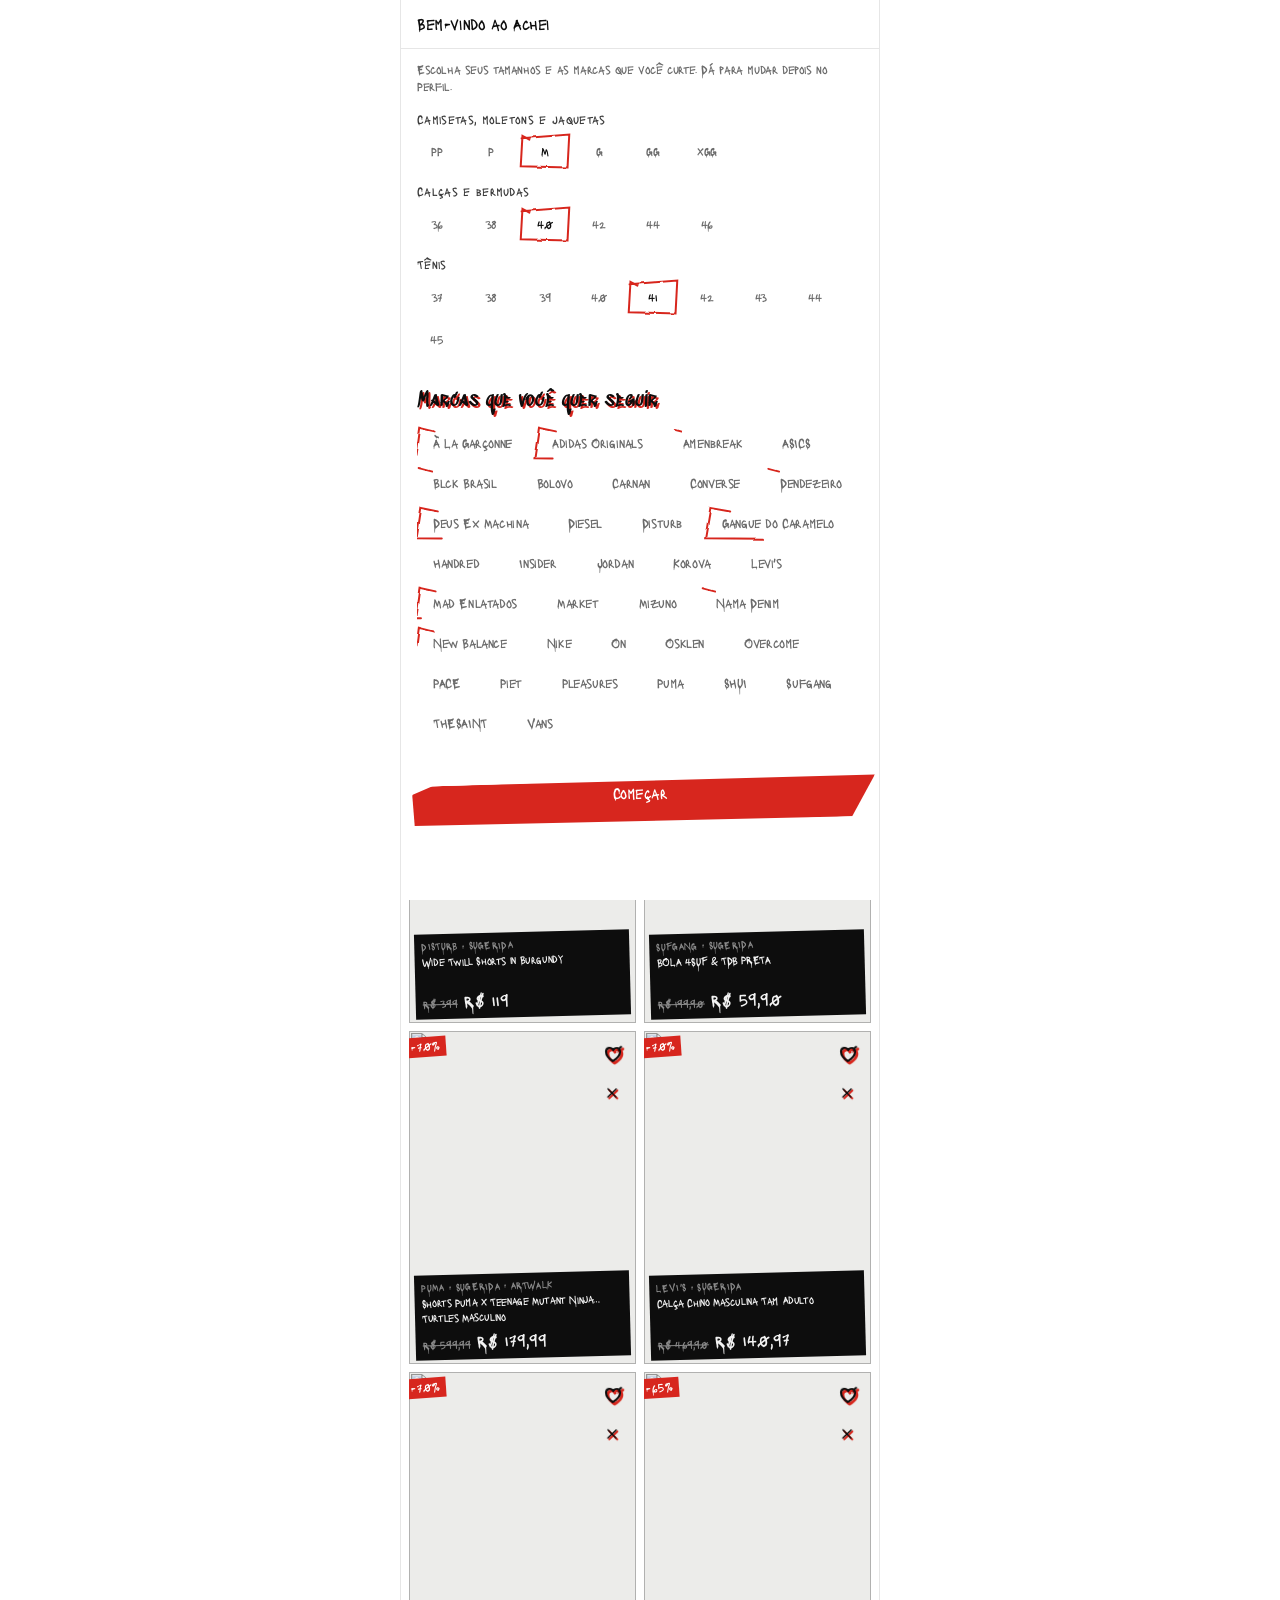
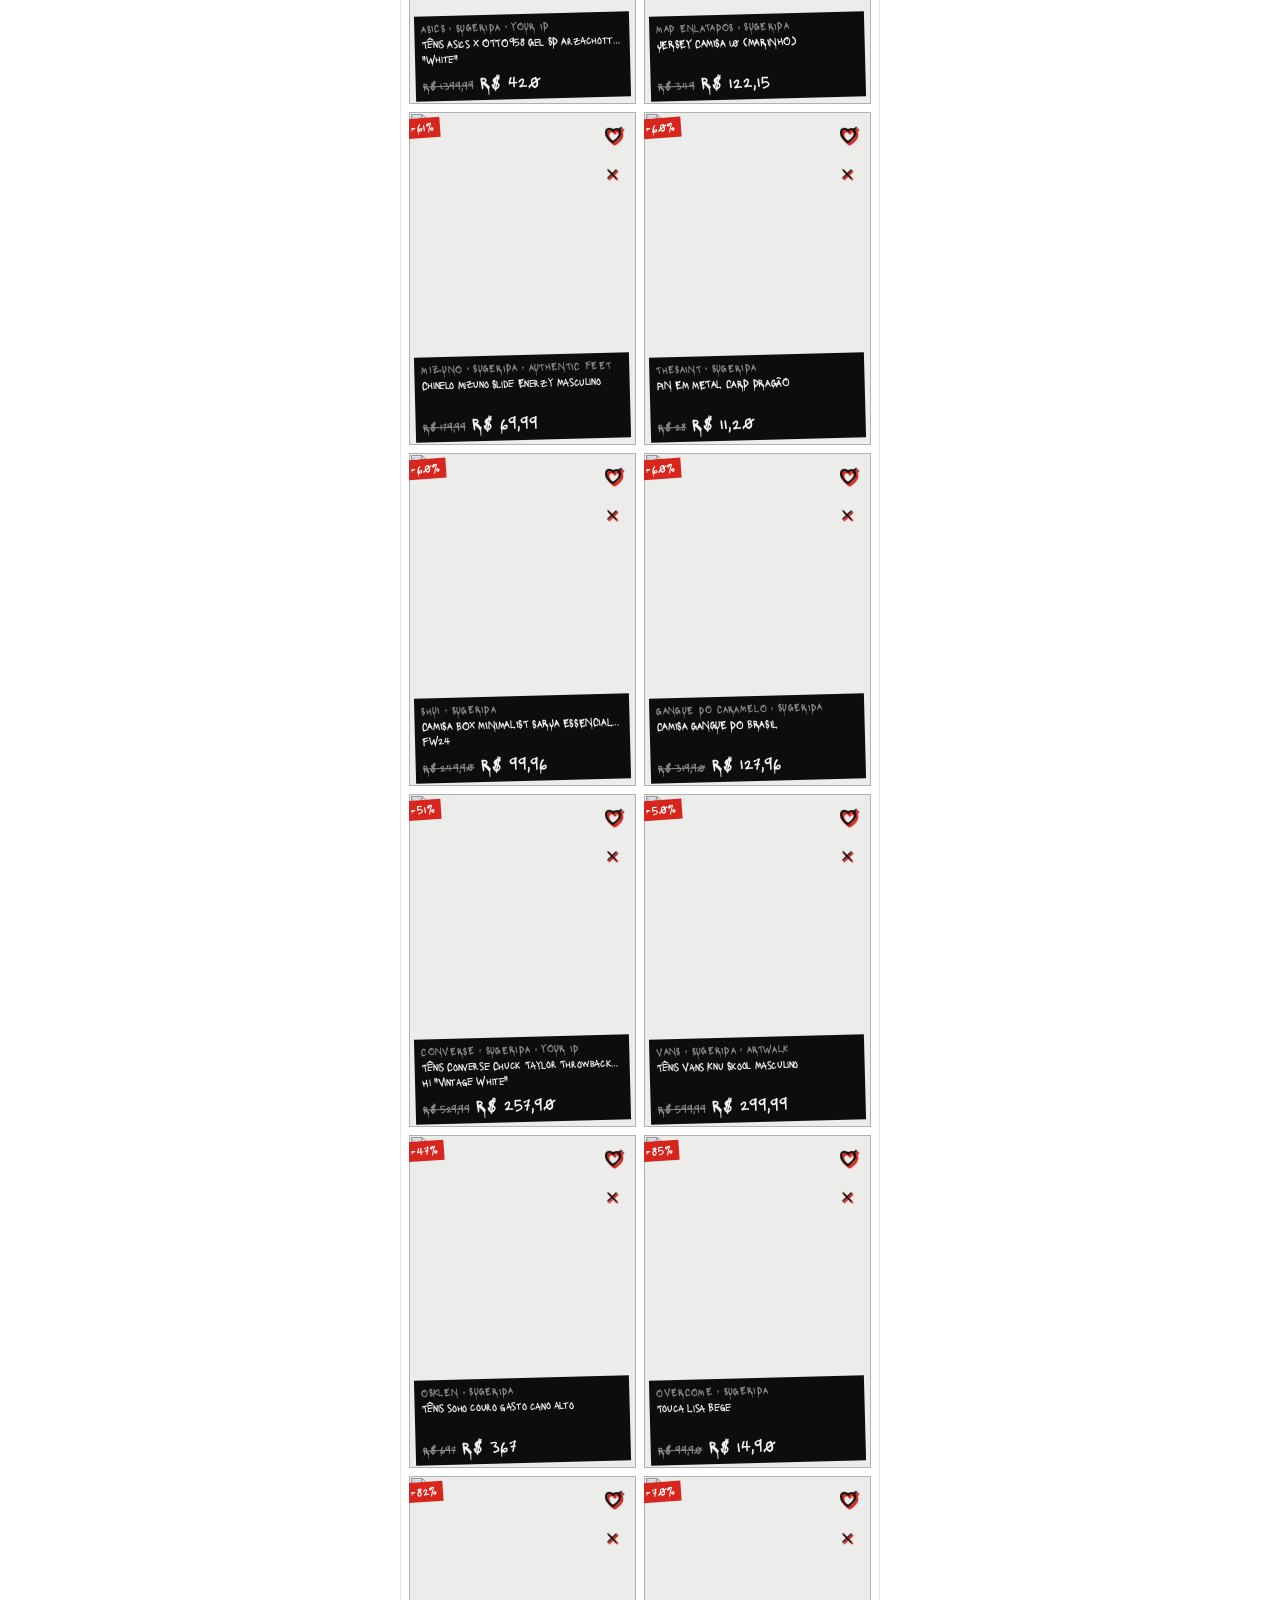
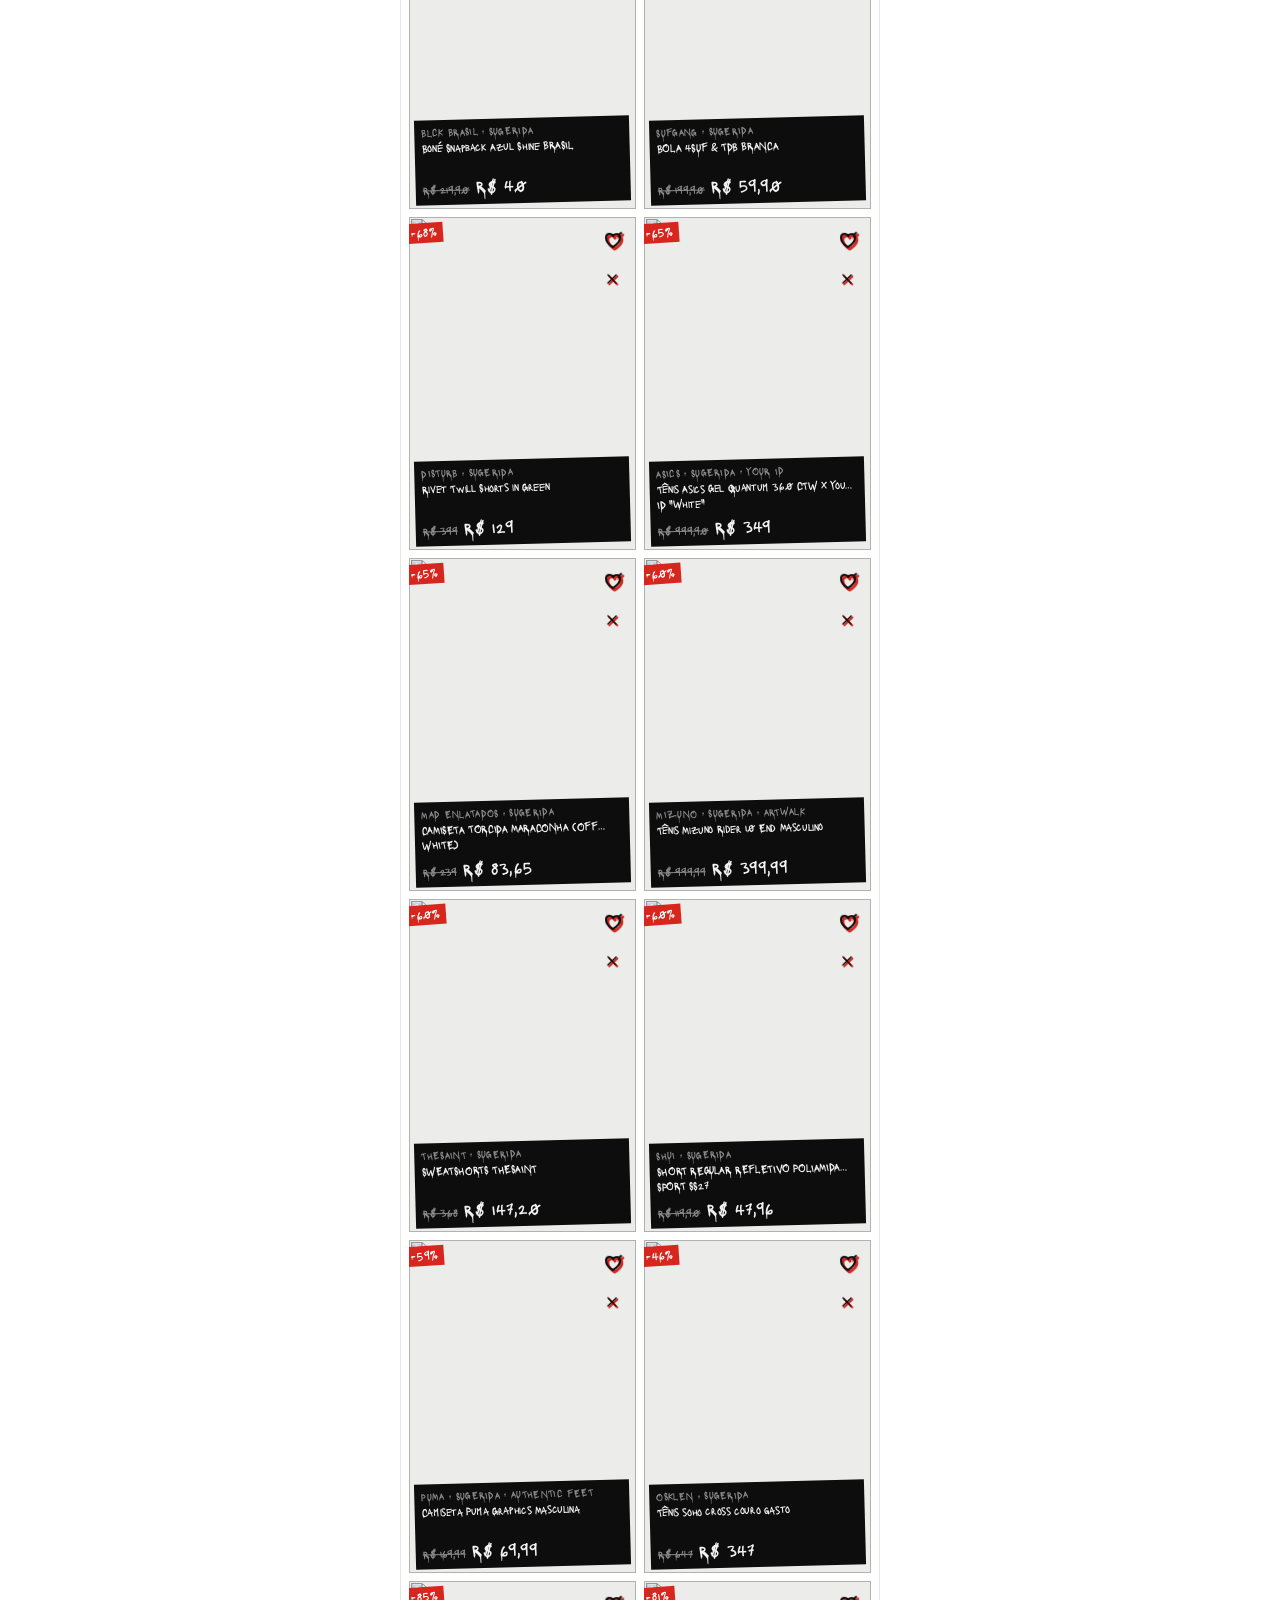
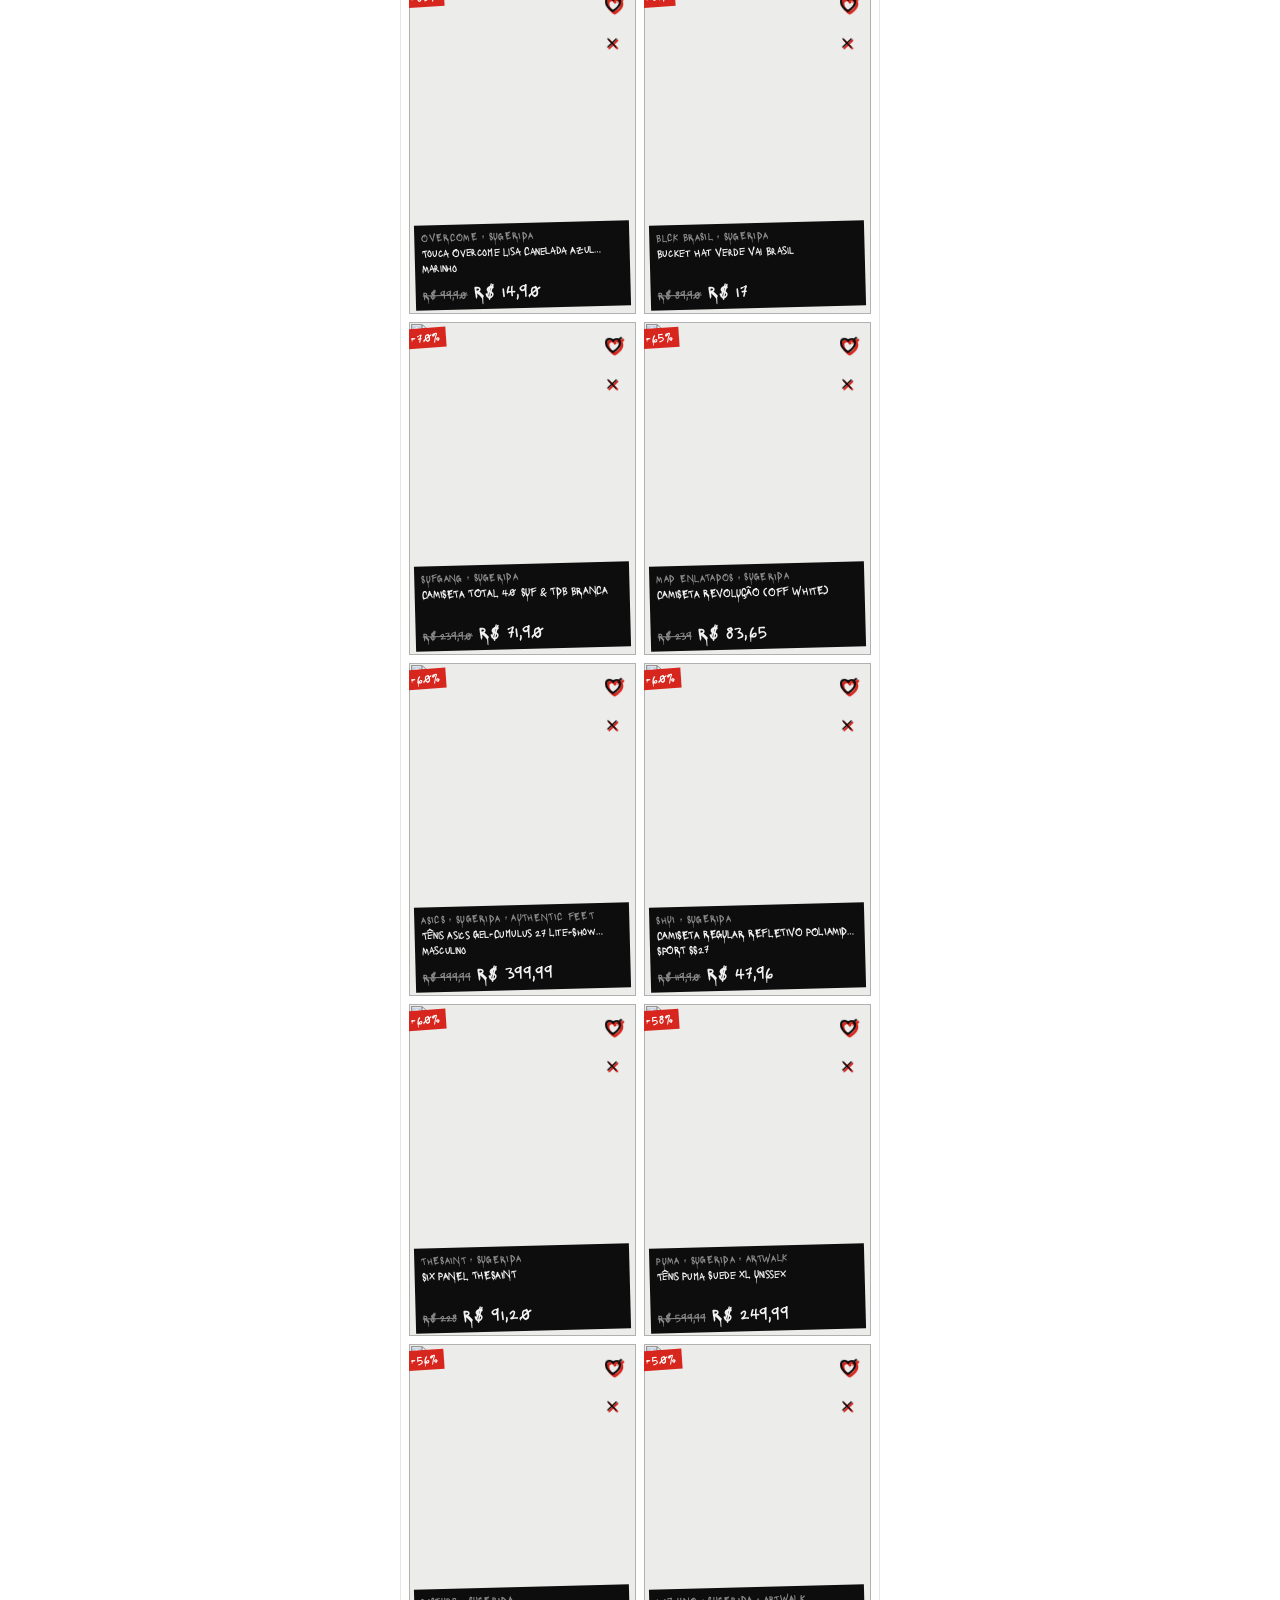
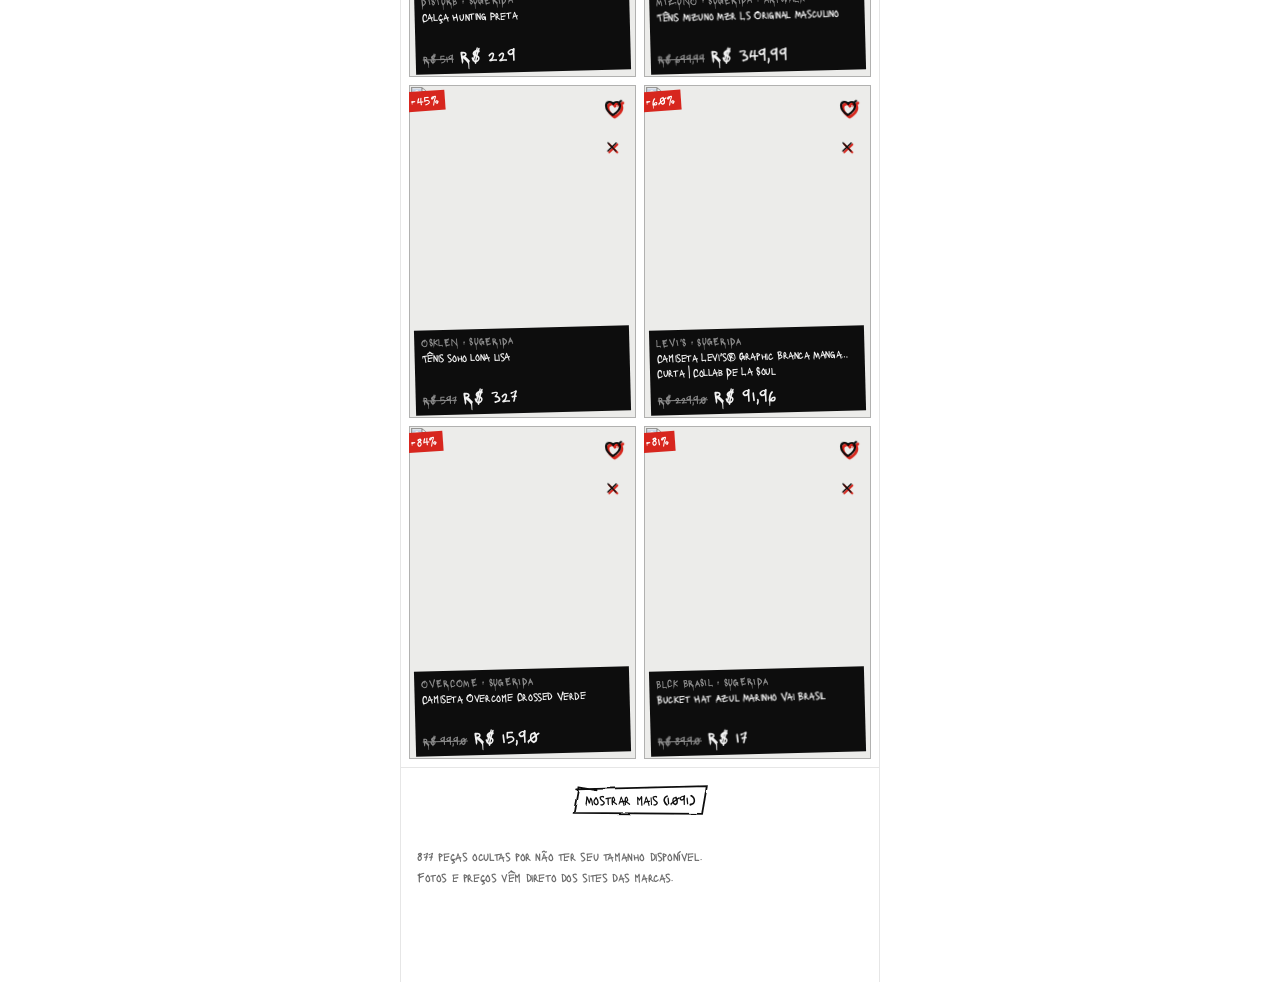
==== commit 80ad7937: "Black Friday: Nike, adidas, Shop2gether, Iguatemi 365 e Centauro (lidos pelo Mac); marcas novas dess" ====
--- a/app/novo/index.html
+++ b/app/novo/index.html
@@ -485,7 +485,7 @@
 <div id="toast" class="toast" role="status" hidden></div>
 
 <script src="novo/icones.js"></script>
-<script src="core.js?v=1795796498"></script>
+<script src="core.js?v=1795797200"></script>
 <script>
 /* ---------- Ícones ---------- */
 const ICON = {
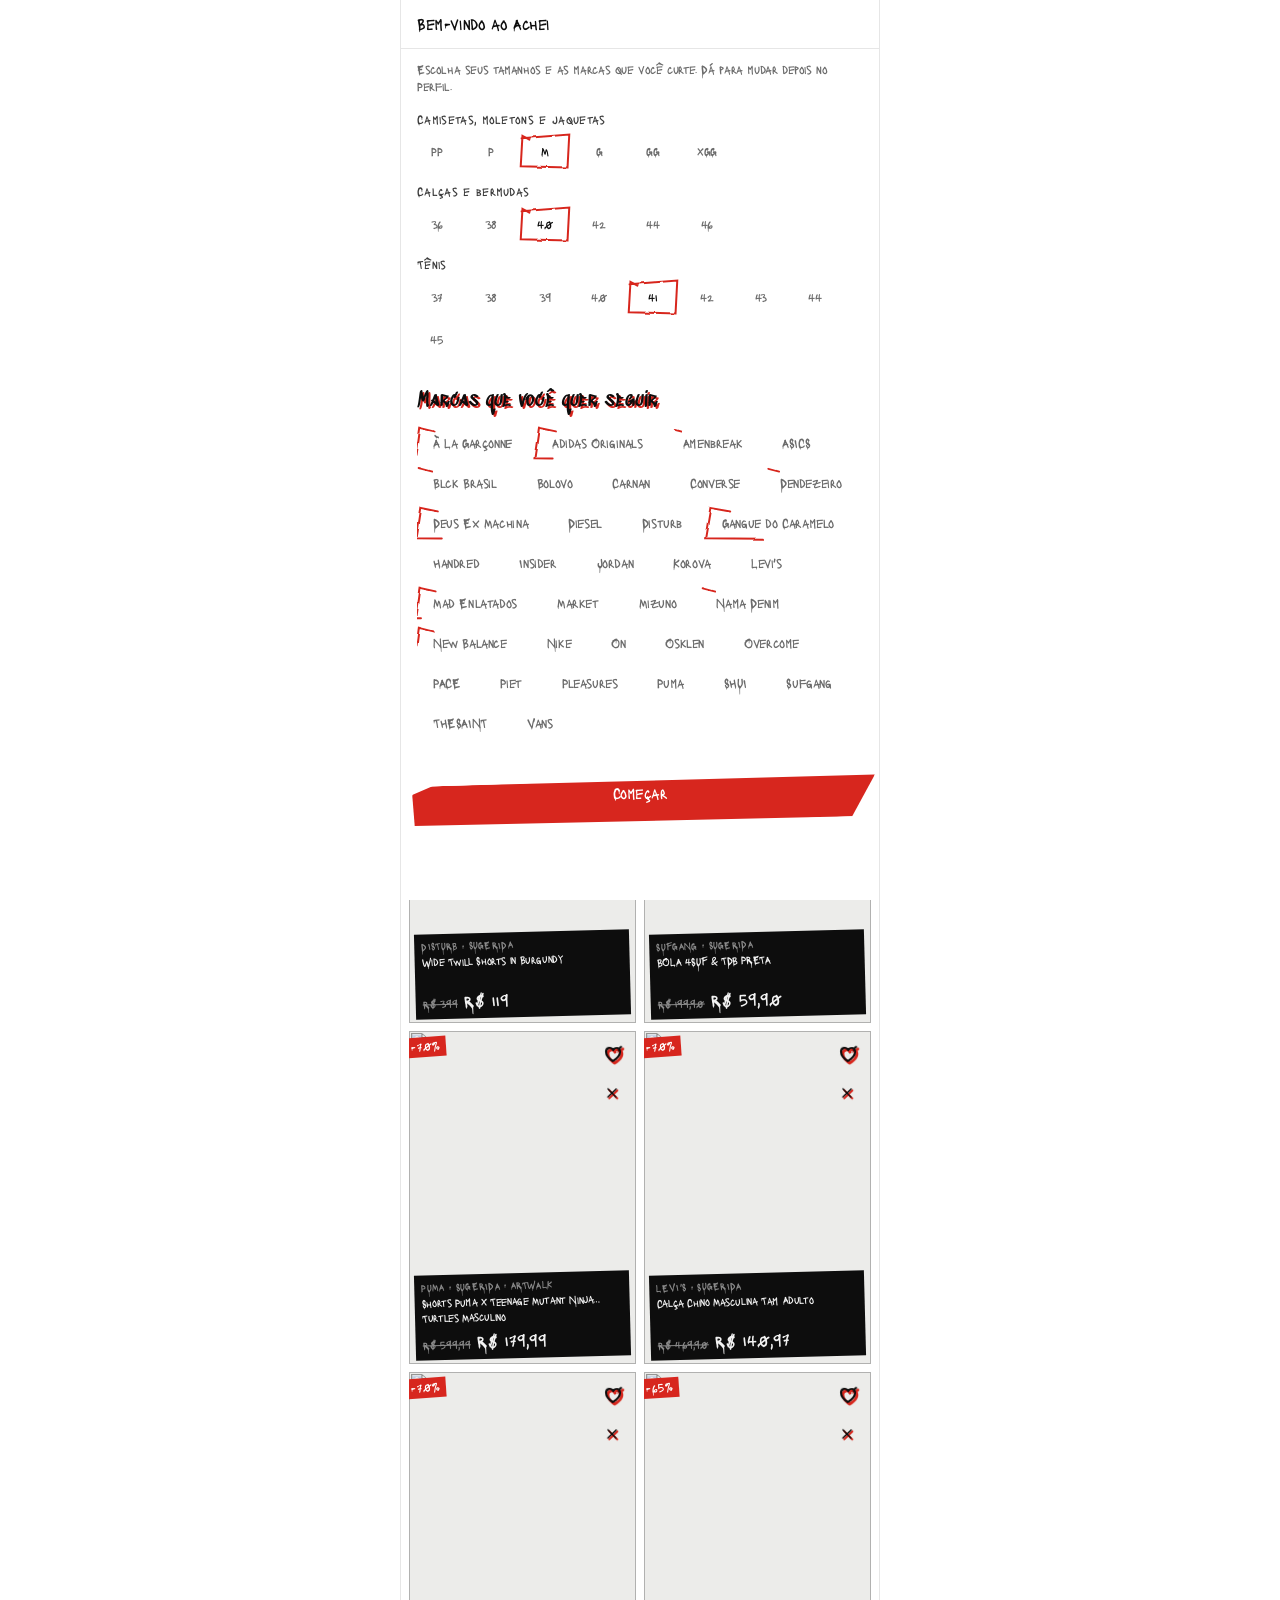
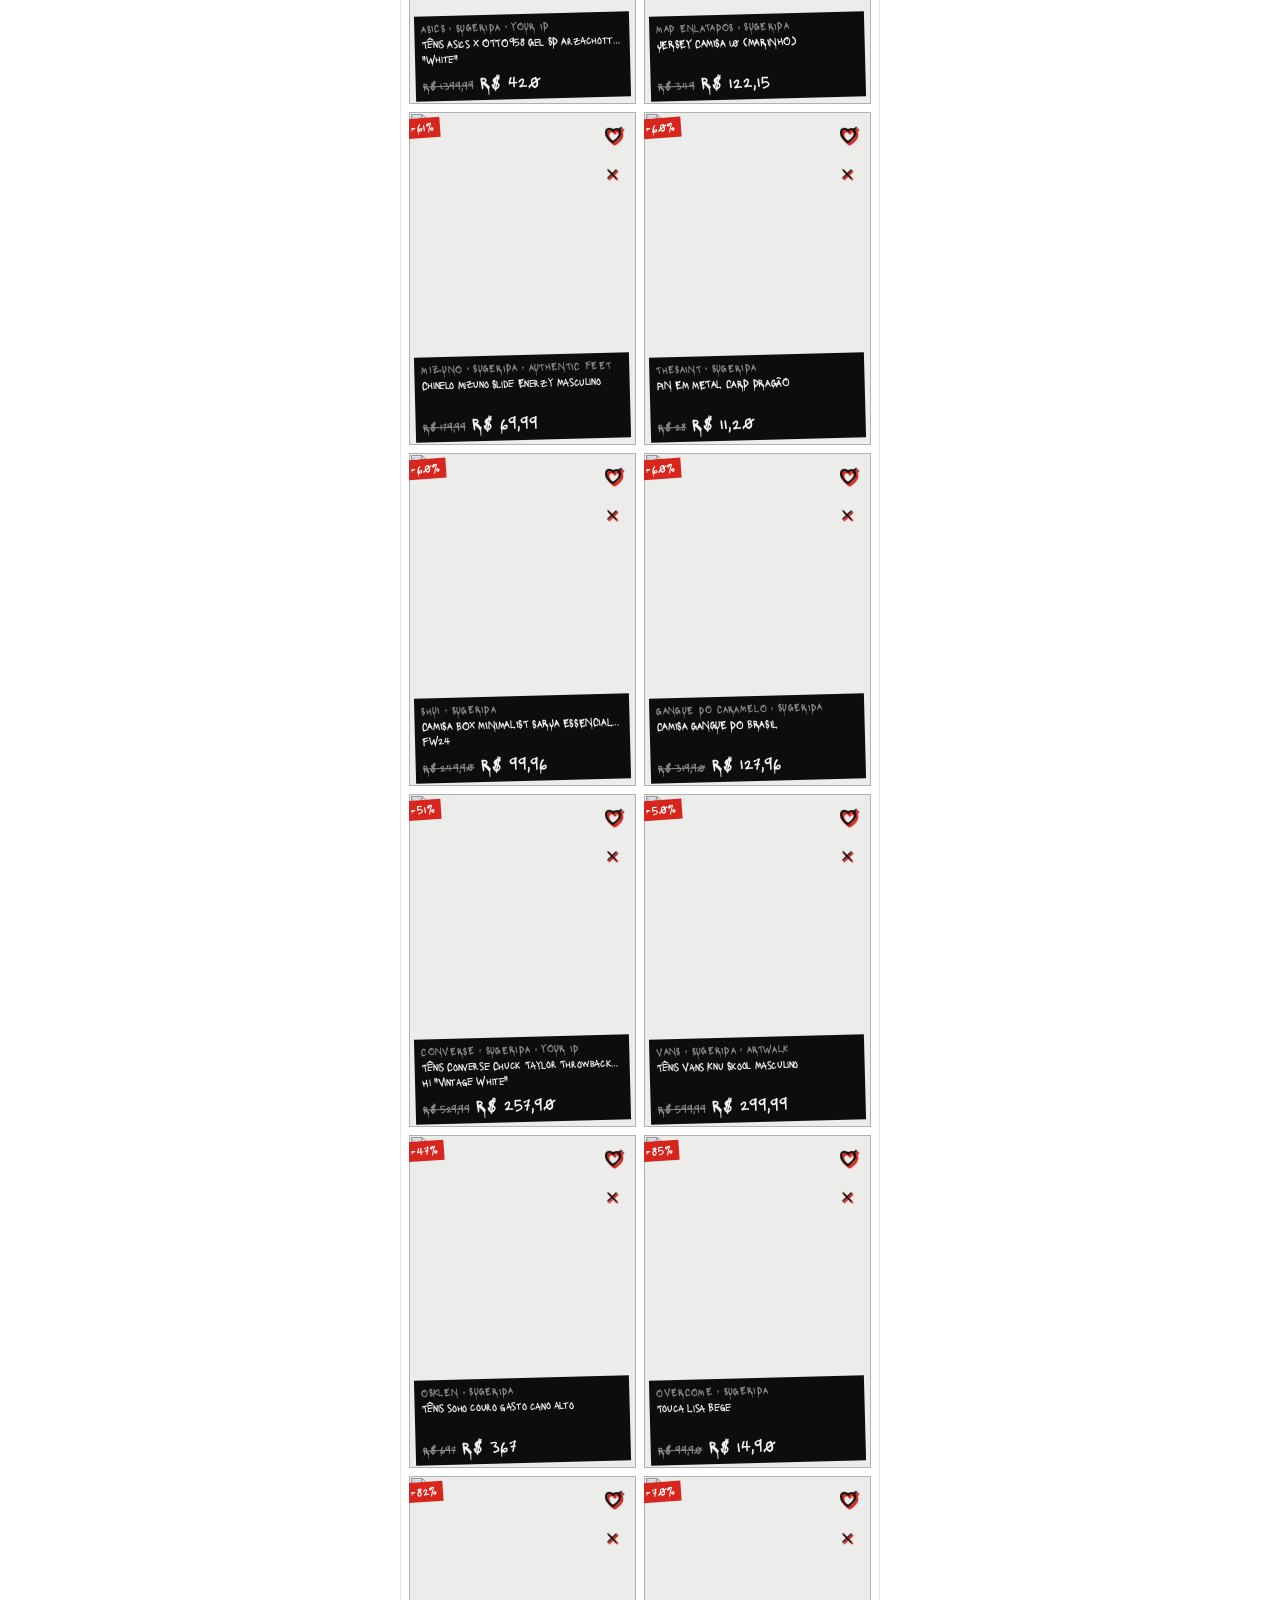
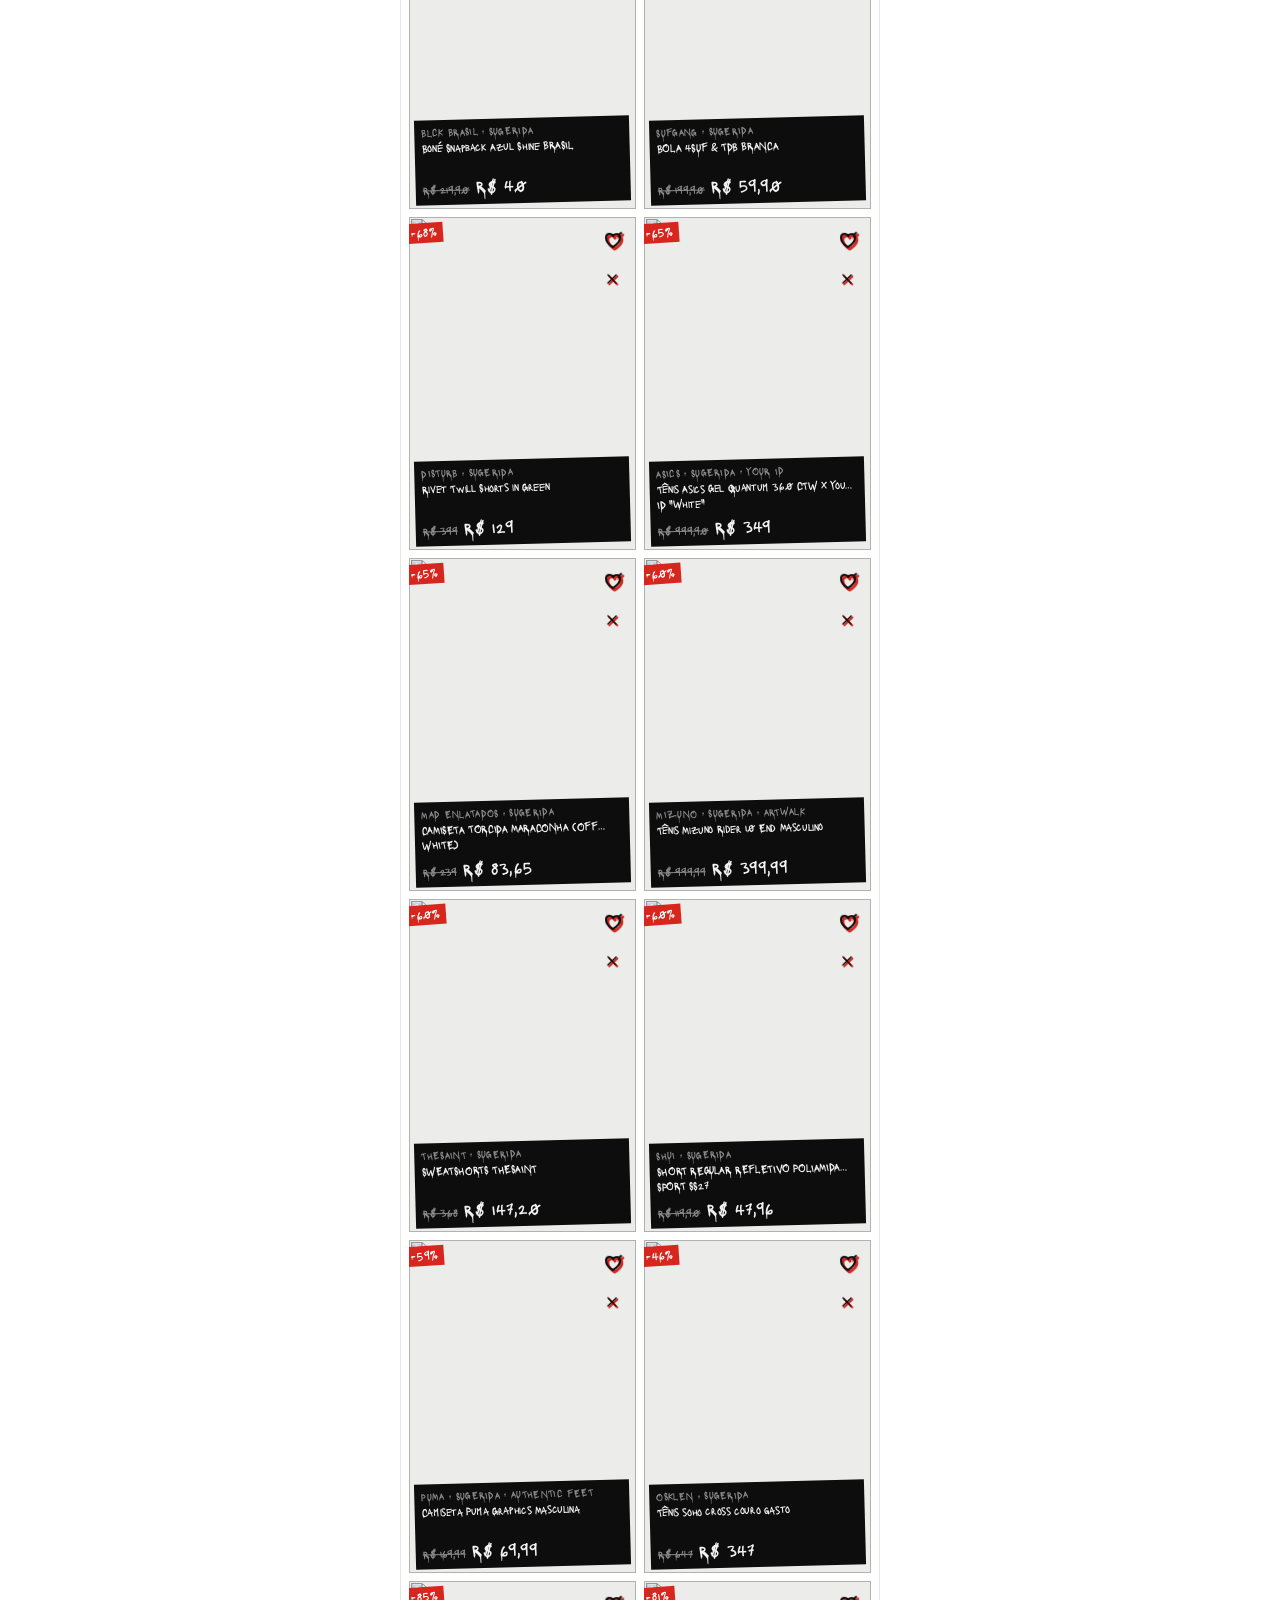
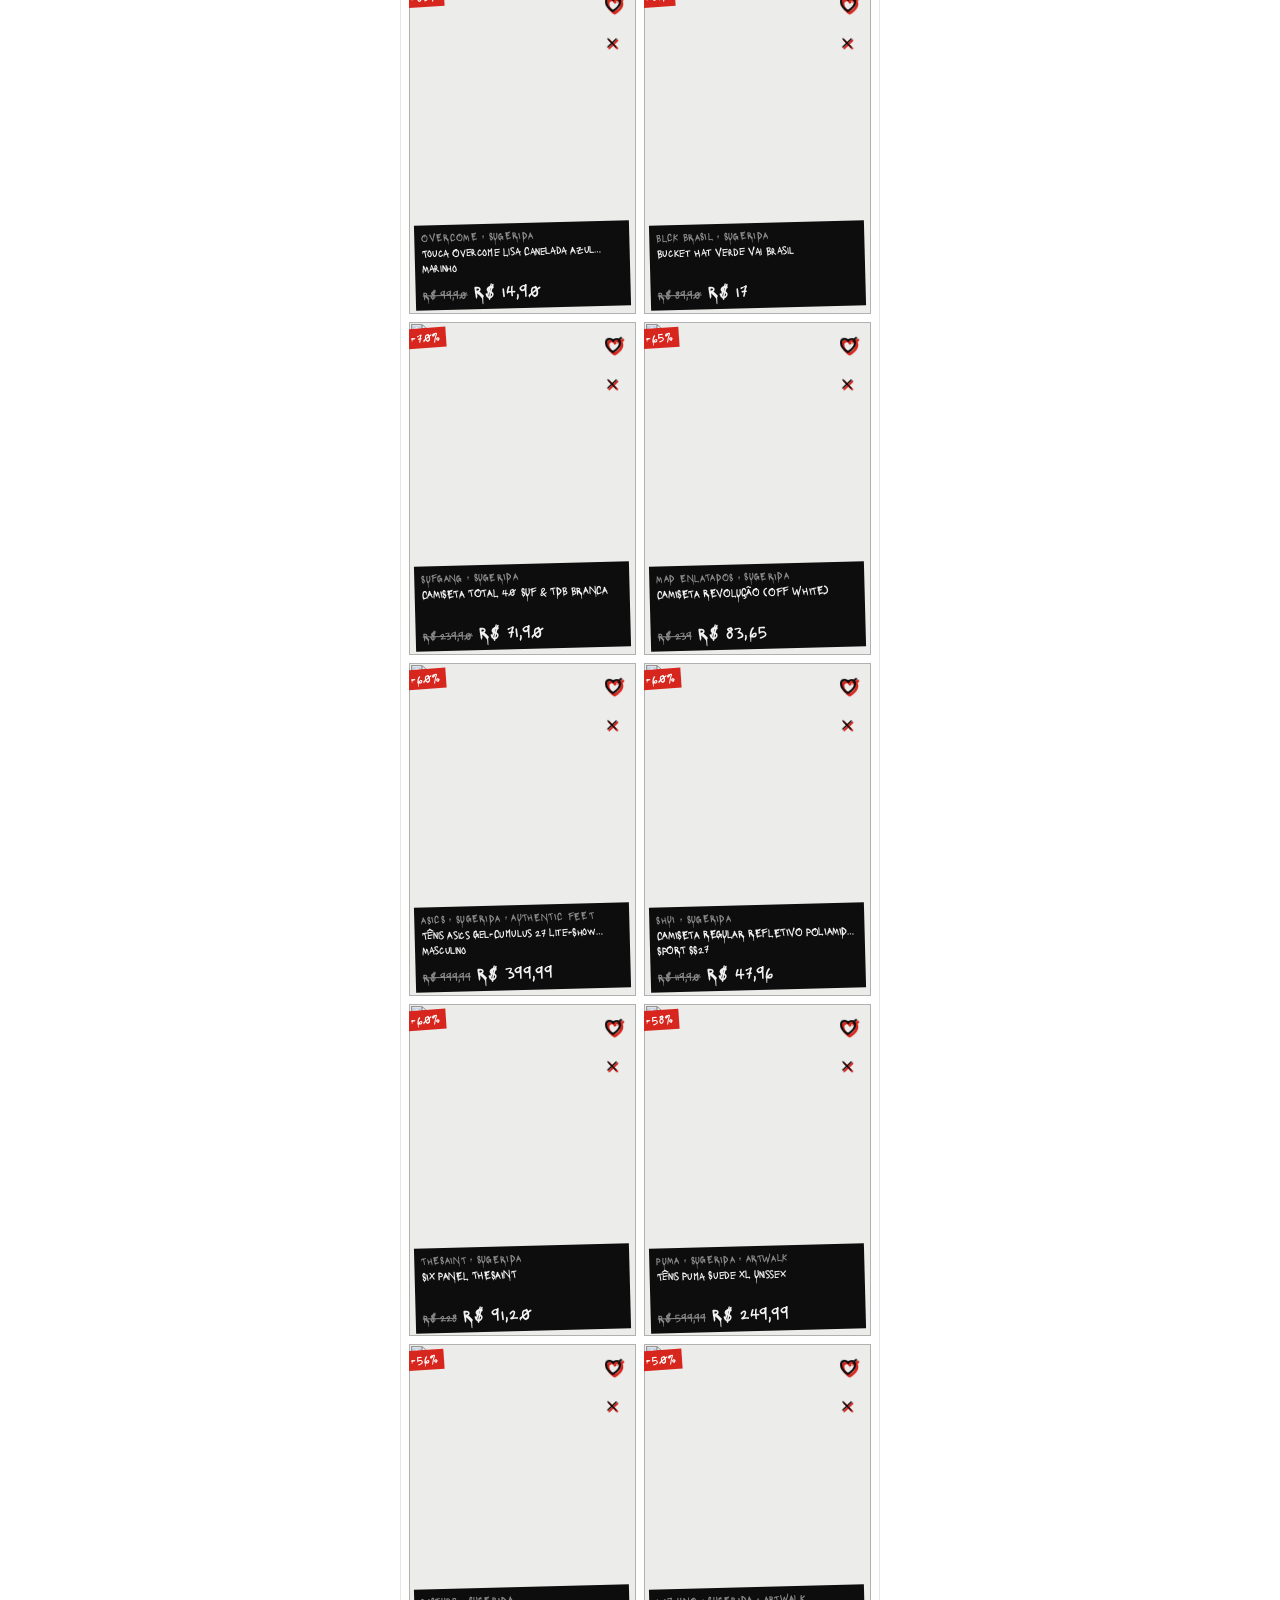
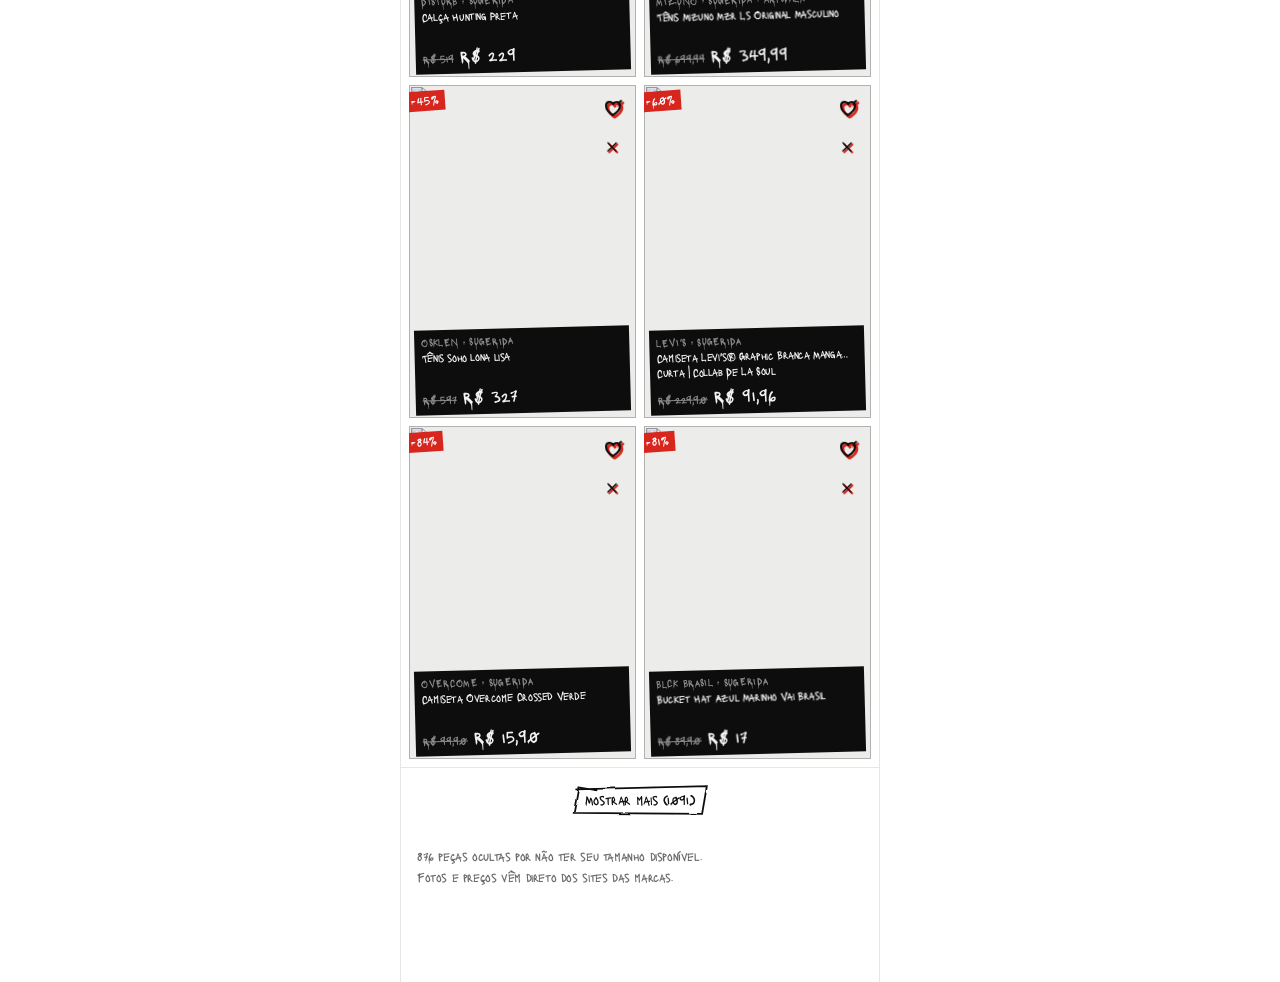
==== commit 3860e6d0: "Your ID atualizada" ====
--- a/app/novo/index.html
+++ b/app/novo/index.html
@@ -485,7 +485,7 @@
 <div id="toast" class="toast" role="status" hidden></div>
 
 <script src="novo/icones.js"></script>
-<script src="core.js?v=1795797200"></script>
+<script src="core.js?v=1795797351"></script>
 <script>
 /* ---------- Ícones ---------- */
 const ICON = {
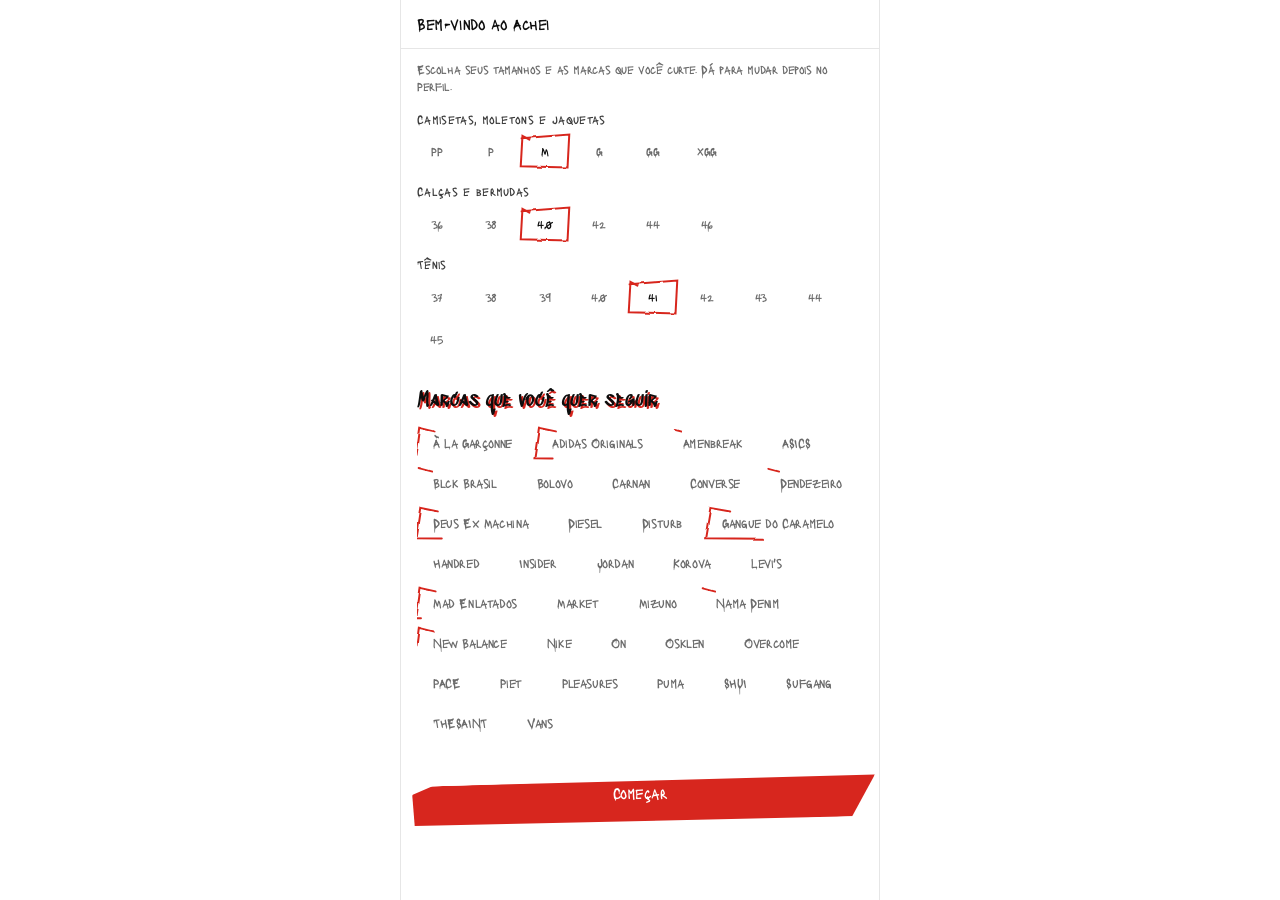
==== commit f844bc1a: "Importados: Stüssy da Farfetch na Black Friday" ====
--- a/app/novo/index.html
+++ b/app/novo/index.html
@@ -485,7 +485,7 @@
 <div id="toast" class="toast" role="status" hidden></div>
 
 <script src="novo/icones.js"></script>
-<script src="core.js?v=1795797351"></script>
+<script src="core.js?v=1795797919"></script>
 <script>
 /* ---------- Ícones ---------- */
 const ICON = {
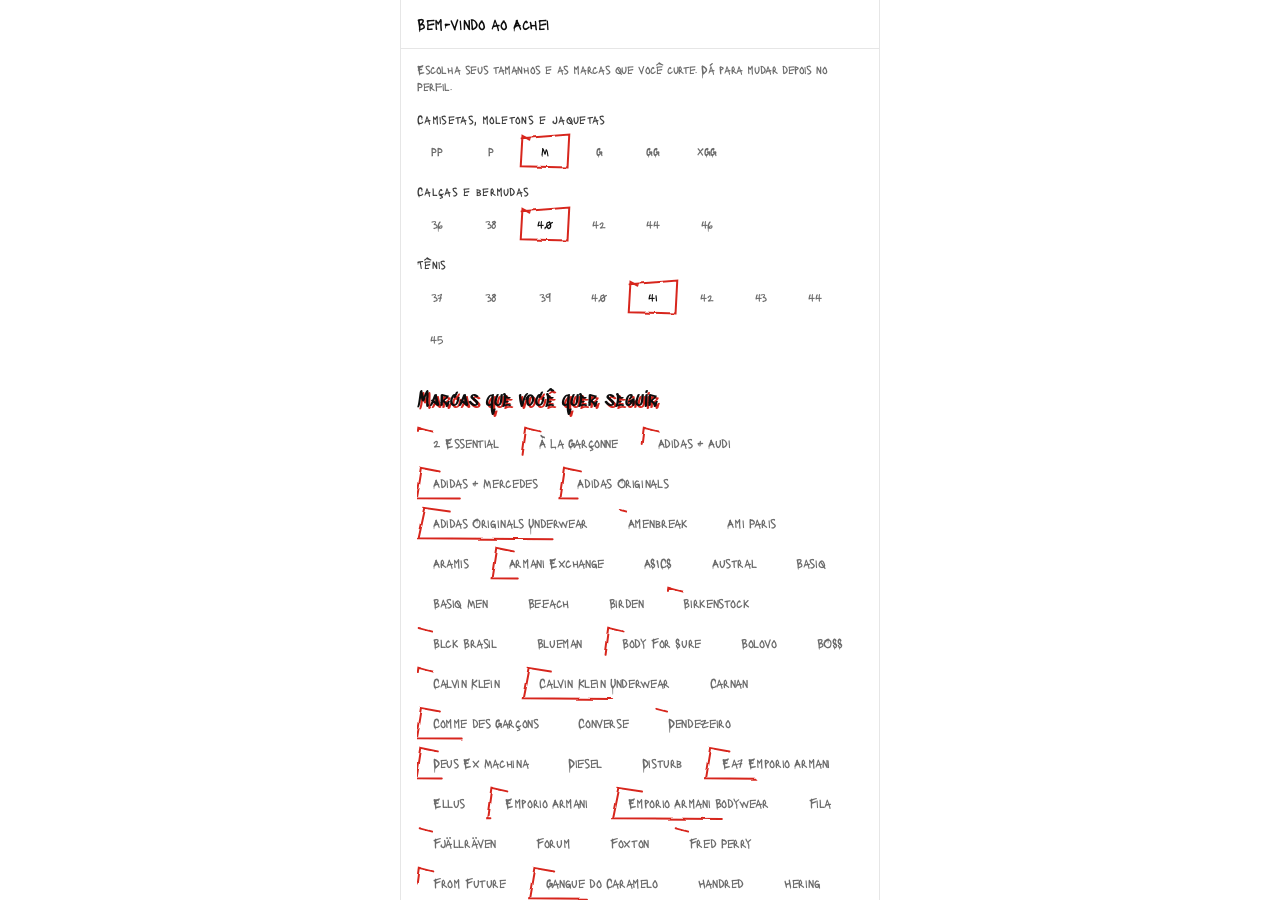
==== commit 993e5144: "Nova logo (diamante): ícone do app, notificações, topo, abertura e boas-vindas" ====
--- a/app/novo/index.html
+++ b/app/novo/index.html
@@ -485,7 +485,7 @@
 <div id="toast" class="toast" role="status" hidden></div>
 
 <script src="novo/icones.js"></script>
-<script src="core.js?v=1795797919"></script>
+<script src="core.js?v=1795799681"></script>
 <script>
 /* ---------- Ícones ---------- */
 const ICON = {
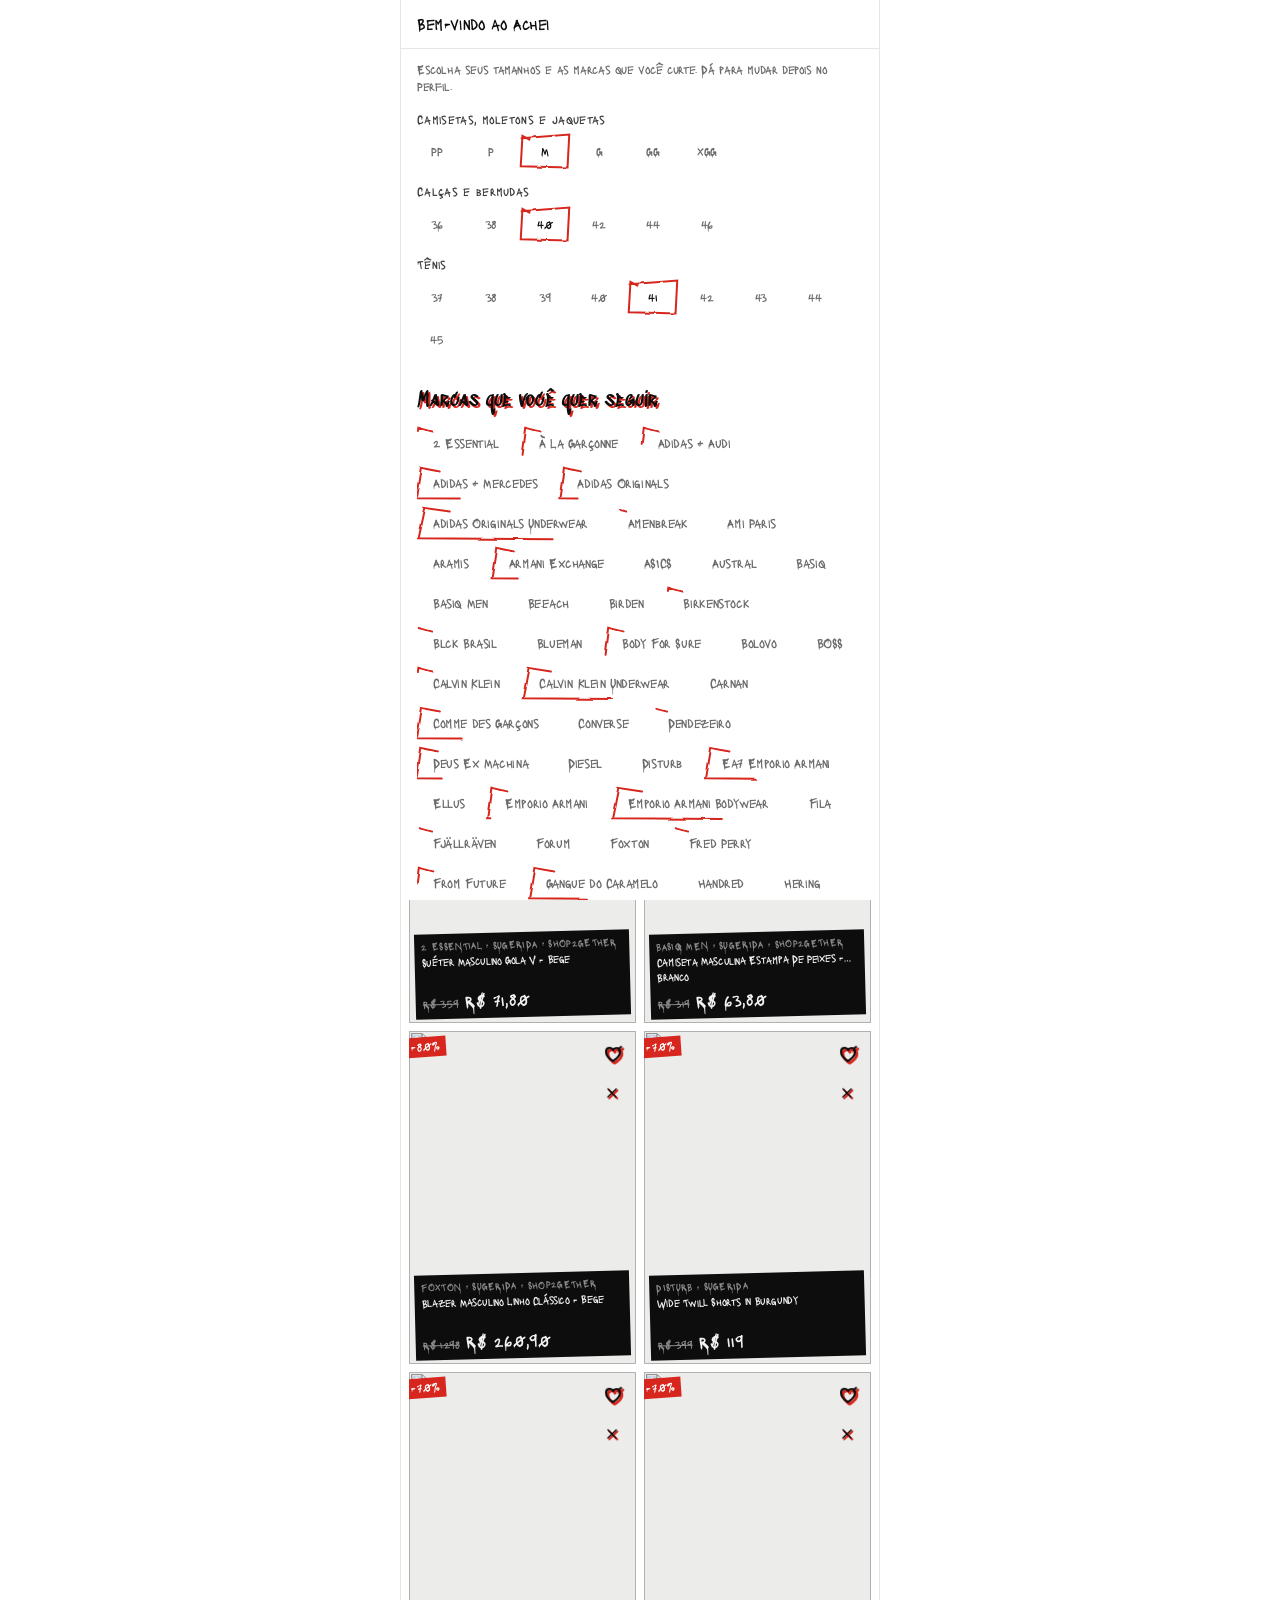
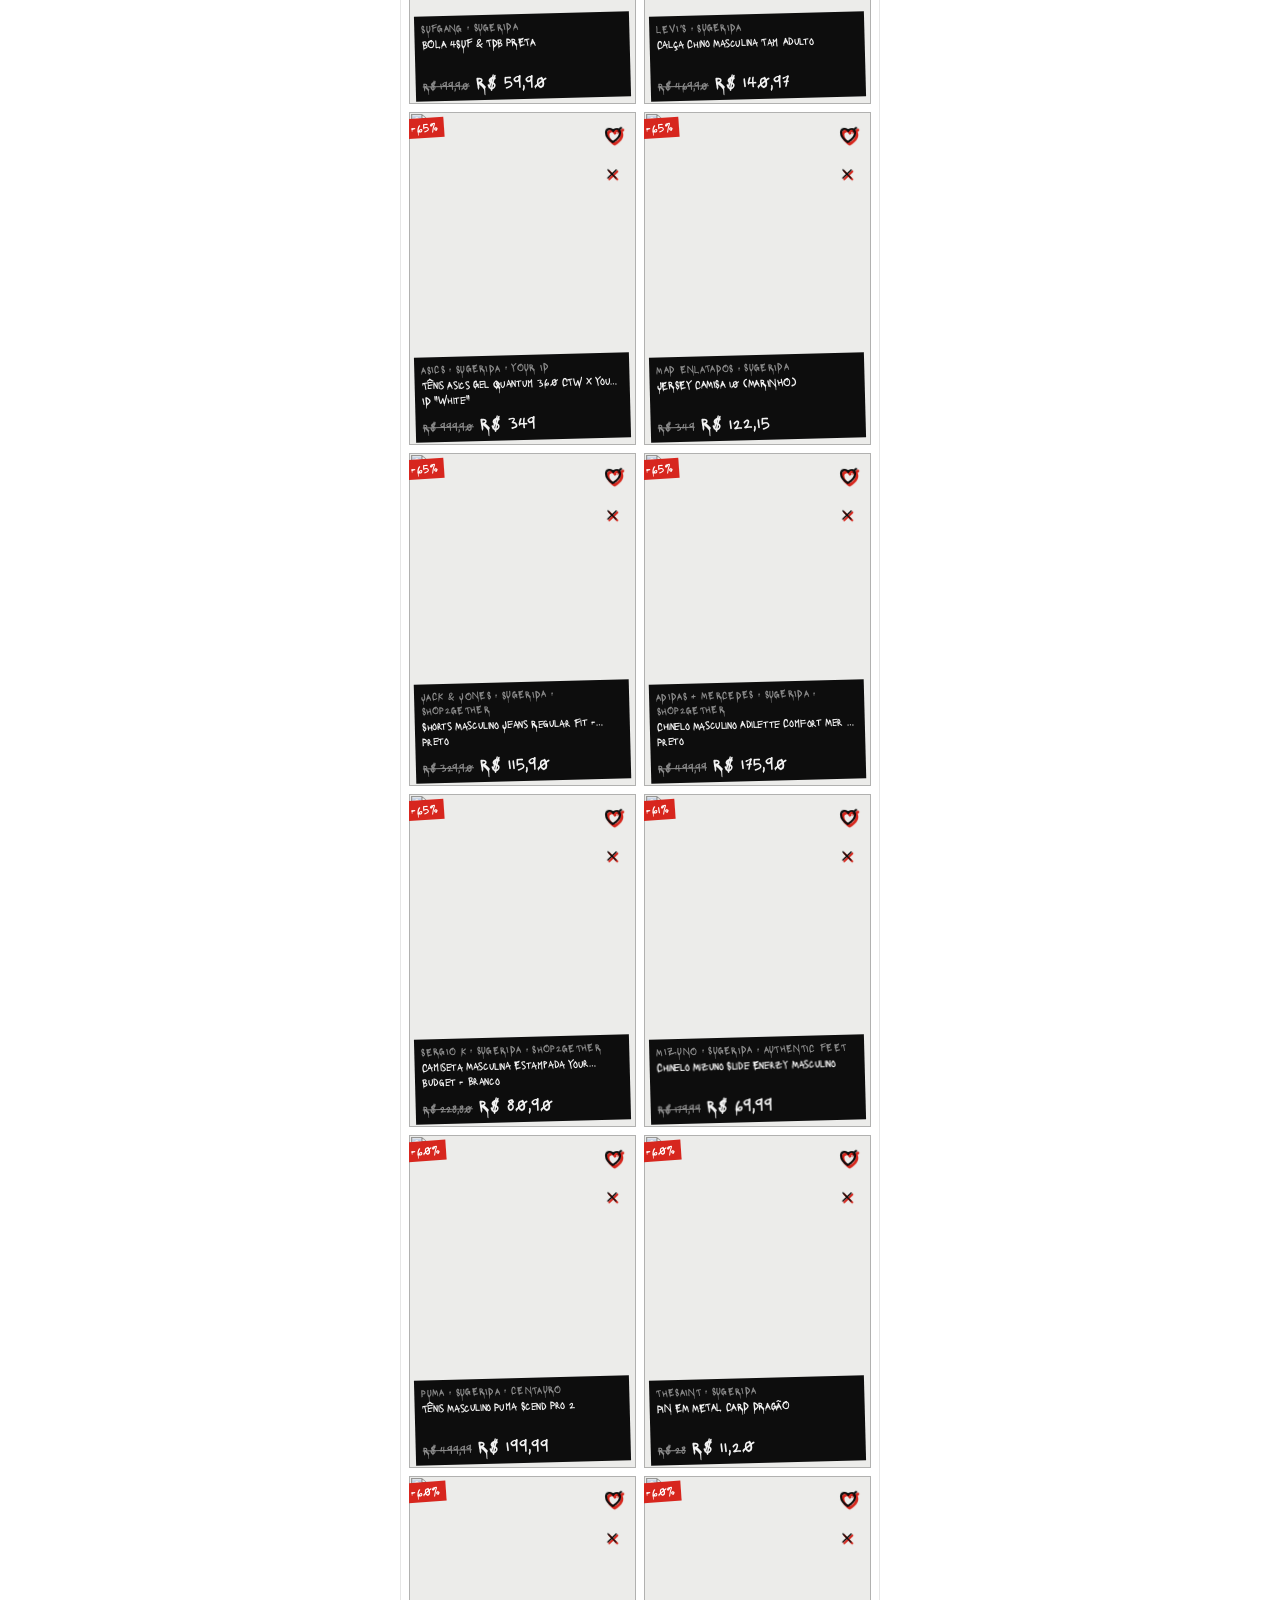
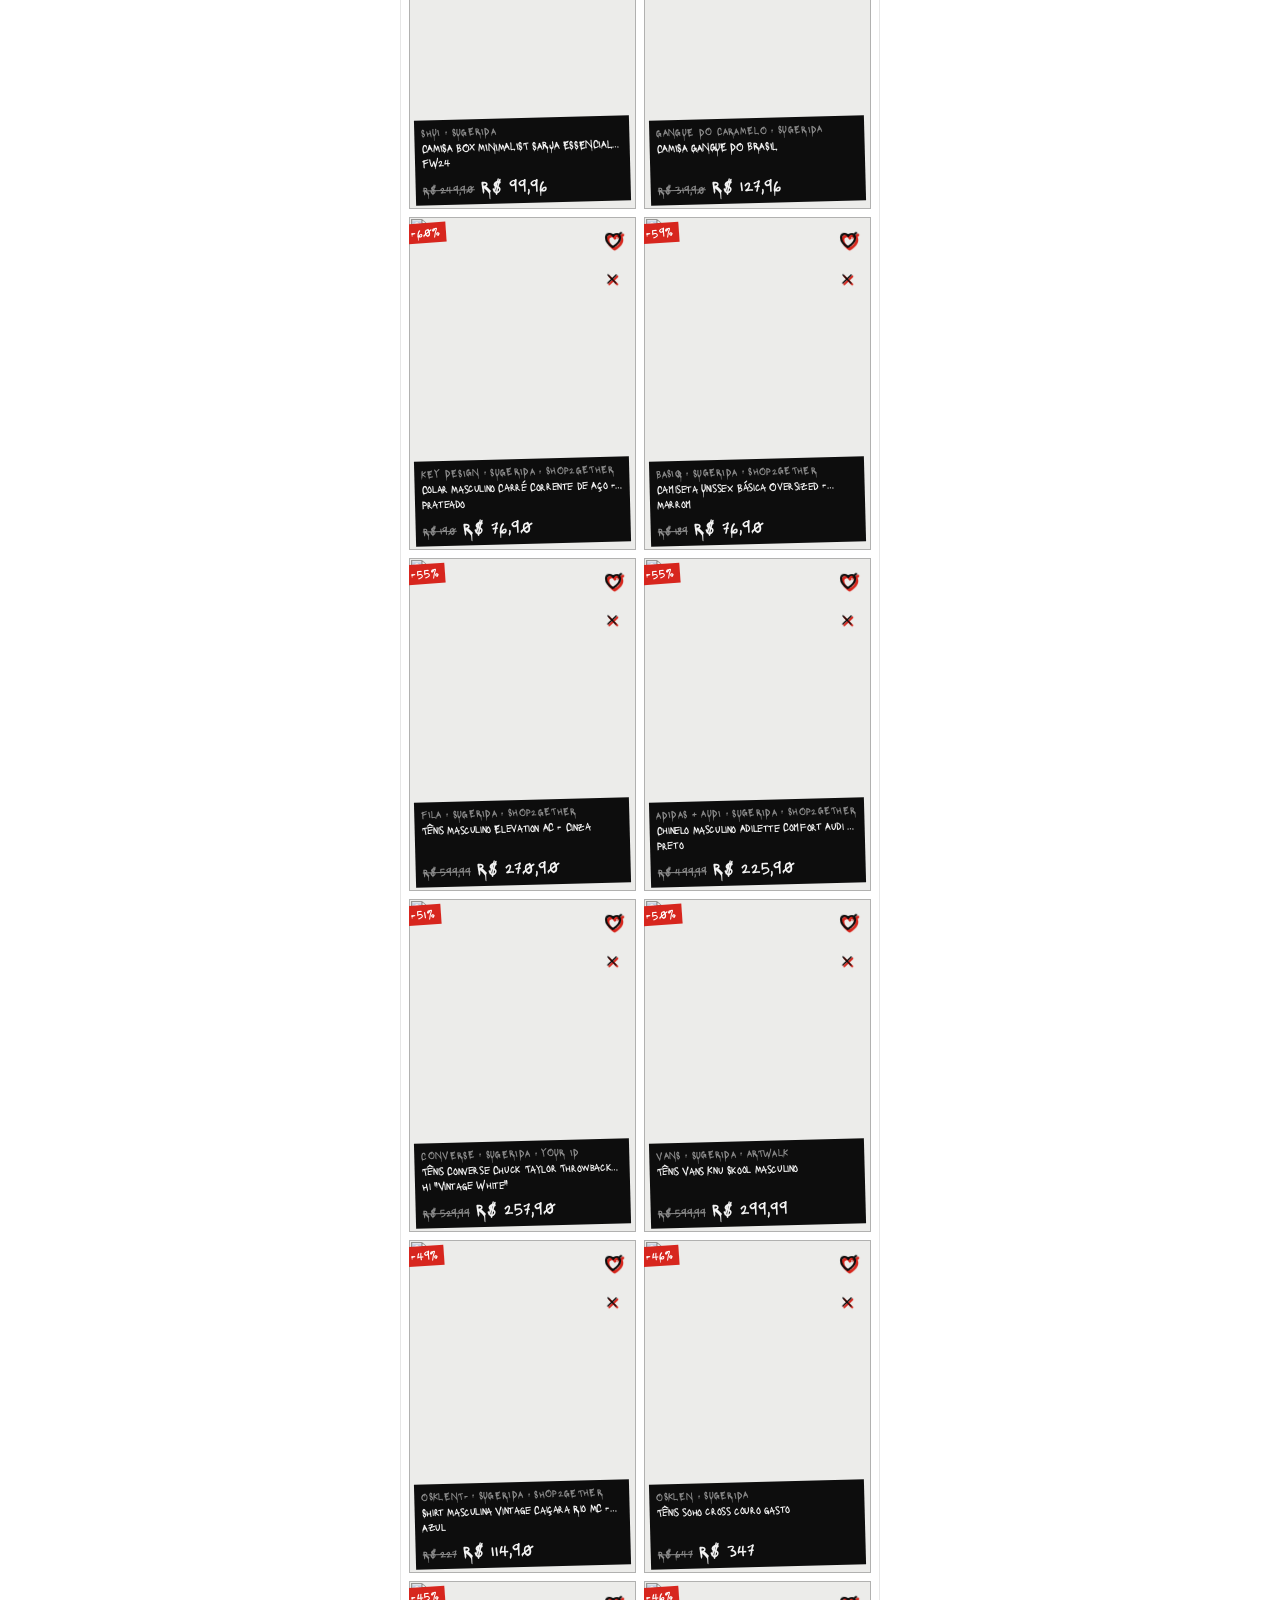
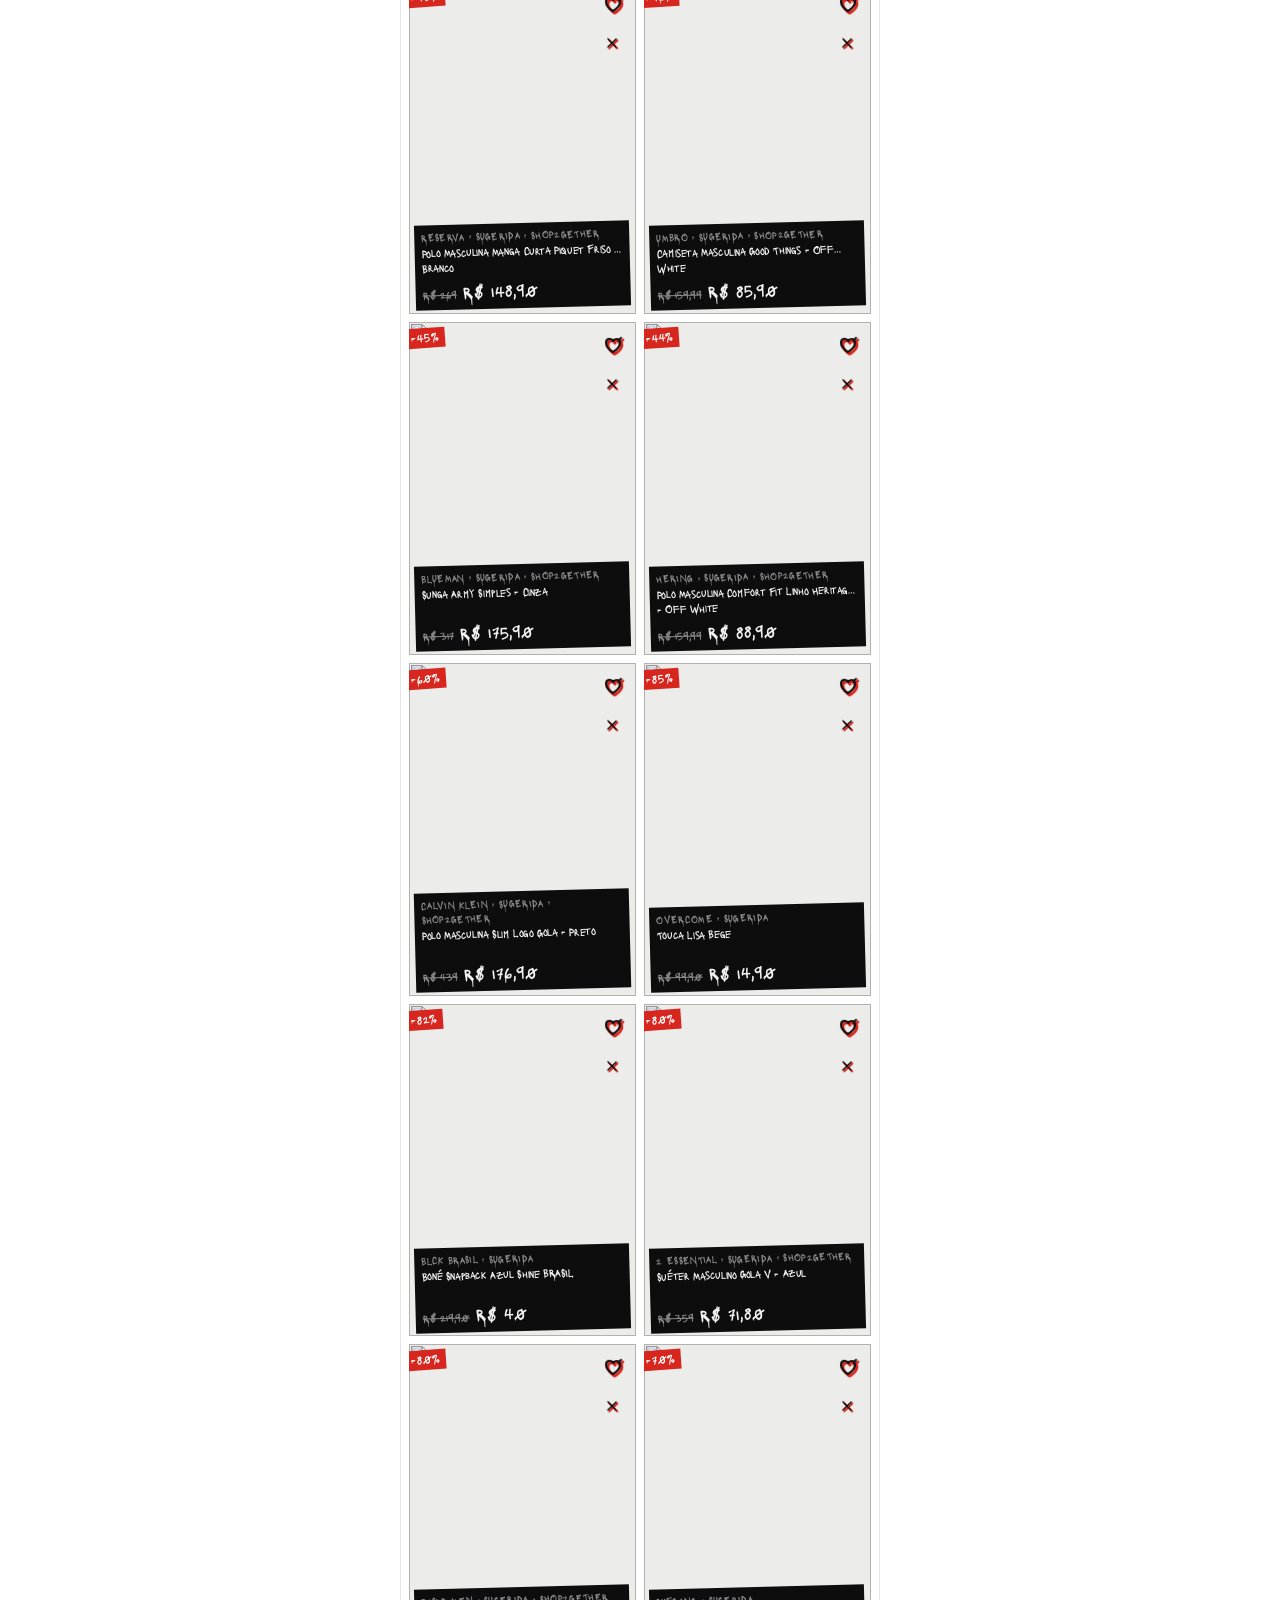
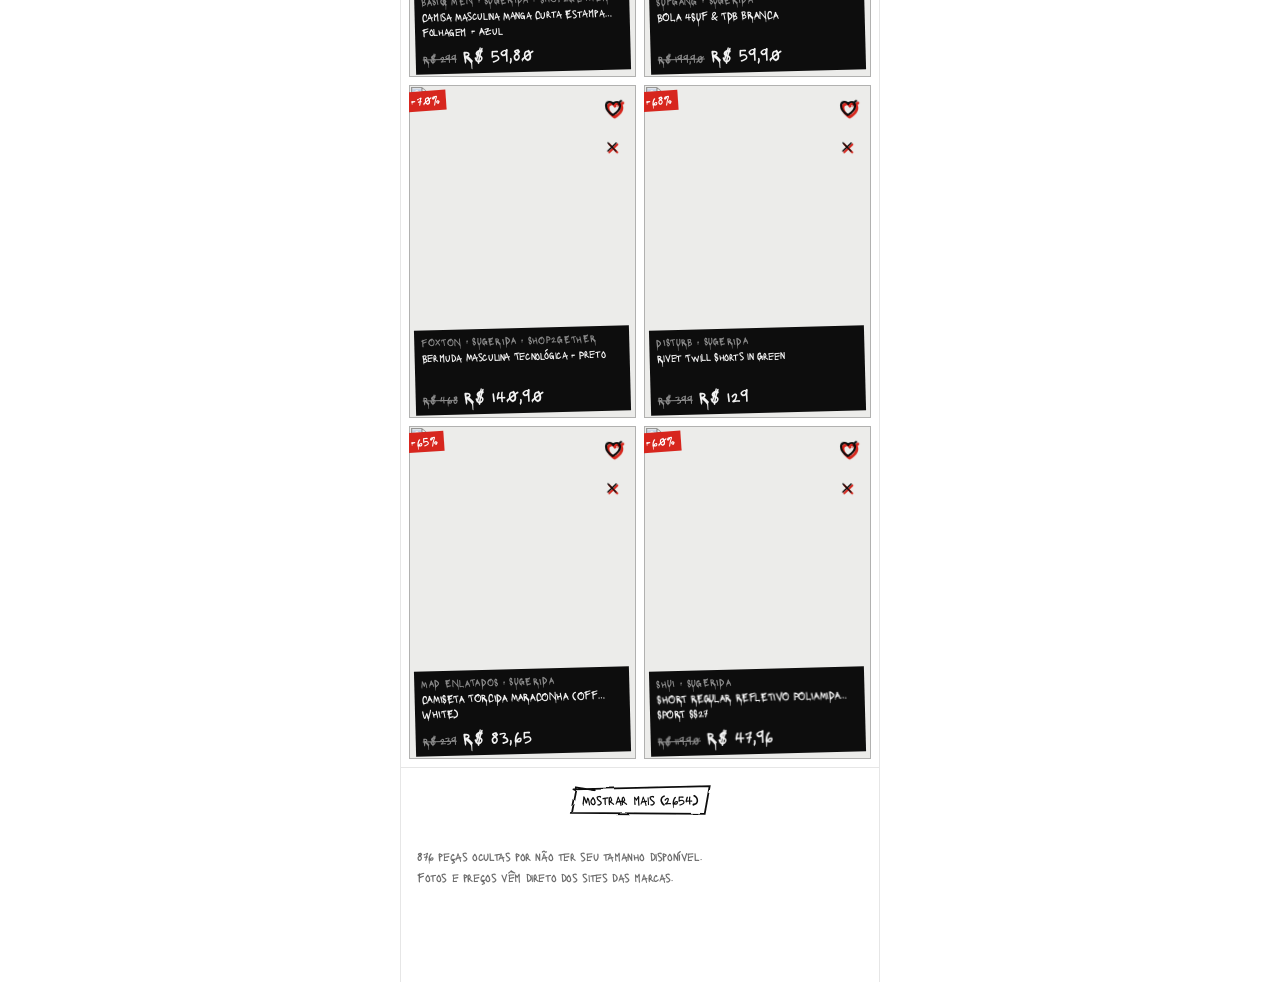
==== commit e2723a2e: "Seção Chegou agora: peças e marcas novas de cada atualização + filtro" ====
--- a/app/novo/index.html
+++ b/app/novo/index.html
@@ -485,7 +485,7 @@
 <div id="toast" class="toast" role="status" hidden></div>
 
 <script src="novo/icones.js"></script>
-<script src="core.js?v=1795799681"></script>
+<script src="core.js?v=1795799950"></script>
 <script>
 /* ---------- Ícones ---------- */
 const ICON = {
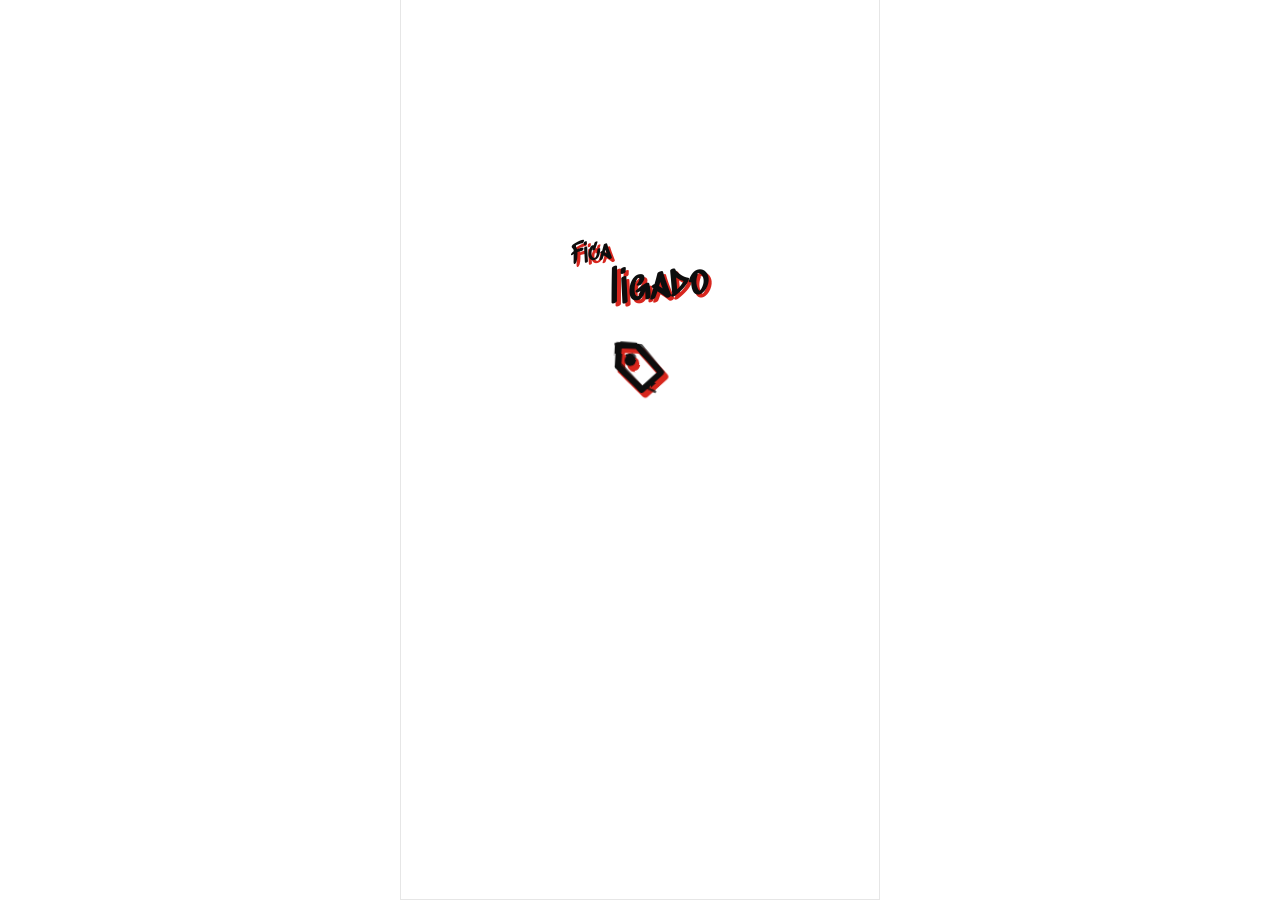
==== commit a1ff4bbd: "Amazon: só peças vendidas e entregues pela própria Amazon, com selo" ====
--- a/app/novo/index.html
+++ b/app/novo/index.html
@@ -485,7 +485,7 @@
 <div id="toast" class="toast" role="status" hidden></div>
 
 <script src="novo/icones.js"></script>
-<script src="core.js?v=1795799950"></script>
+<script src="core.js?v=1795800470"></script>
 <script>
 /* ---------- Ícones ---------- */
 const ICON = {
